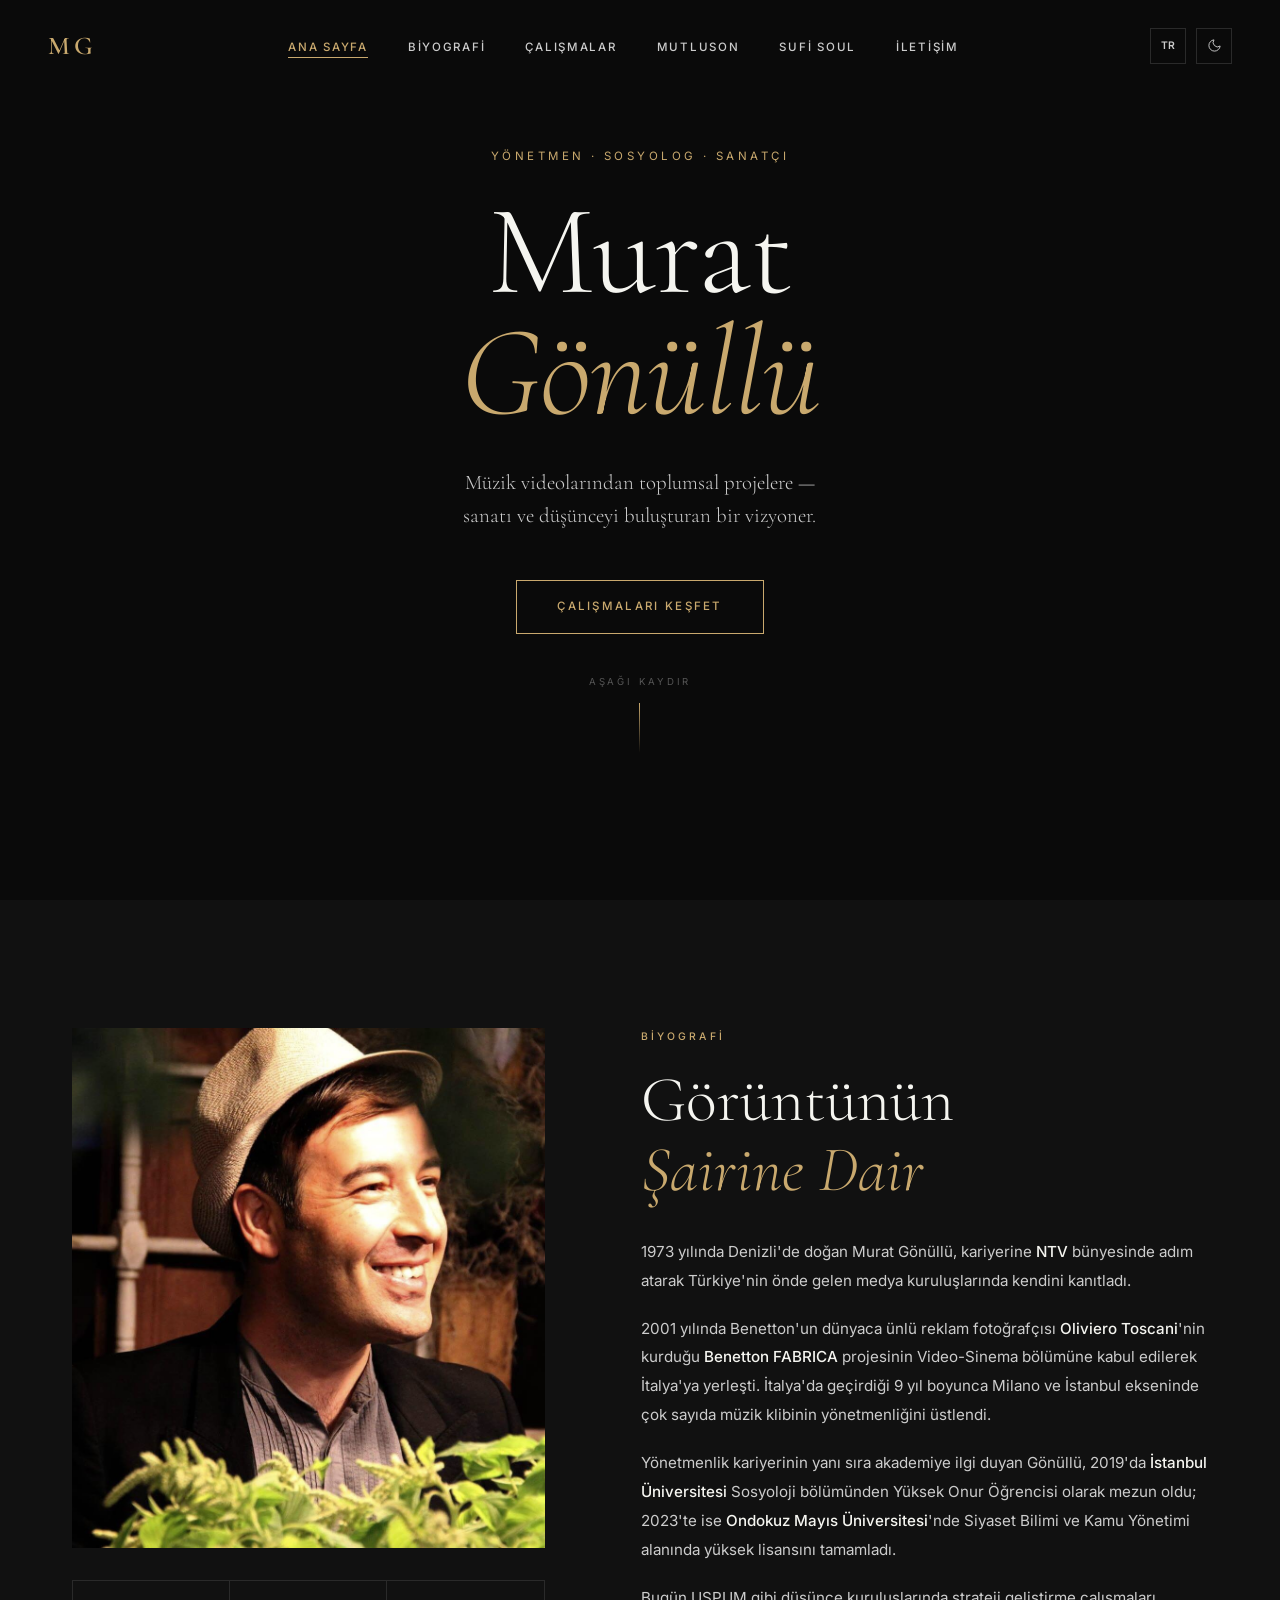
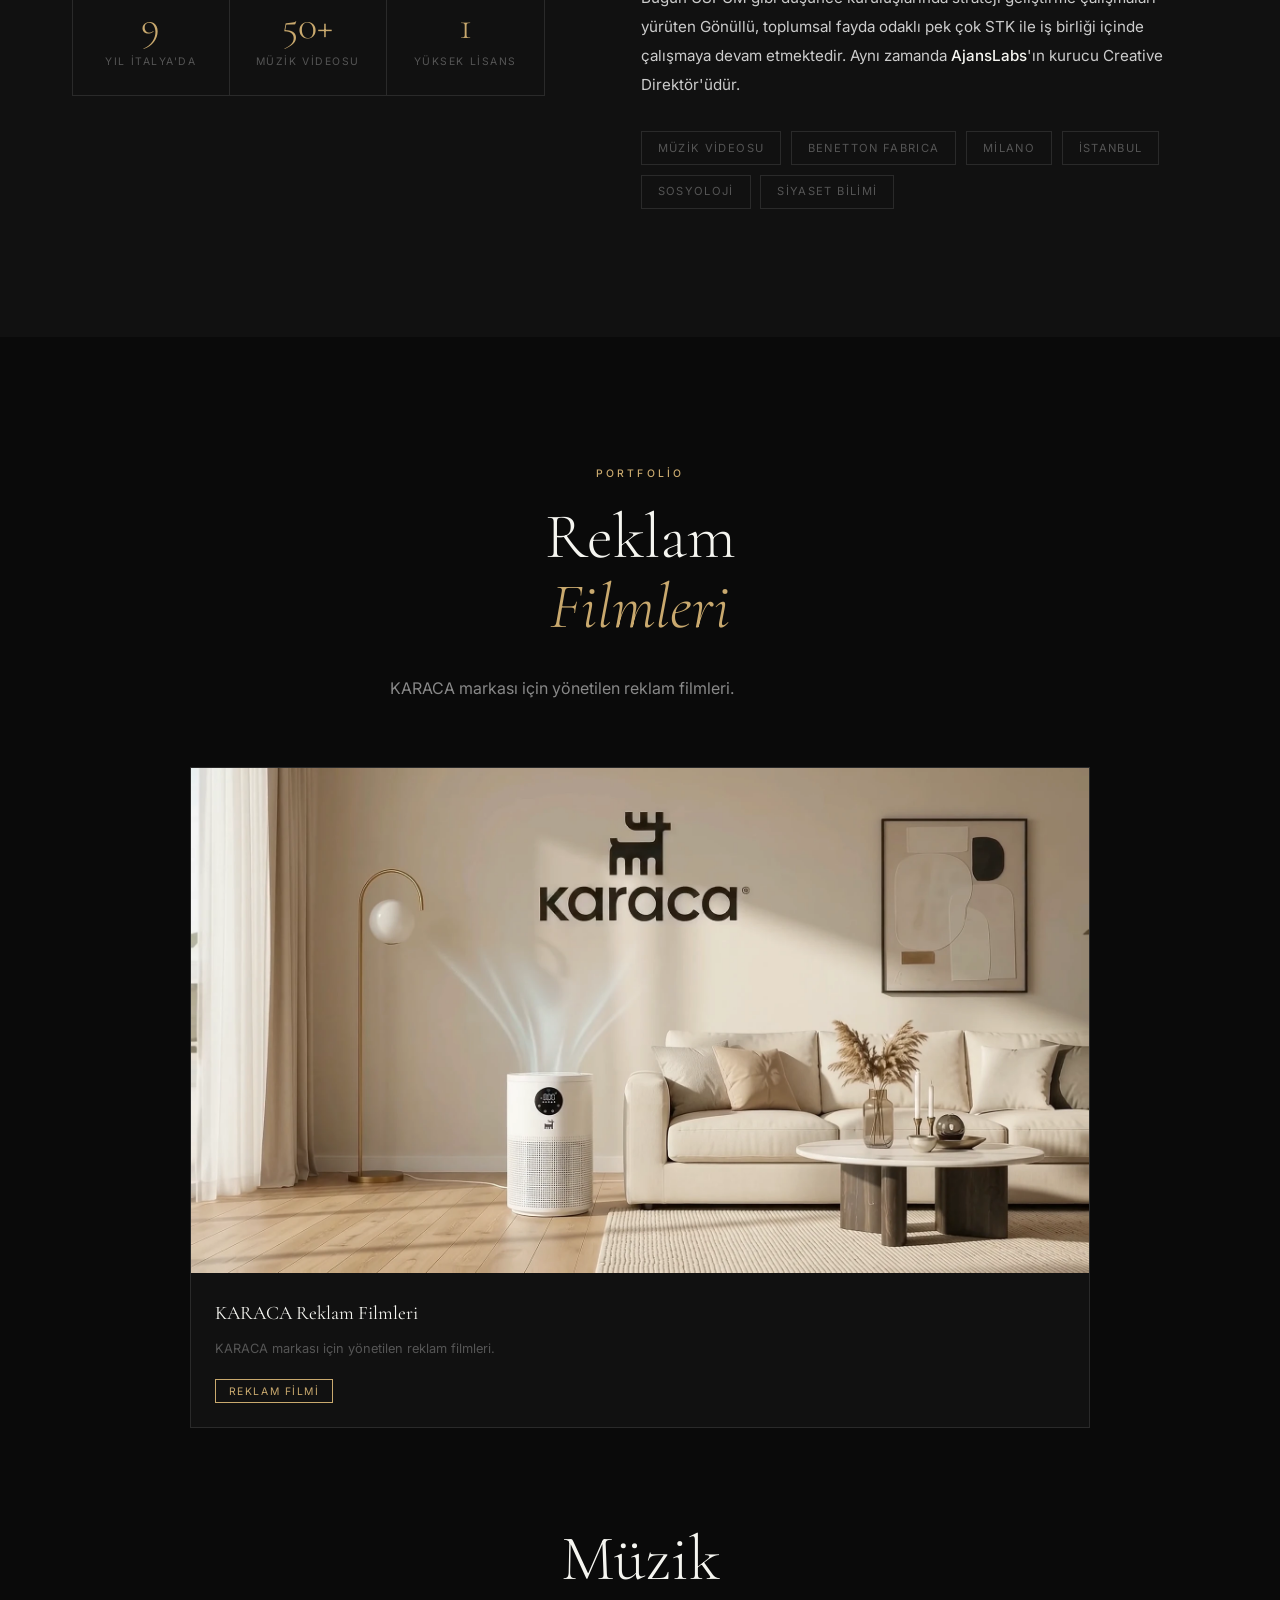
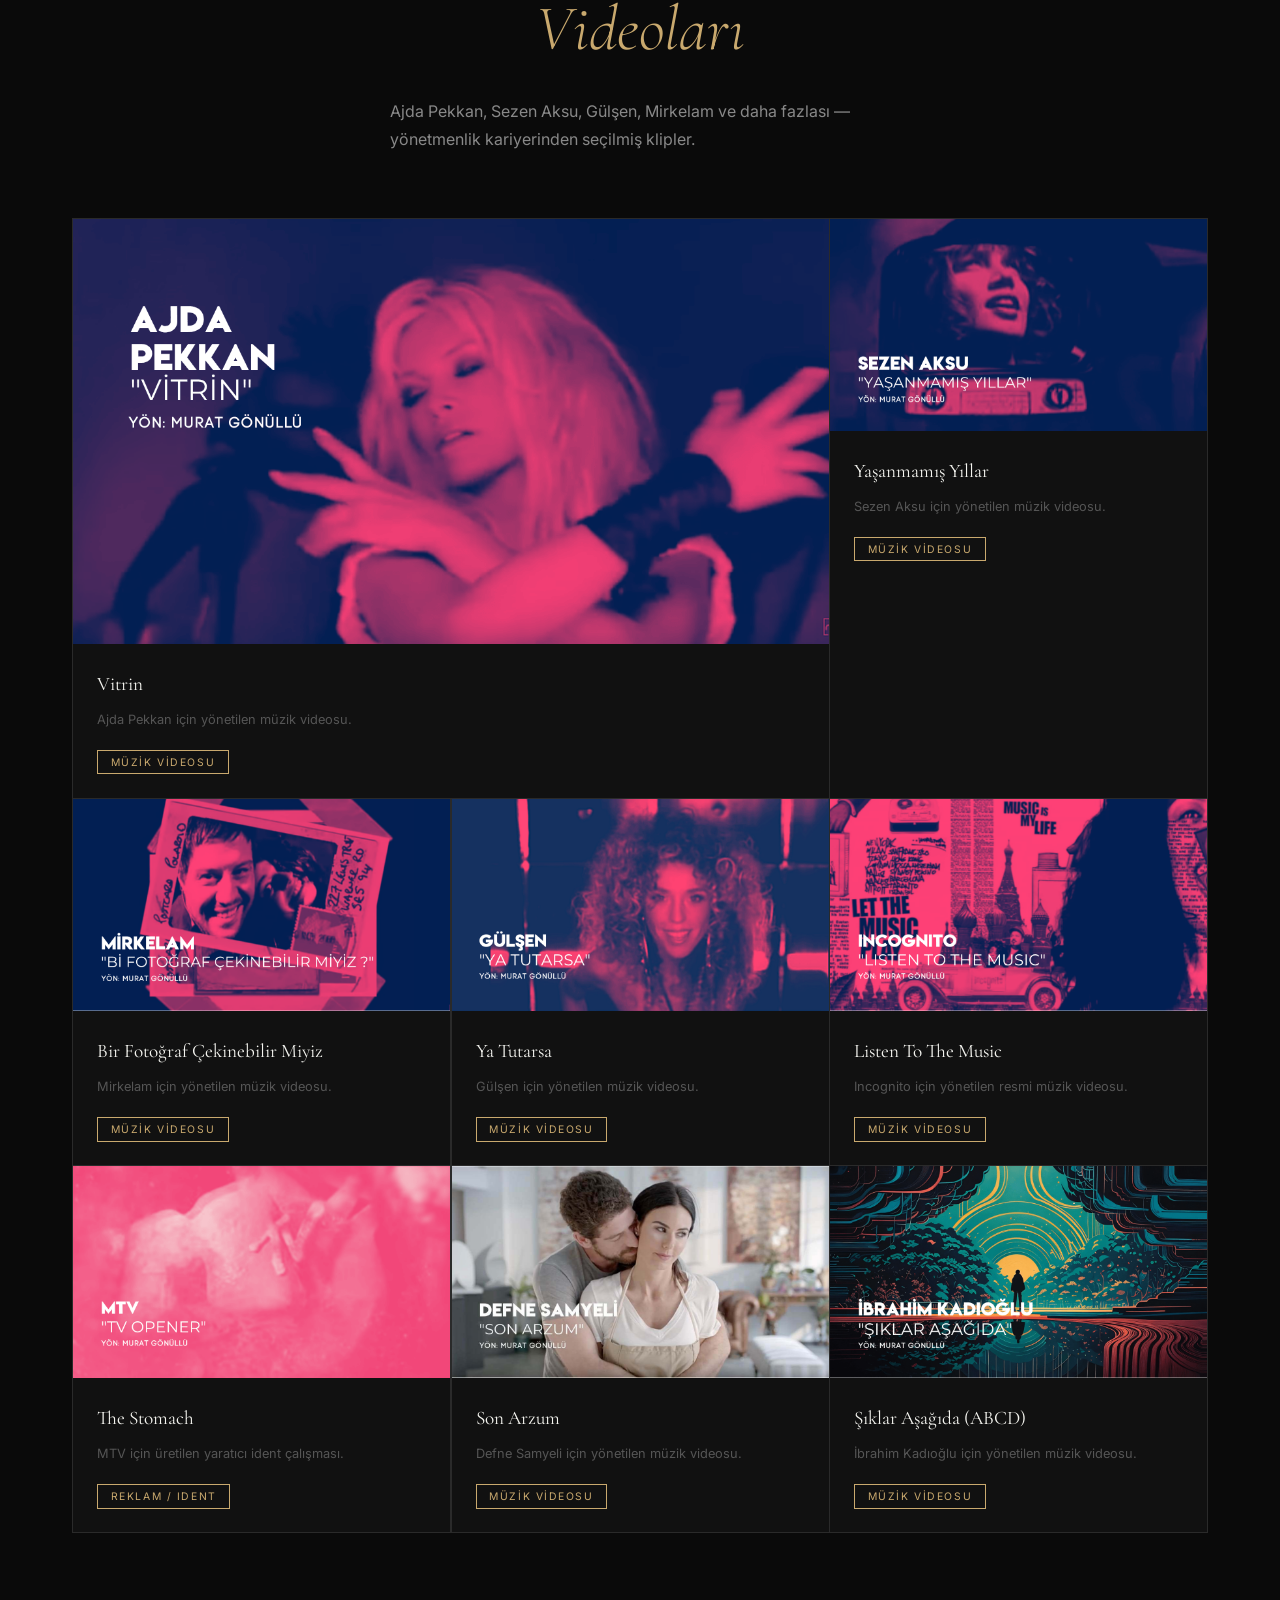
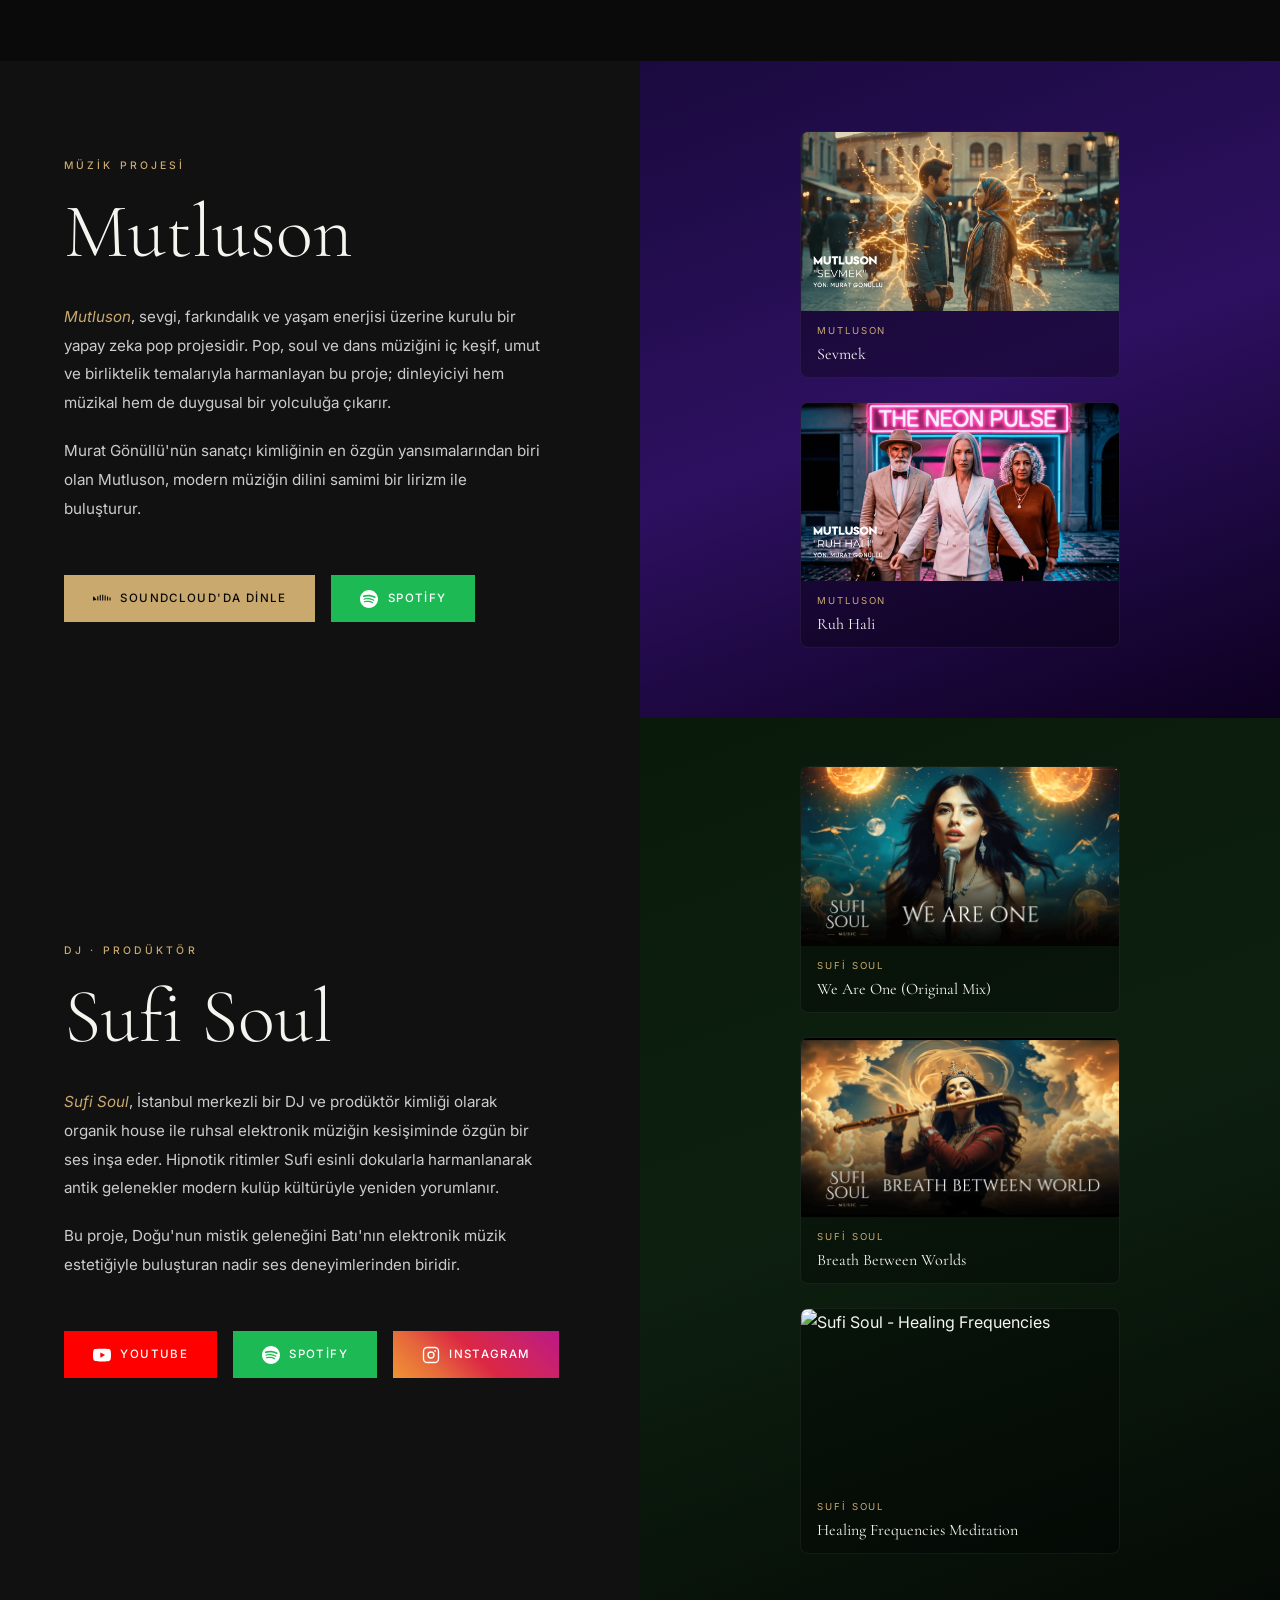
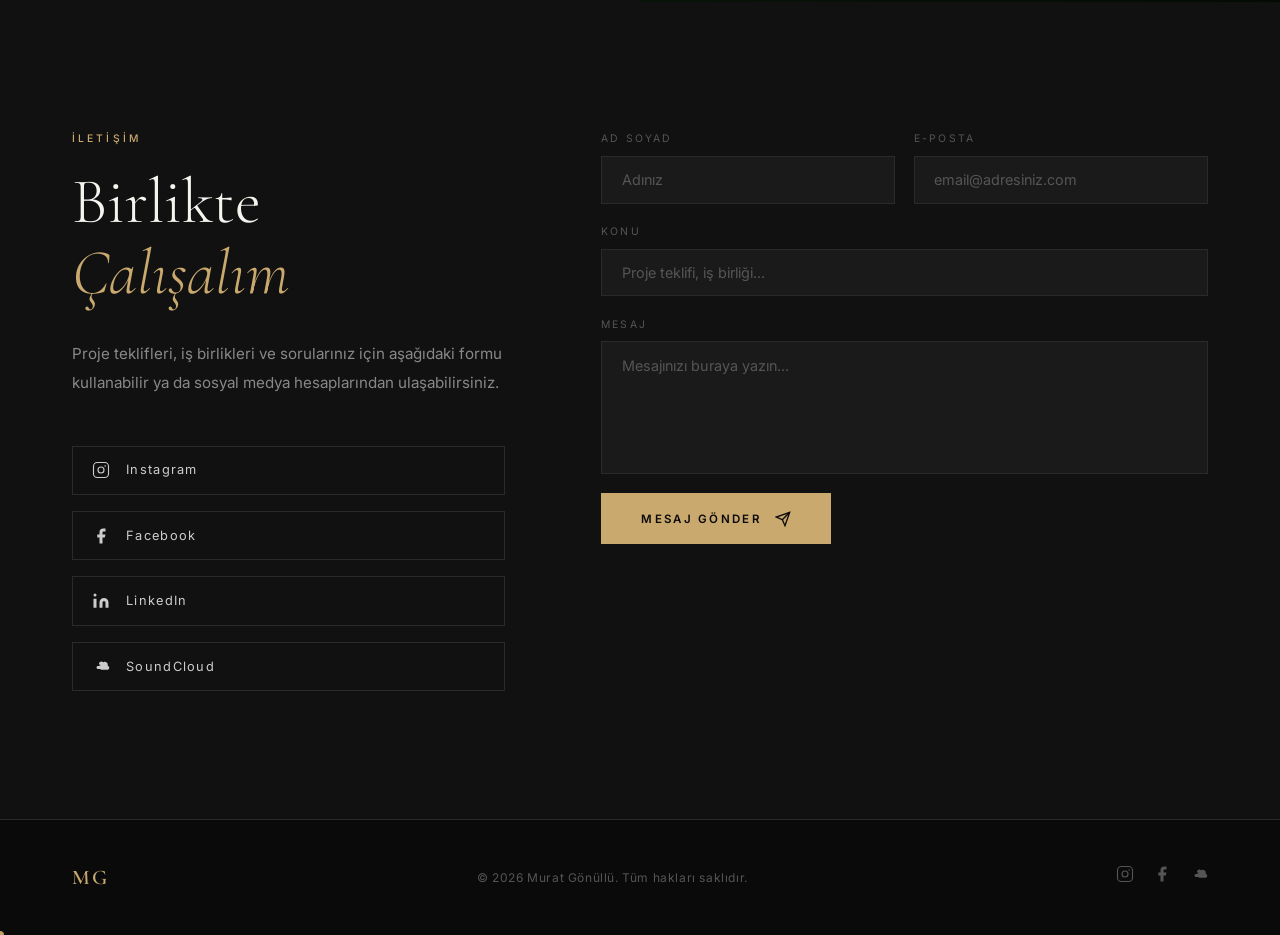
==== index.html @ ce50d0af "Use custom KARACA cover image and set card title Co-Authored-By: Claude Opus 5.5 <noreply@anthropic." ====
<!DOCTYPE html>
<html lang="tr">
<head>
  <meta charset="UTF-8" />
  <meta name="viewport" content="width=device-width, initial-scale=1.0" />

  <!-- ═══════════════════════════════
       PRIMARY SEO
  ═══════════════════════════════ -->
  <title>Murat Gönüllü | Yönetmen, Müzik Videosu Yönetmeni</title>
  <meta name="description" content="Murat Gönüllü — yönetmen, sosyolog ve sanatçı. Benetton FABRICA mezunu, Ajda Pekkan, Sezen Aksu, Gülşen, Mirkelam ve Incognito gibi isimlerle çalışmış uluslararası müzik videosu yönetmeni. Mutluson ve Sufi Soul projeleriyle müzik dünyasında da yer alıyor." />
  <meta name="keywords" content="Murat Gönüllü, yönetmen, müzik videosu, music video director, Benetton FABRICA, Oliviero Toscani, Ajda Pekkan, Sezen Aksu, Gülşen, Mirkelam, Incognito, Mutluson, Sufi Soul, Milano, İstanbul, Türk yönetmen" />
  <meta name="author" content="Murat Gönüllü" />
  <meta name="robots" content="index, follow, max-image-preview:large" />
  <meta name="theme-color" content="#0a0a0a" />
  <link rel="canonical" href="https://www.muratgonullu.com/" />

  <!-- Dil alternatifleri -->
  <link rel="alternate" hreflang="tr" href="https://www.muratgonullu.com/" />
  <link rel="alternate" hreflang="en" href="https://www.muratgonullu.com/" />
  <link rel="alternate" hreflang="x-default" href="https://www.muratgonullu.com/" />

  <!-- ═══════════════════════════════
       OPEN GRAPH (Facebook / LinkedIn / WhatsApp)
  ═══════════════════════════════ -->
  <meta property="og:type"               content="website" />
  <meta property="og:url"                content="https://www.muratgonullu.com/" />
  <meta property="og:site_name"          content="Murat Gönüllü" />
  <meta property="og:title"             content="Murat Gönüllü | Yönetmen & Sanatçı" />
  <meta property="og:description"       content="Benetton FABRICA mezunu, Milano ve İstanbul ekseninde çalışmış uluslararası müzik videosu yönetmeni. Mutluson & Sufi Soul müzik projeleri." />
  <meta property="og:image"             content="img/murat-gonullu-profil.jpg" />
  <meta property="og:image:width"       content="1200" />
  <meta property="og:image:height"      content="1200" />
  <meta property="og:image:alt"         content="Murat Gönüllü — Yönetmen portresi" />
  <meta property="og:locale"            content="tr_TR" />
  <meta property="og:locale:alternate"  content="en_US" />

  <!-- ═══════════════════════════════
       TWITTER / X CARD
  ═══════════════════════════════ -->
  <meta name="twitter:card"        content="summary_large_image" />
  <meta name="twitter:title"       content="Murat Gönüllü | Yönetmen & Sanatçı" />
  <meta name="twitter:description" content="Benetton FABRICA mezunu müzik videosu yönetmeni. Ajda Pekkan, Sezen Aksu, Gülşen ve daha fazlası." />
  <meta name="twitter:image"       content="img/murat-gonullu-profil.jpg" />
  <meta name="twitter:image:alt"   content="Murat Gönüllü — Yönetmen" />

  <!-- ═══════════════════════════════
       JSON-LD YAPISAL VERİ
  ═══════════════════════════════ -->
  <script type="application/ld+json">
  {
    "@context": "https://schema.org",
    "@graph": [
      {
        "@type": "Person",
        "@id": "https://www.muratgonullu.com/#person",
        "name": "Murat Gönüllü",
        "givenName": "Murat",
        "familyName": "Gönüllü",
        "jobTitle": "Yönetmen / Film & Music Video Director",
        "description": "1973 Denizli doğumlu yönetmen, sosyolog ve sanatçı. Benetton FABRICA mezunu, Milano ve İstanbul ekseninde uluslararası müzik videosu yönetmenliği yapan sanatçı.",
        "birthDate": "1973",
        "birthPlace": {
          "@type": "Place",
          "name": "Denizli",
          "addressCountry": "TR"
        },
        "url": "https://www.muratgonullu.com",
        "image": {
          "@type": "ImageObject",
          "url": "img/murat-gonullu-profil.jpg",
          "width": 1200,
          "height": 1200
        },
        "sameAs": [
          "https://www.instagram.com/muratgonullu/",
          "https://www.facebook.com/gonullumurat",
          "https://www.linkedin.com/in/murat-g%C3%B6n%C3%BCll%C3%BC-60757769/",
          "https://soundcloud.com/mutlu-son",
          "https://open.spotify.com/artist/4JnknNJkI9P8JTntnowNsp"
        ],
        "knowsAbout": [
          "Müzik Videosu Yönetmenliği",
          "Film Yönetmenliği",
          "Sosyoloji",
          "Siyaset Bilimi",
          "Elektronik Müzik",
          "Organic House"
        ],
        "alumniOf": [
          {
            "@type": "EducationalOrganization",
            "name": "Benetton FABRICA",
            "location": "Treviso, İtalya"
          },
          {
            "@type": "CollegeOrUniversity",
            "name": "İstanbul Üniversitesi"
          },
          {
            "@type": "CollegeOrUniversity",
            "name": "Ondokuz Mayıs Üniversitesi"
          }
        ],
        "worksFor": [
          {
            "@type": "Organization",
            "name": "USPUM"
          }
        ]
      },
      {
        "@type": "WebSite",
        "@id": "https://www.muratgonullu.com/#website",
        "url": "https://www.muratgonullu.com",
        "name": "Murat Gönüllü",
        "description": "Murat Gönüllü resmi portfolio sitesi",
        "inLanguage": ["tr", "en"],
        "author": { "@id": "https://www.muratgonullu.com/#person" }
      },
      {
        "@type": "WebPage",
        "@id": "https://www.muratgonullu.com/#webpage",
        "url": "https://www.muratgonullu.com",
        "name": "Murat Gönüllü | Yönetmen, Müzik Videosu Yönetmeni",
        "description": "Murat Gönüllü portfolio sitesi — yönetmenlik çalışmaları, biyografi ve iletişim",
        "isPartOf": { "@id": "https://www.muratgonullu.com/#website" },
        "about": { "@id": "https://www.muratgonullu.com/#person" },
        "inLanguage": "tr"
      },
      {
        "@type": "MusicGroup",
        "name": "Mutluson",
        "description": "Sevgi, farkındalık ve yaşam enerjisi üzerine kurulu pop projesi",
        "genre": ["Pop", "Soul", "Dance"],
        "url": "https://open.spotify.com/artist/4JnknNJkI9P8JTntnowNsp",
        "member": { "@id": "https://www.muratgonullu.com/#person" }
      },
      {
        "@type": "MusicGroup",
        "name": "Sufi Soul",
        "description": "İstanbul merkezli DJ ve prodüktör projesi — organic house ve spiritual electronic müzik",
        "genre": ["Organic House", "Electronic", "Ambient"],
        "url": "https://open.spotify.com/artist/20jzctNs8afjBbH9PQrhSs",
        "member": { "@id": "https://www.muratgonullu.com/#person" }
      }
    ]
  }
  </script>

  <!-- ═══════════════════════════════
       PERFORMANS
  ═══════════════════════════════ -->
  <link rel="preload" as="image" href="img/murat-gonullu-profil.jpg" />
  <link rel="dns-prefetch" href="https://www.youtube.com" />
  <link rel="dns-prefetch" href="https://img.youtube.com" />
  <link rel="dns-prefetch" href="https://formsubmit.co" />

  <!-- ═══════════════════════════════
       FAVICON
  ═══════════════════════════════ -->
  <link rel="icon" type="image/svg+xml" href="data:image/svg+xml,<svg xmlns='http://www.w3.org/2000/svg' viewBox='0 0 100 100'><rect width='100' height='100' fill='%230a0a0a'/><text y='.9em' font-size='60' font-family='Georgia,serif' fill='%23c9a96e' x='50' text-anchor='middle' dominant-baseline='middle' dy='0.1em'>MG</text></svg>" />

  <link rel="stylesheet" href="style.css" />
  <link rel="preconnect" href="https://fonts.googleapis.com" />
  <link rel="preconnect" href="https://fonts.gstatic.com" crossorigin />
  <link href="https://fonts.googleapis.com/css2?family=Cormorant+Garamond:ital,wght@0,300;0,400;0,600;1,300;1,400&family=Inter:wght@300;400;500&display=swap" rel="stylesheet" />
</head>
<body class="theme-dark">

  <!-- NAV -->
  <nav id="navbar">
    <a href="#hero" class="nav-logo">MG</a>

    <ul class="nav-links" id="navLinks">
      <li><a href="#hero"     class="nav-link" data-i18n="nav-home">Ana Sayfa</a></li>
      <li><a href="#about"    class="nav-link" data-i18n="nav-bio">Biyografi</a></li>
      <li><a href="#works"    class="nav-link" data-i18n="nav-works">Çalışmalar</a></li>
      <li><a href="#mutluson" class="nav-link">Mutluson</a></li>
      <li><a href="#sufisoul" class="nav-link">Sufi Soul</a></li>
      <li><a href="#contact"  class="nav-link" data-i18n="nav-contact">İletişim</a></li>
    </ul>

    <div class="nav-controls">
      <button id="langToggle" class="ctrl-btn" aria-label="Switch language">TR</button>
      <button id="themeToggle" class="ctrl-btn" aria-label="Toggle theme">
        <svg class="icon-sun" viewBox="0 0 24 24" fill="none" stroke="currentColor" stroke-width="1.5">
          <circle cx="12" cy="12" r="5"/>
          <line x1="12" y1="1" x2="12" y2="3"/><line x1="12" y1="21" x2="12" y2="23"/>
          <line x1="4.22" y1="4.22" x2="5.64" y2="5.64"/><line x1="18.36" y1="18.36" x2="19.78" y2="19.78"/>
          <line x1="1" y1="12" x2="3" y2="12"/><line x1="21" y1="12" x2="23" y2="12"/>
          <line x1="4.22" y1="19.78" x2="5.64" y2="18.36"/><line x1="18.36" y1="5.64" x2="19.78" y2="4.22"/>
        </svg>
        <svg class="icon-moon" viewBox="0 0 24 24" fill="none" stroke="currentColor" stroke-width="1.5">
          <path d="M21 12.79A9 9 0 1 1 11.21 3 7 7 0 0 0 21 12.79z"/>
        </svg>
      </button>
      <button class="nav-toggle" id="navToggle" aria-label="Menü">
        <span></span><span></span><span></span>
      </button>
    </div>
  </nav>

  <!-- HERO -->
  <section id="hero">
    <div class="hero-bg">
      <div class="hero-overlay"></div>
    </div>
    <div class="hero-content">
      <p class="hero-eyebrow" data-i18n="hero-eyebrow">Yönetmen · Sosyolog · Sanatçı</p>
      <h1 class="hero-title">
        <span class="title-first">Murat</span>
        <span class="title-last">Gönüllü</span>
      </h1>
      <p class="hero-tagline" data-i18n-html="hero-tagline">Müzik videolarından toplumsal projelere —<br/>sanatı ve düşünceyi buluşturan bir vizyoner.</p>
      <a href="#works" class="hero-cta" data-i18n="hero-cta">Çalışmaları Keşfet</a>
      <div class="hero-scroll">
        <span data-i18n="hero-scroll">Aşağı Kaydır</span>
        <div class="scroll-line"></div>
      </div>
    </div>
  </section>

  <!-- ABOUT -->
  <section id="about">
    <div class="container about-grid">
      <div class="about-image-wrap">
        <div class="about-image-frame">
          <img
            src="img/murat-gonullu-profil.jpg"
            alt="Murat Gönüllü Portre"
            class="about-image"
          />
        </div>
        <div class="about-stats">
          <div class="stat">
            <span class="stat-num">9</span>
            <span class="stat-label" data-i18n="stat-italy">Yıl İtalya'da</span>
          </div>
          <div class="stat">
            <span class="stat-num">50+</span>
            <span class="stat-label" data-i18n="stat-videos">Müzik Videosu</span>
          </div>
          <div class="stat">
            <span class="stat-num">1</span>
            <span class="stat-label" data-i18n="stat-masters">Yüksek Lisans</span>
          </div>
        </div>
      </div>
      <div class="about-text">
        <p class="section-label" data-i18n="about-label">Biyografi</p>
        <h2 class="section-title" data-i18n-html="about-title">Görüntünün<br/><em>Şairine Dair</em></h2>
        <p class="about-body" data-i18n-html="about-p1">
          1973 yılında Denizli'de doğan Murat Gönüllü, kariyerine <strong>NTV</strong> bünyesinde adım atarak Türkiye'nin önde gelen medya kuruluşlarında kendini kanıtladı.
        </p>
        <p class="about-body" data-i18n-html="about-p2">
          2001 yılında Benetton'un dünyaca ünlü reklam fotoğrafçısı <strong>Oliviero Toscani</strong>'nin kurduğu <strong>Benetton FABRICA</strong> projesinin Video-Sinema bölümüne kabul edilerek İtalya'ya yerleşti. İtalya'da geçirdiği 9 yıl boyunca Milano ve İstanbul ekseninde çok sayıda müzik klibinin yönetmenliğini üstlendi.
        </p>
        <p class="about-body" data-i18n-html="about-p3">
          Yönetmenlik kariyerinin yanı sıra akademiye ilgi duyan Gönüllü, 2019'da <strong>İstanbul Üniversitesi</strong> Sosyoloji bölümünden Yüksek Onur Öğrencisi olarak mezun oldu; 2023'te ise <strong>Ondokuz Mayıs Üniversitesi</strong>'nde Siyaset Bilimi ve Kamu Yönetimi alanında yüksek lisansını tamamladı.
        </p>
        <p class="about-body" data-i18n-html="about-p4">
          Bugün USPUM gibi düşünce kuruluşlarında strateji geliştirme çalışmaları yürüten Gönüllü, toplumsal fayda odaklı pek çok STK ile iş birliği içinde çalışmaya devam etmektedir. Aynı zamanda <a href="https://ajanslabs.com" target="_blank" rel="noopener noreferrer"><strong>AjansLabs</strong></a>'ın kurucu Creative Direktör'üdür.
        </p>
        <div class="about-tags">
          <span class="tag">Müzik Videosu</span>
          <span class="tag">Benetton FABRICA</span>
          <span class="tag">Milano</span>
          <span class="tag">İstanbul</span>
          <span class="tag">Sosyoloji</span>
          <span class="tag">Siyaset Bilimi</span>
        </div>
      </div>
    </div>
  </section>

  <!-- VIDEO MODAL -->
  <div id="videoModal" class="modal-overlay" role="dialog" aria-modal="true">
    <div class="modal-inner">
      <button class="modal-close" id="modalClose" aria-label="Kapat">
        <svg viewBox="0 0 24 24" fill="none" stroke="currentColor" stroke-width="1.5"><line x1="18" y1="6" x2="6" y2="18"/><line x1="6" y1="6" x2="18" y2="18"/></svg>
      </button>
      <div class="modal-video-wrap">
        <div id="yt-player"></div>
        <div id="modal-fallback" class="modal-fallback">
          <svg viewBox="0 0 24 24" fill="none" stroke="currentColor" stroke-width="1"><circle cx="12" cy="12" r="10"/><line x1="12" y1="8" x2="12" y2="12"/><line x1="12" y1="16" x2="12.01" y2="16"/></svg>
          <p data-i18n="modal-fallback-text">Bu video sayfaya gömülü oynatılamıyor.</p>
          <a id="modal-yt-link" href="#" target="_blank" rel="noopener" class="modal-yt-btn">
            <svg viewBox="0 0 24 24" fill="currentColor"><path d="M23.5 6.2a3 3 0 00-2.1-2.1C19.5 3.5 12 3.5 12 3.5s-7.5 0-9.4.6A3 3 0 00.5 6.2C0 8.1 0 12 0 12s0 3.9.5 5.8a3 3 0 002.1 2.1c1.9.6 9.4.6 9.4.6s7.5 0 9.4-.6a3 3 0 002.1-2.1c.5-1.9.5-5.8.5-5.8s0-3.9-.5-5.8zM9.8 15.5V8.5l6.3 3.5-6.3 3.5z"/></svg>
            <span data-i18n="modal-yt-btn">YouTube'da İzle</span>
          </a>
        </div>
      </div>
      <div class="modal-info">
        <h3 id="modalTitle" class="modal-title"></h3>
        <p id="modalArtist" class="modal-artist"></p>
      </div>
    </div>
  </div>

  <!-- WORKS -->
  <section id="works">
    <div class="container">
      <p class="section-label center">Portfolio</p>
      <h2 class="section-title center" data-i18n-html="ads-title">Reklam<br/><em>Filmleri</em></h2>
      <p class="section-sub center" data-i18n="ads-sub">KARACA markası için yönetilen reklam filmleri.</p>

      <div class="works-grid ads-grid">

        <div class="work-card" data-vid="lU3lL5A-W1E" data-title="KARACA Reklam Filmleri" data-artist="KARACA">
          <div class="work-thumb">
            <img src="img/karaca-reklam.webp" alt="KARACA Reklam Filmleri" loading="lazy" />
            <div class="play-btn"><svg viewBox="0 0 24 24" fill="white"><polygon points="5,3 19,12 5,21"/></svg></div>
            <div class="work-overlay"><span class="work-year">KARACA</span></div>
          </div>
          <div class="work-info">
            <h3 class="work-title">KARACA Reklam Filmleri</h3>
            <p class="work-desc" data-i18n="desc-karaca">KARACA markası için yönetilen reklam filmleri.</p>
            <span class="work-cat" data-i18n="cat-ad">Reklam Filmi</span>
          </div>
        </div>

      </div>

      <h2 class="section-title center works-mv-title" data-i18n-html="works-title">Müzik<br/><em>Videoları</em></h2>
      <p class="section-sub center" data-i18n="works-sub">Ajda Pekkan, Sezen Aksu, Gülşen, Mirkelam ve daha fazlası — yönetmenlik kariyerinden seçilmiş klipler.</p>

      <div class="works-grid">

        <div class="work-card featured" data-vid="TplUGC9g0NI" data-title="Vitrin" data-artist="Ajda Pekkan">
          <div class="work-thumb">
            <img src="img/ajda-pekkan.png" alt="Ajda Pekkan - Vitrin" loading="lazy" />
            <div class="play-btn"><svg viewBox="0 0 24 24" fill="white"><polygon points="5,3 19,12 5,21"/></svg></div>
            <div class="work-overlay"><span class="work-year">Ajda Pekkan</span></div>
          </div>
          <div class="work-info">
            <h3 class="work-title">Vitrin</h3>
            <p class="work-desc" data-i18n="desc-ajda">Ajda Pekkan için yönetilen müzik videosu.</p>
            <span class="work-cat" data-i18n="cat-mv">Müzik Videosu</span>
          </div>
        </div>

        <div class="work-card" data-vid="fmIvav-bnI4" data-title="Yaşanmamış Yıllar" data-artist="Sezen Aksu">
          <div class="work-thumb">
            <img src="img/sezen-aksu.png" alt="Sezen Aksu - Yaşanmamış Yıllar" loading="lazy" />
            <div class="play-btn"><svg viewBox="0 0 24 24" fill="white"><polygon points="5,3 19,12 5,21"/></svg></div>
            <div class="work-overlay"><span class="work-year">Sezen Aksu</span></div>
          </div>
          <div class="work-info">
            <h3 class="work-title">Yaşanmamış Yıllar</h3>
            <p class="work-desc" data-i18n="desc-sezen">Sezen Aksu için yönetilen müzik videosu.</p>
            <span class="work-cat" data-i18n="cat-mv">Müzik Videosu</span>
          </div>
        </div>

        <div class="work-card" data-vid="WWXjo4HAjgA" data-title="Bir Fotoğraf Çekinebilir Miyiz" data-artist="Mirkelam">
          <div class="work-thumb">
            <img src="img/mirkelam.png" alt="Mirkelam - Bir Fotoğraf Çekinebilir Miyiz" loading="lazy" />
            <div class="play-btn"><svg viewBox="0 0 24 24" fill="white"><polygon points="5,3 19,12 5,21"/></svg></div>
            <div class="work-overlay"><span class="work-year">Mirkelam</span></div>
          </div>
          <div class="work-info">
            <h3 class="work-title">Bir Fotoğraf Çekinebilir Miyiz</h3>
            <p class="work-desc" data-i18n="desc-mirkelam">Mirkelam için yönetilen müzik videosu.</p>
            <span class="work-cat" data-i18n="cat-mv">Müzik Videosu</span>
          </div>
        </div>

        <div class="work-card" data-vid="z6QWhDZTyP0" data-title="Ya Tutarsa" data-artist="Gülşen">
          <div class="work-thumb">
            <img src="img/gulsen.png" alt="Gülşen - Ya Tutarsa" loading="lazy" />
            <div class="play-btn"><svg viewBox="0 0 24 24" fill="white"><polygon points="5,3 19,12 5,21"/></svg></div>
            <div class="work-overlay"><span class="work-year">Gülşen</span></div>
          </div>
          <div class="work-info">
            <h3 class="work-title">Ya Tutarsa</h3>
            <p class="work-desc" data-i18n="desc-gulsen">Gülşen için yönetilen müzik videosu.</p>
            <span class="work-cat" data-i18n="cat-mv">Müzik Videosu</span>
          </div>
        </div>

        <div class="work-card" data-vid="tV_1S-VZ1ZQ" data-title="Listen To The Music" data-artist="Incognito">
          <div class="work-thumb">
            <img src="img/incognito.png" alt="Incognito - Listen To The Music" loading="lazy" />
            <div class="play-btn"><svg viewBox="0 0 24 24" fill="white"><polygon points="5,3 19,12 5,21"/></svg></div>
            <div class="work-overlay"><span class="work-year">Incognito</span></div>
          </div>
          <div class="work-info">
            <h3 class="work-title">Listen To The Music</h3>
            <p class="work-desc" data-i18n="desc-incognito">Incognito için yönetilen resmi müzik videosu.</p>
            <span class="work-cat" data-i18n="cat-mv">Müzik Videosu</span>
          </div>
        </div>

        <div class="work-card" data-vid="QDruBmeQxDw" data-title="The Stomach" data-artist="MTV Ident">
          <div class="work-thumb">
            <img src="img/mtv-stomach.png" alt="MTV Ident - The Stomach" loading="lazy" />
            <div class="play-btn"><svg viewBox="0 0 24 24" fill="white"><polygon points="5,3 19,12 5,21"/></svg></div>
            <div class="work-overlay"><span class="work-year">MTV Ident</span></div>
          </div>
          <div class="work-info">
            <h3 class="work-title">The Stomach</h3>
            <p class="work-desc" data-i18n="desc-mtv">MTV için üretilen yaratıcı ident çalışması.</p>
            <span class="work-cat" data-i18n="cat-ident">Reklam / Ident</span>
          </div>
        </div>

        <div class="work-card" data-vid="pZYBnAYivM4" data-title="Son Arzum" data-artist="Defne Samyeli">
          <div class="work-thumb">
            <img src="img/defne-samyeli-son-arzum.jpg" alt="Defne Samyeli - Son Arzum" loading="lazy" />
            <div class="play-btn"><svg viewBox="0 0 24 24" fill="white"><polygon points="5,3 19,12 5,21"/></svg></div>
            <div class="work-overlay"><span class="work-year">Defne Samyeli</span></div>
          </div>
          <div class="work-info">
            <h3 class="work-title">Son Arzum</h3>
            <p class="work-desc" data-i18n="desc-defne">Defne Samyeli için yönetilen müzik videosu.</p>
            <span class="work-cat" data-i18n="cat-mv">Müzik Videosu</span>
          </div>
        </div>

        <div class="work-card" data-vid="dYuyMDRDW34" data-title="Şıklar Aşağıda (ABCD)" data-artist="İbrahim Kadıoğlu">
          <div class="work-thumb">
            <img src="img/siklar-asagida.png" alt="İbrahim Kadıoğlu - Şıklar Aşağıda" loading="lazy" />
            <div class="play-btn"><svg viewBox="0 0 24 24" fill="white"><polygon points="5,3 19,12 5,21"/></svg></div>
            <div class="work-overlay"><span class="work-year">İbrahim Kadıoğlu</span></div>
          </div>
          <div class="work-info">
            <h3 class="work-title">Şıklar Aşağıda (ABCD)</h3>
            <p class="work-desc" data-i18n="desc-ibrahim">İbrahim Kadıoğlu için yönetilen müzik videosu.</p>
            <span class="work-cat" data-i18n="cat-mv">Müzik Videosu</span>
          </div>
        </div>

      </div>
    </div>
  </section>

  <!-- MUTLUSON -->
  <section id="mutluson">
    <div class="project-split mutluson-split">
      <div class="project-content">
        <p class="section-label" data-i18n="mutluson-label">Müzik Projesi</p>
        <h2 class="project-title">Mutluson</h2>
        <p class="project-body" data-i18n-html="mutluson-p1">
          <em>Mutluson</em>, sevgi, farkındalık ve yaşam enerjisi üzerine kurulu bir yapay zeka pop projesidir. Pop, soul ve dans müziğini iç keşif, umut ve birliktelik temalarıyla harmanlayan bu proje; dinleyiciyi hem müzikal hem de duygusal bir yolculuğa çıkarır.
        </p>
        <p class="project-body" data-i18n-html="mutluson-p2">
          Murat Gönüllü'nün sanatçı kimliğinin en özgün yansımalarından biri olan Mutluson, modern müziğin dilini samimi bir lirizm ile buluşturur.
        </p>
        <div class="project-links">
          <a href="https://soundcloud.com/mutlu-son" target="_blank" rel="noopener" class="project-link soundcloud">
            <svg viewBox="0 0 24 24" fill="currentColor"><path d="M1.175 12.225c-.017 0-.034.002-.05.005C.393 12.302 0 12.87 0 13.44c0 .575.402 1.04.926 1.04h.25L1.175 12.225zM3.3 11.2c-.12 0-.24.01-.357.03-.29-1.49-1.575-2.62-3.12-2.62C-.177 8.61 0 8.686 0 8.79v4.65c0 .09.073.164.163.164h3.137c.638 0 1.155-.517 1.155-1.155v-.094c0-.638-.517-1.155-1.155-1.155zM6.45 8.05c-.408 0-.74.332-.74.74v4.66c0 .408.332.74.74.74s.74-.332.74-.74V8.79c0-.408-.332-.74-.74-.74zM9.7 6.3c-.408 0-.74.332-.74.74v6.41c0 .408.332.74.74.74s.74-.332.74-.74V7.04c0-.408-.332-.74-.74-.74zM12.95 5.9c-.408 0-.74.332-.74.74v6.81c0 .408.332.74.74.74s.74-.332.74-.74V6.64c0-.408-.332-.74-.74-.74zM16.2 7.1c-.408 0-.74.332-.74.74v5.61c0 .408.332.74.74.74s.74-.332.74-.74V7.84c0-.408-.332-.74-.74-.74zM19.45 8.3c-.408 0-.74.332-.74.74v4.41c0 .408.332.74.74.74s.74-.332.74-.74V9.04c0-.408-.332-.74-.74-.74zM22.7 9.5c-.408 0-.74.332-.74.74v3.21c0 .408.332.74.74.74s.74-.332.74-.74v-3.21c0-.408-.332-.74-.74-.74z"/></svg>
            <span data-i18n="sc-listen">SoundCloud'da Dinle</span>
          </a>
          <a href="https://open.spotify.com/artist/4JnknNJkI9P8JTntnowNsp?si=knt9ZP47T4uu48htALA1ww" target="_blank" rel="noopener" class="project-link spotify">
            <svg viewBox="0 0 24 24" fill="currentColor"><path d="M12 0C5.4 0 0 5.4 0 12s5.4 12 12 12 12-5.4 12-12S18.66 0 12 0zm5.521 17.34c-.24.359-.66.48-1.021.24-2.82-1.74-6.36-2.101-10.561-1.141-.418.122-.779-.179-.899-.539-.12-.421.18-.78.54-.9 4.56-1.021 8.52-.6 11.64 1.32.42.18.479.659.301 1.02zm1.44-3.3c-.301.42-.841.6-1.262.3-3.239-1.98-8.159-2.58-11.939-1.38-.479.12-1.02-.12-1.14-.6-.12-.48.12-1.021.6-1.141C9.6 9.9 15 10.561 18.72 12.84c.361.181.54.78.241 1.2zm.12-3.36C15.24 8.4 8.82 8.16 5.16 9.301c-.6.179-1.2-.181-1.38-.721-.18-.601.18-1.2.72-1.381 4.26-1.26 11.28-1.02 15.721 1.621.539.3.719 1.02.419 1.56-.299.421-1.02.599-1.559.3z"/></svg>
            Spotify
          </a>
        </div>
      </div>
      <div class="project-visual mutluson-visual">
        <div class="video-cards-stack">
          <div class="vc-card" data-vid="Hzm70Hfc38o" data-title="Sevmek" data-artist="Mutluson">
            <div class="vc-thumb">
              <img src="img/mutluson-sevmek.png" alt="Mutluson - Sevmek" loading="lazy" />
              <div class="vc-play"><svg viewBox="0 0 24 24" fill="white"><polygon points="5,3 19,12 5,21"/></svg></div>
            </div>
            <div class="vc-info">
              <span class="vc-artist">Mutluson</span>
              <h4 class="vc-title">Sevmek</h4>
            </div>
          </div>
          <div class="vc-card" data-vid="pY5WD_PtLxo" data-title="Ruh Hali" data-artist="Mutluson">
            <div class="vc-thumb">
              <img src="img/mutluson-ruh-hali.png" alt="Mutluson - Ruh Hali" loading="lazy" />
              <div class="vc-play"><svg viewBox="0 0 24 24" fill="white"><polygon points="5,3 19,12 5,21"/></svg></div>
            </div>
            <div class="vc-info">
              <span class="vc-artist">Mutluson</span>
              <h4 class="vc-title">Ruh Hali</h4>
            </div>
          </div>
        </div>
      </div>
    </div>
  </section>

  <!-- SUFI SOUL -->
  <section id="sufisoul">
    <div class="project-split sufisoul-split reverse">
      <div class="project-visual sufisoul-visual">
        <div class="video-cards-stack">
          <div class="vc-card" data-vid="L75_buKVTh8" data-title="We Are One (Original Mix)" data-artist="Sufi Soul">
            <div class="vc-thumb">
              <img src="img/sufisoul-we-are-one.png" alt="Sufi Soul - We Are One" loading="lazy" />
              <div class="vc-play"><svg viewBox="0 0 24 24" fill="white"><polygon points="5,3 19,12 5,21"/></svg></div>
            </div>
            <div class="vc-info">
              <span class="vc-artist">Sufi Soul</span>
              <h4 class="vc-title">We Are One (Original Mix)</h4>
            </div>
          </div>
          <div class="vc-card" data-vid="15drM2dB3UI" data-title="Breath Between Worlds" data-artist="Sufi Soul">
            <div class="vc-thumb">
              <img src="img/sufisoul-breath-between-worlds.png" alt="Sufi Soul - Breath Between Worlds" loading="lazy" />
              <div class="vc-play"><svg viewBox="0 0 24 24" fill="white"><polygon points="5,3 19,12 5,21"/></svg></div>
            </div>
            <div class="vc-info">
              <span class="vc-artist">Sufi Soul</span>
              <h4 class="vc-title">Breath Between Worlds</h4>
            </div>
          </div>
          <div class="vc-card" data-vid="qmx7iZL5yFs" data-title="Healing Frequencies Meditation" data-artist="Sufi Soul">
            <div class="vc-thumb">
              <img src="https://img.youtube.com/vi/qmx7iZL5yFs/maxresdefault.jpg" alt="Sufi Soul - Healing Frequencies" loading="lazy" />
              <div class="vc-play"><svg viewBox="0 0 24 24" fill="white"><polygon points="5,3 19,12 5,21"/></svg></div>
            </div>
            <div class="vc-info">
              <span class="vc-artist">Sufi Soul</span>
              <h4 class="vc-title">Healing Frequencies Meditation</h4>
            </div>
          </div>
        </div>
      </div>
      <div class="project-content">
        <p class="section-label" data-i18n="sufisoul-label">DJ · Prodüktör</p>
        <h2 class="project-title">Sufi Soul</h2>
        <p class="project-body" data-i18n-html="sufisoul-p1">
          <em>Sufi Soul</em>, İstanbul merkezli bir DJ ve prodüktör kimliği olarak organik house ile ruhsal elektronik müziğin kesişiminde özgün bir ses inşa eder. Hipnotik ritimler Sufi esinli dokularla harmanlanarak antik gelenekler modern kulüp kültürüyle yeniden yorumlanır.
        </p>
        <p class="project-body" data-i18n-html="sufisoul-p2">
          Bu proje, Doğu'nun mistik geleneğini Batı'nın elektronik müzik estetiğiyle buluşturan nadir ses deneyimlerinden biridir.
        </p>
        <div class="project-links">
          <a href="https://www.youtube.com/@SufiSoul_Music" target="_blank" rel="noopener" class="project-link youtube">
            <svg viewBox="0 0 24 24" fill="currentColor"><path d="M23.5 6.2a3 3 0 00-2.1-2.1C19.5 3.5 12 3.5 12 3.5s-7.5 0-9.4.6A3 3 0 00.5 6.2C0 8.1 0 12 0 12s0 3.9.5 5.8a3 3 0 002.1 2.1c1.9.6 9.4.6 9.4.6s7.5 0 9.4-.6a3 3 0 002.1-2.1c.5-1.9.5-5.8.5-5.8s0-3.9-.5-5.8zM9.8 15.5V8.5l6.3 3.5-6.3 3.5z"/></svg>
            YouTube
          </a>
          <a href="https://open.spotify.com/artist/20jzctNs8afjBbH9PQrhSs?si=gu-q4zkZSsqgoE0EekVSuQ" target="_blank" rel="noopener" class="project-link spotify">
            <svg viewBox="0 0 24 24" fill="currentColor"><path d="M12 0C5.4 0 0 5.4 0 12s5.4 12 12 12 12-5.4 12-12S18.66 0 12 0zm5.521 17.34c-.24.359-.66.48-1.021.24-2.82-1.74-6.36-2.101-10.561-1.141-.418.122-.779-.179-.899-.539-.12-.421.18-.78.54-.9 4.56-1.021 8.52-.6 11.64 1.32.42.18.479.659.301 1.02zm1.44-3.3c-.301.42-.841.6-1.262.3-3.239-1.98-8.159-2.58-11.939-1.38-.479.12-1.02-.12-1.14-.6-.12-.48.12-1.021.6-1.141C9.6 9.9 15 10.561 18.72 12.84c.361.181.54.78.241 1.2zm.12-3.36C15.24 8.4 8.82 8.16 5.16 9.301c-.6.179-1.2-.181-1.38-.721-.18-.601.18-1.2.72-1.381 4.26-1.26 11.28-1.02 15.721 1.621.539.3.719 1.02.419 1.56-.299.421-1.02.599-1.559.3z"/></svg>
            Spotify
          </a>
          <a href="https://www.instagram.com/sufi.soul.music/" target="_blank" rel="noopener" class="project-link instagram">
            <svg viewBox="0 0 24 24" fill="none" stroke="currentColor" stroke-width="1.8"><rect x="2" y="2" width="20" height="20" rx="5"/><circle cx="12" cy="12" r="4"/><circle cx="17.5" cy="6.5" r="1.2" fill="currentColor" stroke="none"/></svg>
            Instagram
          </a>
        </div>
      </div>
    </div>
  </section>

  <!-- CONTACT -->
  <section id="contact">
    <div class="container contact-grid">
      <div class="contact-left">
        <p class="section-label" data-i18n="contact-label">İletişim</p>
        <h2 class="section-title" data-i18n-html="contact-title">Birlikte<br/><em>Çalışalım</em></h2>
        <p class="contact-intro" data-i18n="contact-intro">
          Proje teklifleri, iş birlikleri ve sorularınız için aşağıdaki formu kullanabilir ya da sosyal medya hesaplarından ulaşabilirsiniz.
        </p>
        <div class="social-links">
          <a href="https://www.instagram.com/muratgonullu/" target="_blank" rel="noopener" class="social-link">
            <svg viewBox="0 0 24 24" fill="none" stroke="currentColor" stroke-width="1.5"><rect x="2" y="2" width="20" height="20" rx="5"/><circle cx="12" cy="12" r="4"/><circle cx="17.5" cy="6.5" r="1" fill="currentColor" stroke="none"/></svg>
            <span>Instagram</span>
          </a>
          <a href="https://www.facebook.com/gonullumurat" target="_blank" rel="noopener" class="social-link">
            <svg viewBox="0 0 24 24" fill="currentColor"><path d="M18 2h-3a5 5 0 00-5 5v3H7v4h3v8h4v-8h3l1-4h-4V7a1 1 0 011-1h3z"/></svg>
            <span>Facebook</span>
          </a>
          <a href="https://www.linkedin.com/in/murat-g%C3%B6n%C3%BCll%C3%BC-60757769/" target="_blank" rel="noopener" class="social-link">
            <svg viewBox="0 0 24 24" fill="currentColor"><path d="M16 8a6 6 0 016 6v7h-4v-7a2 2 0 00-2-2 2 2 0 00-2 2v7h-4v-7a6 6 0 016-6zM2 9h4v12H2z"/><circle cx="4" cy="4" r="2"/></svg>
            <span>LinkedIn</span>
          </a>
          <a href="https://soundcloud.com/mutlu-son" target="_blank" rel="noopener" class="social-link">
            <svg viewBox="0 0 24 24" fill="currentColor"><path d="M11.56 8.87V17h8.76c1.49-.01 2.68-1.22 2.68-2.72 0-1.3-.91-2.39-2.13-2.65.13-.39.2-.8.2-1.23 0-2.21-1.79-4-4-4-.88 0-1.7.28-2.36.76-.56-.63-1.38-1.03-2.3-1.03-1.7 0-3.08 1.38-3.08 3.08 0 .25.03.49.08.73.07-.01.15-.01.22-.01 1.05 0 1.93.66 2.28 1.58-.28-.29-.66-.47-1.07-.47-.56 0-1.04.33-1.28.81C8.97 12.18 8.5 12 8 12c-1.1 0-2 .9-2 2s.9 2 2 2h3.56V8.87z"/></svg>
            <span>SoundCloud</span>
          </a>
        </div>
      </div>
      <div class="contact-right">
        <form class="contact-form" id="contactForm" action="https://api.web3forms.com/submit" method="POST">
          <input type="hidden" name="access_key" value="ef14d8fe-378f-4670-958b-85d359a2ec49" />
          <input type="hidden" name="subject" value="Yeni Mesaj — muratgonullu.com" />
          <input type="hidden" name="from_name" value="muratgonullu.com İletişim Formu" />
          <input type="checkbox" name="botcheck" style="display: none;" />
          <div class="form-row">
            <div class="form-group">
              <label for="name" data-i18n="form-name">Ad Soyad</label>
              <input type="text" id="name" name="name" data-i18n-placeholder="form-name-ph" placeholder="Adınız" required />
            </div>
            <div class="form-group">
              <label for="email" data-i18n="form-email">E-posta</label>
              <input type="email" id="email" name="email" data-i18n-placeholder="form-email-ph" placeholder="email@adresiniz.com" required />
            </div>
          </div>
          <div class="form-group">
            <label for="subject" data-i18n="form-subject">Konu</label>
            <input type="text" id="subject" name="subject" data-i18n-placeholder="form-subject-ph" placeholder="Proje teklifi, iş birliği..." />
          </div>
          <div class="form-group">
            <label for="message" data-i18n="form-message">Mesaj</label>
            <textarea id="message" name="message" rows="6" data-i18n-placeholder="form-msg-ph" placeholder="Mesajınızı buraya yazın..." required></textarea>
          </div>
          <button type="submit" class="submit-btn">
            <span data-i18n="form-submit">Mesaj Gönder</span>
            <svg viewBox="0 0 24 24" fill="none" stroke="currentColor" stroke-width="2"><line x1="22" y1="2" x2="11" y2="13"/><polygon points="22 2 15 22 11 13 2 9 22 2"/></svg>
          </button>
        </form>
      </div>
    </div>
  </section>

  <!-- FOOTER -->
  <footer id="footer">
    <div class="container footer-inner">
      <div class="footer-logo">MG</div>
      <p class="footer-copy" data-i18n="footer-copy">© 2026 Murat Gönüllü. Tüm hakları saklıdır.</p>
      <div class="footer-socials">
        <a href="https://www.instagram.com/muratgonullu/" target="_blank" rel="noopener" aria-label="Instagram">
          <svg viewBox="0 0 24 24" fill="none" stroke="currentColor" stroke-width="1.5"><rect x="2" y="2" width="20" height="20" rx="5"/><circle cx="12" cy="12" r="4"/><circle cx="17.5" cy="6.5" r="1" fill="currentColor" stroke="none"/></svg>
        </a>
        <a href="https://www.facebook.com/gonullumurat" target="_blank" rel="noopener" aria-label="Facebook">
          <svg viewBox="0 0 24 24" fill="currentColor"><path d="M18 2h-3a5 5 0 00-5 5v3H7v4h3v8h4v-8h3l1-4h-4V7a1 1 0 011-1h3z"/></svg>
        </a>
        <a href="https://soundcloud.com/mutlu-son" target="_blank" rel="noopener" aria-label="SoundCloud">
          <svg viewBox="0 0 24 24" fill="currentColor"><path d="M11.56 8.87V17h8.76c1.49-.01 2.68-1.22 2.68-2.72 0-1.3-.91-2.39-2.13-2.65.13-.39.2-.8.2-1.23 0-2.21-1.79-4-4-4-.88 0-1.7.28-2.36.76-.56-.63-1.38-1.03-2.3-1.03-1.7 0-3.08 1.38-3.08 3.08 0 .25.03.49.08.73.07-.01.15-.01.22-.01 1.05 0 1.93.66 2.28 1.58-.28-.29-.66-.47-1.07-.47-.56 0-1.04.33-1.28.81C8.97 12.18 8.5 12 8 12c-1.1 0-2 .9-2 2s.9 2 2 2h3.56V8.87z"/></svg>
        </a>
      </div>
    </div>
  </footer>

  <script src="https://www.youtube.com/iframe_api"></script>
  <script src="script.js"></script>
</body>
</html>
---- style.css ----
/* ============================
   RESET & VARIABLES
   ============================ */
*, *::before, *::after { box-sizing: border-box; margin: 0; padding: 0; }

:root {
  --font-serif: 'Cormorant Garamond', Georgia, serif;
  --font-sans:  'Inter', system-ui, sans-serif;
  --ease:     cubic-bezier(0.25, 0.46, 0.45, 0.94);
  --ease-out: cubic-bezier(0.16, 1, 0.3, 1);
  --gold:    #c9a96e;
  --gold-lt: #e8c98a;
}

/* DARK THEME (default) */
body.theme-dark {
  --black:   #0a0a0a;
  --dark:    #111111;
  --mid:     #1a1a1a;
  --border:  #2a2a2a;
  --muted:   #555555;
  --silver:  #888888;
  --light:   #cccccc;
  --white:   #f5f5f0;
  --gold:    #c9a96e;
  --gold-lt: #e8c98a;
}

/* LIGHT THEME */
body.theme-light {
  --black:   #f4f3ee;
  --dark:    #eae9e2;
  --mid:     #e0ded7;
  --border:  #cccbc2;
  --muted:   #999891;
  --silver:  #666560;
  --light:   #333230;
  --white:   #111110;
  --gold:    #9a6f2a;
  --gold-lt: #b8882e;
}

html { scroll-behavior: smooth; }

body {
  background: var(--black);
  color: var(--white);
  font-family: var(--font-sans);
  font-size: 16px;
  line-height: 1.7;
  overflow-x: hidden;
}

img { display: block; max-width: 100%; }
a  { text-decoration: none; color: inherit; }

.container {
  max-width: 1200px;
  margin: 0 auto;
  padding: 0 2rem;
}

/* ============================
   NAVBAR
   ============================ */
#navbar {
  position: fixed;
  top: 0; left: 0; right: 0;
  z-index: 1000;
  display: flex;
  align-items: center;
  justify-content: space-between;
  gap: 1rem;
  padding: 1.5rem 3rem;
  transition: background 0.4s var(--ease), padding 0.3s;
}

#navbar.scrolled {
  background: rgba(10,10,10,0.95);
  backdrop-filter: blur(20px);
  padding: 1rem 3rem;
  border-bottom: 1px solid var(--border);
}

/* Light theme: scrolled navbar stays light */
body.theme-light #navbar.scrolled {
  background: rgba(244,243,238,0.97);
}

/* Light theme: unscrolled nav links need to be readable */
body.theme-light .nav-link {
  color: #777570;
}

body.theme-light .nav-link:hover {
  color: var(--white);
}

.nav-logo {
  font-family: var(--font-serif);
  font-size: 1.6rem;
  font-weight: 600;
  letter-spacing: 0.15em;
  color: var(--gold);
  text-decoration: none;
  transition: opacity 0.2s;
}

.nav-logo:hover { opacity: 0.75; }

.nav-links {
  list-style: none;
  display: flex;
  gap: 2.5rem;
}

.nav-link {
  font-size: 0.72rem;
  font-weight: 500;
  letter-spacing: 0.15em;
  text-transform: uppercase;
  color: var(--light);
  position: relative;
  transition: color 0.3s;
}

.nav-link::after {
  content: '';
  position: absolute;
  bottom: -4px; left: 0;
  width: 0; height: 1px;
  background: var(--gold);
  transition: width 0.3s var(--ease);
}

.nav-link:hover { color: var(--white); }
.nav-link:hover::after { width: 100%; }

/* Nav controls: lang + theme + hamburger */
.nav-controls {
  display: flex;
  align-items: center;
  gap: 0.6rem;
}

.ctrl-btn {
  display: flex;
  align-items: center;
  justify-content: center;
  background: none;
  border: 1px solid var(--border);
  color: var(--light);
  width: 36px; height: 36px;
  cursor: pointer;
  font-family: var(--font-sans);
  font-size: 0.65rem;
  font-weight: 600;
  letter-spacing: 0.08em;
  transition: border-color 0.3s, color 0.3s;
}

.ctrl-btn svg { width: 15px; height: 15px; }
.ctrl-btn:hover { border-color: var(--gold); color: var(--gold); }

/* Show/hide sun-moon icons based on theme */
body.theme-dark  .icon-sun  { display: none; }
body.theme-dark  .icon-moon { display: block; }
body.theme-light .icon-sun  { display: block; }
body.theme-light .icon-moon { display: none; }

.nav-toggle {
  display: none;
  flex-direction: column;
  gap: 5px;
  background: none;
  border: none;
  cursor: pointer;
  padding: 4px;
}

.nav-toggle span {
  display: block;
  width: 24px; height: 1.5px;
  background: var(--white);
  transition: all 0.3s;
}

/* ============================
   HERO
   ============================ */
#hero {
  position: relative;
  height: 100vh;
  min-height: 700px;
  display: flex;
  align-items: center;
  justify-content: center;
  overflow: hidden;
}

.hero-bg {
  position: absolute;
  inset: 0;
  background: var(--black);
}

.hero-overlay {
  position: absolute;
  inset: 0;
  background: linear-gradient(
    to bottom,
    transparent 0%,
    rgba(10,10,10,0.6) 70%,
    var(--black) 100%
  );
}

.hero-content {
  position: relative;
  z-index: 2;
  text-align: center;
  padding: 0 2rem;
  animation: fade-up 1.2s var(--ease-out) 0.3s both;
}

.hero-eyebrow {
  font-family: var(--font-sans);
  font-size: 0.72rem;
  font-weight: 400;
  letter-spacing: 0.3em;
  text-transform: uppercase;
  color: var(--gold);
  margin-bottom: 1.5rem;
}

.hero-title {
  font-family: var(--font-serif);
  font-size: clamp(4rem, 10vw, 9rem);
  font-weight: 300;
  line-height: 0.95;
  letter-spacing: -0.01em;
  margin-bottom: 2rem;
}

.title-first {
  display: block;
  color: var(--white);
}

.title-last {
  display: block;
  color: var(--gold);
  font-style: italic;
}

.hero-tagline {
  font-family: var(--font-serif);
  font-size: clamp(1rem, 2vw, 1.3rem);
  font-weight: 300;
  color: var(--light);
  margin-bottom: 3rem;
  line-height: 1.6;
}

.hero-cta {
  display: inline-block;
  padding: 1rem 2.5rem;
  border: 1px solid var(--gold);
  color: var(--gold);
  font-size: 0.72rem;
  font-weight: 500;
  letter-spacing: 0.2em;
  text-transform: uppercase;
  transition: all 0.3s var(--ease);
}

.hero-cta:hover {
  background: var(--gold);
  color: var(--black);
}

.hero-scroll {
  display: flex;
  flex-direction: column;
  align-items: center;
  gap: 0.8rem;
  margin-top: 2.5rem;
  animation: fade-up 1s var(--ease-out) 1.5s both;
}

.hero-scroll span {
  font-size: 0.6rem;
  letter-spacing: 0.3em;
  text-transform: uppercase;
  color: var(--muted);
}

.scroll-line {
  width: 1px;
  height: 50px;
  background: linear-gradient(to bottom, var(--gold), transparent);
  animation: scroll-pulse 2s ease-in-out infinite;
}

@keyframes scroll-pulse {
  0%, 100% { opacity: 1; transform: scaleY(1); }
  50% { opacity: 0.4; transform: scaleY(0.7); }
}

/* ============================
   ABOUT
   ============================ */
#about {
  padding: 8rem 0;
  background: var(--dark);
}

.about-grid {
  display: grid;
  grid-template-columns: 1fr 1.2fr;
  gap: 6rem;
  align-items: start;
}

.about-image-wrap {
  position: sticky;
  top: 8rem;
}

.about-image-frame {
  position: relative;
  overflow: hidden;
}

.about-image-frame::before {
  content: '';
  position: absolute;
  top: -10px; left: -10px;
  right: 10px; bottom: 10px;
  border: 1px solid var(--gold);
  z-index: 0;
  pointer-events: none;
}

.about-image {
  width: 100%;
  height: 520px;
  object-fit: cover;
  object-position: center top;
  position: relative;
  z-index: 1;
  filter: grayscale(20%);
  transition: filter 0.5s;
}

.about-image:hover { filter: grayscale(0%); }

.about-stats {
  display: grid;
  grid-template-columns: repeat(3, 1fr);
  gap: 0;
  border: 1px solid var(--border);
  margin-top: 2rem;
}

.stat {
  padding: 1.5rem 1rem;
  text-align: center;
  border-right: 1px solid var(--border);
}

.stat:last-child { border-right: none; }

.stat-num {
  display: block;
  font-family: var(--font-serif);
  font-size: 2.5rem;
  font-weight: 300;
  color: var(--gold);
  line-height: 1;
}

.stat-label {
  display: block;
  font-size: 0.65rem;
  letter-spacing: 0.15em;
  text-transform: uppercase;
  color: var(--muted);
  margin-top: 0.5rem;
}

.section-label {
  font-size: 0.65rem;
  font-weight: 500;
  letter-spacing: 0.3em;
  text-transform: uppercase;
  color: var(--gold);
  margin-bottom: 1.2rem;
}

.section-label.center { text-align: center; }

.section-title {
  font-family: var(--font-serif);
  font-size: clamp(2.5rem, 5vw, 4rem);
  font-weight: 300;
  line-height: 1.1;
  margin-bottom: 2rem;
  color: var(--white);
}

.section-title em {
  font-style: italic;
  color: var(--gold);
}

.section-title.center { text-align: center; }

.section-sub {
  font-size: 1rem;
  color: var(--silver);
  max-width: 500px;
  margin: 0 auto 4rem;
  line-height: 1.8;
}

.about-body {
  color: var(--light);
  font-size: 0.95rem;
  line-height: 1.9;
  margin-bottom: 1.2rem;
}

.about-body strong { color: var(--white); font-weight: 500; }

.about-tags {
  display: flex;
  flex-wrap: wrap;
  gap: 0.6rem;
  margin-top: 2rem;
}

.tag {
  display: inline-block;
  padding: 0.4rem 1rem;
  border: 1px solid var(--border);
  font-size: 0.7rem;
  letter-spacing: 0.12em;
  text-transform: uppercase;
  color: var(--muted);
  transition: all 0.3s;
}

.tag:hover {
  border-color: var(--gold);
  color: var(--gold);
}

/* ============================
   VIDEO MODAL
   ============================ */
.modal-overlay {
  position: fixed;
  inset: 0;
  z-index: 2000;
  background: rgba(0,0,0,0.93);
  display: flex;
  align-items: center;
  justify-content: center;
  padding: 2rem;
  opacity: 0;
  pointer-events: none;
  transition: opacity 0.3s var(--ease);
  backdrop-filter: blur(10px);
}

.modal-overlay.active {
  opacity: 1;
  pointer-events: all;
}

.modal-inner {
  position: relative;
  width: 100%;
  max-width: 900px;
  transform: scale(0.95);
  transition: transform 0.35s var(--ease-out);
}

.modal-overlay.active .modal-inner {
  transform: scale(1);
}

.modal-close {
  position: absolute;
  top: -3rem; right: 0;
  background: none;
  border: 1px solid var(--border);
  color: var(--light);
  width: 36px; height: 36px;
  display: flex;
  align-items: center;
  justify-content: center;
  cursor: pointer;
  transition: all 0.2s;
  z-index: 10;
}

.modal-close svg { width: 18px; height: 18px; }
.modal-close:hover { border-color: var(--gold); color: var(--gold); }

.modal-video-wrap {
  position: relative;
  padding-bottom: 56.25%;
  height: 0;
  background: var(--black);
}

#yt-player {
  position: absolute;
  inset: 0;
  width: 100%;
  height: 100%;
}

#yt-player iframe {
  width: 100%;
  height: 100%;
}

/* Fallback when embedding is blocked */
.modal-fallback {
  display: none;
  position: absolute;
  inset: 0;
  flex-direction: column;
  align-items: center;
  justify-content: center;
  gap: 1.2rem;
  background: var(--mid);
  text-align: center;
  padding: 2rem;
}

.modal-fallback svg:first-child {
  width: 36px; height: 36px;
  color: var(--muted);
}

.modal-fallback p {
  font-size: 0.9rem;
  color: var(--silver);
}

.modal-yt-btn {
  display: inline-flex;
  align-items: center;
  gap: 0.7rem;
  padding: 0.85rem 2rem;
  background: #ff0000;
  color: #fff;
  font-size: 0.78rem;
  font-weight: 600;
  letter-spacing: 0.08em;
  text-transform: uppercase;
  transition: background 0.2s;
}

.modal-yt-btn svg { width: 20px; height: 20px; }
.modal-yt-btn:hover { background: #cc0000; }

.modal-info {
  padding: 1rem 0 0;
}

.modal-title {
  font-family: var(--font-serif);
  font-size: 1.3rem;
  font-weight: 400;
  color: var(--white);
}

.modal-artist {
  font-size: 0.75rem;
  letter-spacing: 0.15em;
  text-transform: uppercase;
  color: var(--gold);
  margin-top: 0.3rem;
}

/* ============================
   WORKS
   ============================ */
#works {
  padding: 8rem 0;
  background: var(--black);
}

.works-grid {
  display: grid;
  grid-template-columns: repeat(3, 1fr);
  gap: 1.5px;
  background: var(--border);
  border: 1.5px solid var(--border);
}

.work-card {
  background: var(--dark);
  overflow: hidden;
  cursor: pointer;
  transition: transform 0.4s var(--ease);
}

.work-card.featured {
  grid-column: span 2;
}

.ads-grid {
  grid-template-columns: 1fr !important;
  max-width: 900px;
  margin: 0 auto;
}

.works-mv-title {
  margin-top: 6rem;
}

.work-thumb {
  position: relative;
  aspect-ratio: 16/9;
  background: var(--mid);
  overflow: hidden;
}

.work-thumb img {
  width: 100%; height: 100%;
  object-fit: cover;
  transition: transform 0.5s var(--ease);
}

.work-card:hover .work-thumb img {
  transform: scale(1.04);
}

.play-btn {
  position: absolute;
  top: 50%; left: 50%;
  transform: translate(-50%, -50%) scale(0.8);
  width: 60px; height: 60px;
  background: rgba(0,0,0,0.5);
  border: 1.5px solid rgba(255,255,255,0.8);
  border-radius: 50%;
  display: flex;
  align-items: center;
  justify-content: center;
  opacity: 0;
  transition: all 0.3s var(--ease);
  z-index: 2;
  backdrop-filter: blur(4px);
}

.play-btn svg {
  width: 16px; height: 16px;
  margin-left: 3px;
}

.work-overlay {
  position: absolute;
  inset: 0;
  background: linear-gradient(to top, rgba(0,0,0,0.7) 0%, transparent 60%);
  opacity: 0;
  transition: opacity 0.3s;
  display: flex;
  align-items: flex-end;
  padding: 1rem;
}

.work-year {
  font-size: 0.65rem;
  letter-spacing: 0.2em;
  text-transform: uppercase;
  color: var(--gold);
}

.work-card:hover .play-btn {
  opacity: 1;
  transform: translate(-50%, -50%) scale(1);
}

.work-card:hover .work-overlay { opacity: 1; }

.work-info {
  padding: 1.5rem;
}

.work-title {
  font-family: var(--font-serif);
  font-size: 1.2rem;
  font-weight: 400;
  color: var(--white);
  margin-bottom: 0.5rem;
}

.work-desc {
  font-size: 0.8rem;
  color: var(--muted);
  line-height: 1.7;
  margin-bottom: 1rem;
}

.work-cat {
  font-size: 0.65rem;
  letter-spacing: 0.15em;
  text-transform: uppercase;
  color: var(--gold);
  padding: 0.3rem 0.8rem;
  border: 1px solid var(--gold);
}

/* ============================
   PROJECT SECTIONS (MUTLUSON / SUFI SOUL)
   ============================ */

/* Scroll offset for fixed navbar */
section[id] {
  scroll-margin-top: 70px;
}

#mutluson, #sufisoul {
  padding: 0;
}

.project-split {
  display: grid;
  grid-template-columns: 1fr 1fr;
  min-height: 600px;
}

.project-split.reverse {
  direction: rtl;
}

.project-split.reverse > * {
  direction: ltr;
}

.project-content {
  padding: 6rem 4rem;
  background: var(--dark);
  display: flex;
  flex-direction: column;
  justify-content: center;
}

.project-title {
  font-family: var(--font-serif);
  font-size: clamp(3rem, 6vw, 5rem);
  font-weight: 300;
  color: var(--white);
  margin-bottom: 2rem;
  line-height: 1;
}

.project-body {
  font-size: 0.95rem;
  color: var(--light);
  line-height: 1.9;
  margin-bottom: 1.2rem;
  max-width: 480px;
}

.project-body em { color: var(--gold); font-style: italic; }

.project-links {
  display: flex;
  gap: 1rem;
  margin-top: 2rem;
  flex-wrap: wrap;
}

.project-link {
  display: inline-flex;
  align-items: center;
  gap: 0.6rem;
  padding: 0.85rem 1.8rem;
  font-size: 0.72rem;
  font-weight: 500;
  letter-spacing: 0.12em;
  text-transform: uppercase;
  transition: all 0.3s var(--ease);
}

.project-link svg { width: 18px; height: 18px; }

.project-link.soundcloud {
  background: var(--gold);
  color: var(--black);
}

.project-link.soundcloud:hover {
  background: var(--gold-lt);
}

.project-link.disabled {
  opacity: 0.35;
  cursor: not-allowed;
  pointer-events: none;
}

.project-link.outline {
  border: 1px solid var(--border);
  color: var(--light);
}

.project-link.outline:hover {
  border-color: var(--gold);
  color: var(--gold);
}

.project-link.spotify {
  background: #1DB954;
  color: #fff;
}

.project-link.spotify:hover { background: #1ed760; }

.project-link.youtube {
  background: #FF0000;
  color: #fff;
}

.project-link.youtube:hover { background: #cc0000; }

.project-link.instagram {
  background: linear-gradient(45deg, #f09433, #e6683c, #dc2743, #cc2366, #bc1888);
  color: #fff;
}

.project-link.instagram:hover { opacity: 0.88; }

.project-visual {
  display: flex;
  align-items: center;
  justify-content: center;
  overflow: hidden;
}

.mutluson-visual {
  background: linear-gradient(160deg, #1a0a3e 0%, #2d1060 50%, #0d0020 100%);
}

.sufisoul-visual {
  background: linear-gradient(160deg, #0a1a0a 0%, #0d2010 50%, #050a05 100%);
}


/* Video cards stack inside project sections */
.video-cards-stack {
  display: flex;
  flex-direction: column;
  gap: 1.5rem;
  width: 50%;
  margin: auto;
  padding: 3rem 0;
  height: auto;
}

.vc-card {
  display: flex;
  flex-direction: column;
  cursor: pointer;
  background: rgba(0,0,0,0.3);
  border: 1px solid rgba(255,255,255,0.06);
  border-radius: 8px;
  overflow: hidden;
  transition: transform 0.3s var(--ease), background 0.3s;
  flex: none;
}

.vc-card:hover { 
  background: rgba(0,0,0,0.6); 
  transform: translateY(-4px);
}

.vc-thumb {
  position: relative;
  width: 100%;
  aspect-ratio: 16/9;
  overflow: hidden;
}

.vc-thumb img {
  width: 100%; height: 100%;
  object-fit: cover;
  transition: transform 0.5s var(--ease);
}

.vc-card:hover .vc-thumb img { transform: scale(1.05); }

.vc-play {
  position: absolute;
  inset: 0;
  display: flex;
  align-items: center;
  justify-content: center;
  background: rgba(0,0,0,0.45);
  opacity: 0;
  transition: opacity 0.3s;
}

.vc-play svg { width: 36px; height: 36px; }
.vc-card:hover .vc-play { opacity: 1; }

.vc-info {
  padding: 0.75rem 1rem;
  flex: 1;
}

.vc-artist {
  display: block;
  font-size: 0.6rem;
  letter-spacing: 0.2em;
  text-transform: uppercase;
  color: var(--gold);
  margin-bottom: 0.3rem;
}

.vc-title {
  font-family: var(--font-serif);
  font-size: 1rem;
  font-weight: 400;
  color: var(--white);
  line-height: 1.3;
}

/* ============================
   CONTACT
   ============================ */
#contact {
  padding: 8rem 0;
  background: var(--dark);
}

.contact-grid {
  display: grid;
  grid-template-columns: 1fr 1.4fr;
  gap: 6rem;
  align-items: start;
}

.contact-intro {
  font-size: 0.95rem;
  color: var(--silver);
  line-height: 1.9;
  margin-bottom: 3rem;
}

.social-links {
  display: flex;
  flex-direction: column;
  gap: 1rem;
}

.social-link {
  display: flex;
  align-items: center;
  gap: 1rem;
  padding: 0.8rem 1.2rem;
  border: 1px solid var(--border);
  color: var(--light);
  font-size: 0.8rem;
  letter-spacing: 0.1em;
  transition: all 0.3s var(--ease);
}

.social-link svg {
  width: 18px; height: 18px;
  flex-shrink: 0;
}

.social-link:hover {
  border-color: var(--gold);
  color: var(--gold);
  transform: translateX(4px);
}

/* Contact Form */
.contact-form {
  display: flex;
  flex-direction: column;
  gap: 1.2rem;
}

.form-row {
  display: grid;
  grid-template-columns: 1fr 1fr;
  gap: 1.2rem;
}

.form-group {
  display: flex;
  flex-direction: column;
  gap: 0.5rem;
}

.form-group label {
  font-size: 0.65rem;
  letter-spacing: 0.2em;
  text-transform: uppercase;
  color: var(--muted);
}

.form-group input,
.form-group textarea {
  background: var(--mid);
  border: 1px solid var(--border);
  color: var(--white);
  padding: 0.9rem 1.2rem;
  font-family: var(--font-sans);
  font-size: 0.9rem;
  outline: none;
  transition: border-color 0.3s;
  resize: none;
}

.form-group input::placeholder,
.form-group textarea::placeholder {
  color: var(--muted);
}

.form-group input:focus,
.form-group textarea:focus {
  border-color: var(--gold);
}

.submit-btn {
  display: inline-flex;
  align-items: center;
  justify-content: center;
  gap: 0.8rem;
  padding: 1.1rem 2.5rem;
  background: var(--gold);
  color: var(--black);
  border: none;
  cursor: pointer;
  font-family: var(--font-sans);
  font-size: 0.72rem;
  font-weight: 600;
  letter-spacing: 0.2em;
  text-transform: uppercase;
  transition: all 0.3s var(--ease);
  align-self: flex-start;
}

.submit-btn svg {
  width: 16px; height: 16px;
  transition: transform 0.3s;
}

.submit-btn:hover {
  background: var(--gold-lt);
  transform: translateY(-2px);
}

.submit-btn:hover svg {
  transform: translateX(4px);
}

/* ============================
   FOOTER
   ============================ */
#footer {
  padding: 2.5rem 0;
  background: var(--black);
  border-top: 1px solid var(--border);
}

.footer-inner {
  display: flex;
  align-items: center;
  justify-content: space-between;
  gap: 2rem;
}

.footer-logo {
  font-family: var(--font-serif);
  font-size: 1.3rem;
  font-weight: 600;
  letter-spacing: 0.1em;
  color: var(--gold);
}

.footer-copy {
  font-size: 0.75rem;
  color: var(--muted);
  letter-spacing: 0.05em;
}

.footer-socials {
  display: flex;
  gap: 1.2rem;
}

.footer-socials a {
  color: var(--muted);
  transition: color 0.3s;
}

.footer-socials a svg {
  width: 18px; height: 18px;
}

.footer-socials a:hover { color: var(--gold); }

/* ============================
   ANIMATIONS
   ============================ */
@keyframes fade-up {
  from { opacity: 0; transform: translateY(30px); }
  to   { opacity: 1; transform: translateY(0); }
}

.reveal {
  opacity: 0;
  transform: translateY(40px);
  transition: opacity 0.8s var(--ease-out), transform 0.8s var(--ease-out);
}

.reveal.visible {
  opacity: 1;
  transform: translateY(0);
}

.reveal-left {
  opacity: 0;
  transform: translateX(-40px);
  transition: opacity 0.8s var(--ease-out), transform 0.8s var(--ease-out);
}

.reveal-left.visible {
  opacity: 1;
  transform: translateX(0);
}

.reveal-right {
  opacity: 0;
  transform: translateX(40px);
  transition: opacity 0.8s var(--ease-out), transform 0.8s var(--ease-out);
}

.reveal-right.visible {
  opacity: 1;
  transform: translateX(0);
}

/* Stagger delays */
.reveal-delay-1 { transition-delay: 0.1s; }
.reveal-delay-2 { transition-delay: 0.2s; }
.reveal-delay-3 { transition-delay: 0.3s; }
.reveal-delay-4 { transition-delay: 0.4s; }

/* ============================
   RESPONSIVE
   ============================ */
@media (max-width: 1024px) {
  .about-grid { grid-template-columns: 1fr; gap: 3rem; }
  .about-image-wrap { position: static; }
  .contact-grid { grid-template-columns: 1fr; gap: 3rem; }
  .works-grid { grid-template-columns: repeat(2, 1fr); }
  .work-card.featured { grid-column: span 2; }
}

@media (max-width: 768px) {
  #navbar { padding: 1.2rem 1.5rem; }
  #navbar.scrolled { padding: 0.8rem 1.5rem; }

  .nav-links {
    position: fixed;
    top: 0; right: -100%;
    bottom: 0;
    width: 280px;
    background: rgba(10,10,10,0.98);
    backdrop-filter: blur(20px);
    border-left: 1px solid var(--border);
    flex-direction: column;
    justify-content: center;
    align-items: center;
    gap: 2rem;
    transition: right 0.4s var(--ease);
    z-index: 999;
  }

  .nav-links.open { right: 0; }
  .nav-toggle { display: flex; }
  .nav-controls { gap: 0.4rem; }

  .nav-link { font-size: 0.9rem; }

  .hero-title { font-size: clamp(3rem, 15vw, 5rem); }

  .project-split,
  .project-split.reverse {
    grid-template-columns: 1fr;
    direction: ltr;
  }

  .project-visual { min-height: auto; }
  .project-content { padding: 4rem 2rem; }

  .video-cards-stack { flex-direction: column; width: 90%; padding: 0 0 3rem 0; }
  .vc-thumb { width: 100%; min-height: auto; }

  .works-grid { grid-template-columns: 1fr; }
  .work-card.featured { grid-column: span 1; }

  .form-row { grid-template-columns: 1fr; }

  .footer-inner { flex-direction: column; text-align: center; gap: 1rem; }

  .container { padding: 0 1.5rem; }
  #about, #works, #contact { padding: 5rem 0; }

  .modal-overlay { padding: 1rem; }
  .modal-close { top: -2.5rem; }
}

@media (max-width: 480px) {
  .hero-tagline { font-size: 1rem; }
  .about-stats { grid-template-columns: repeat(3, 1fr); }
  .stat-num { font-size: 2rem; }
}
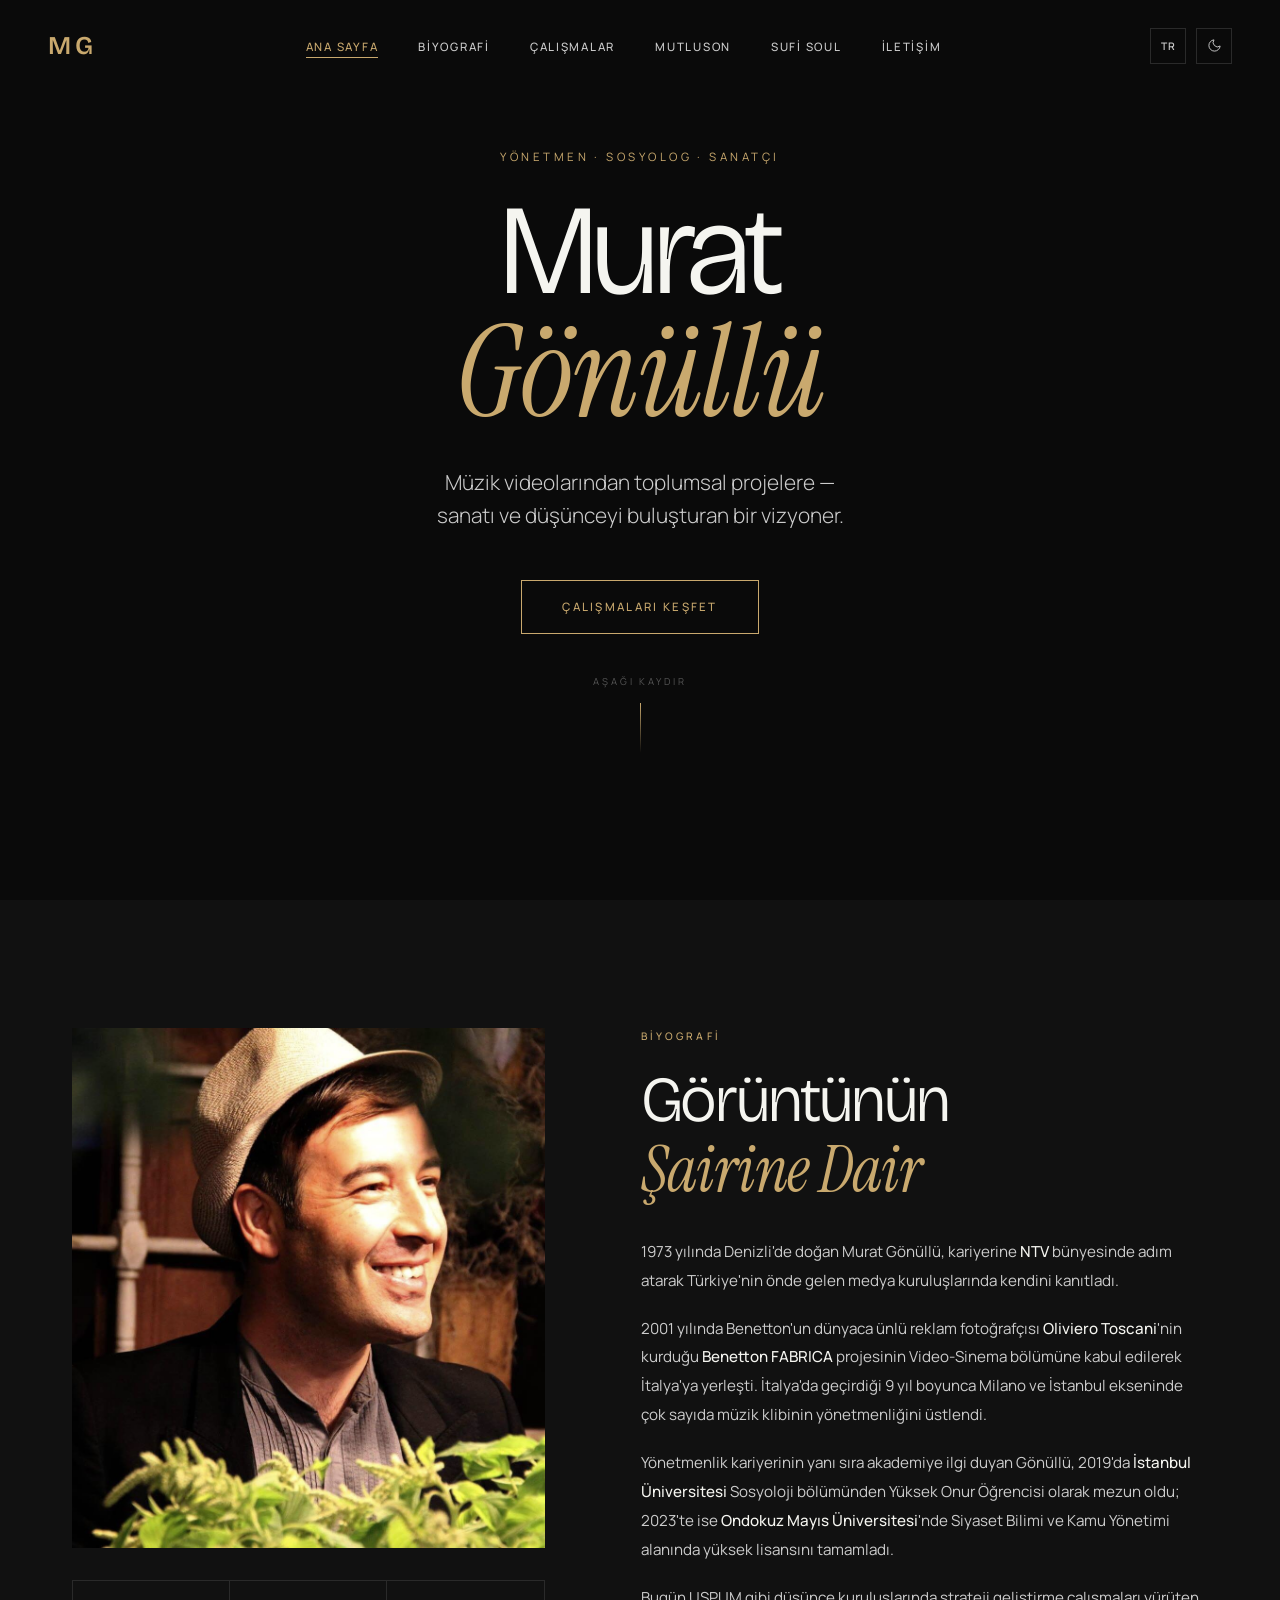
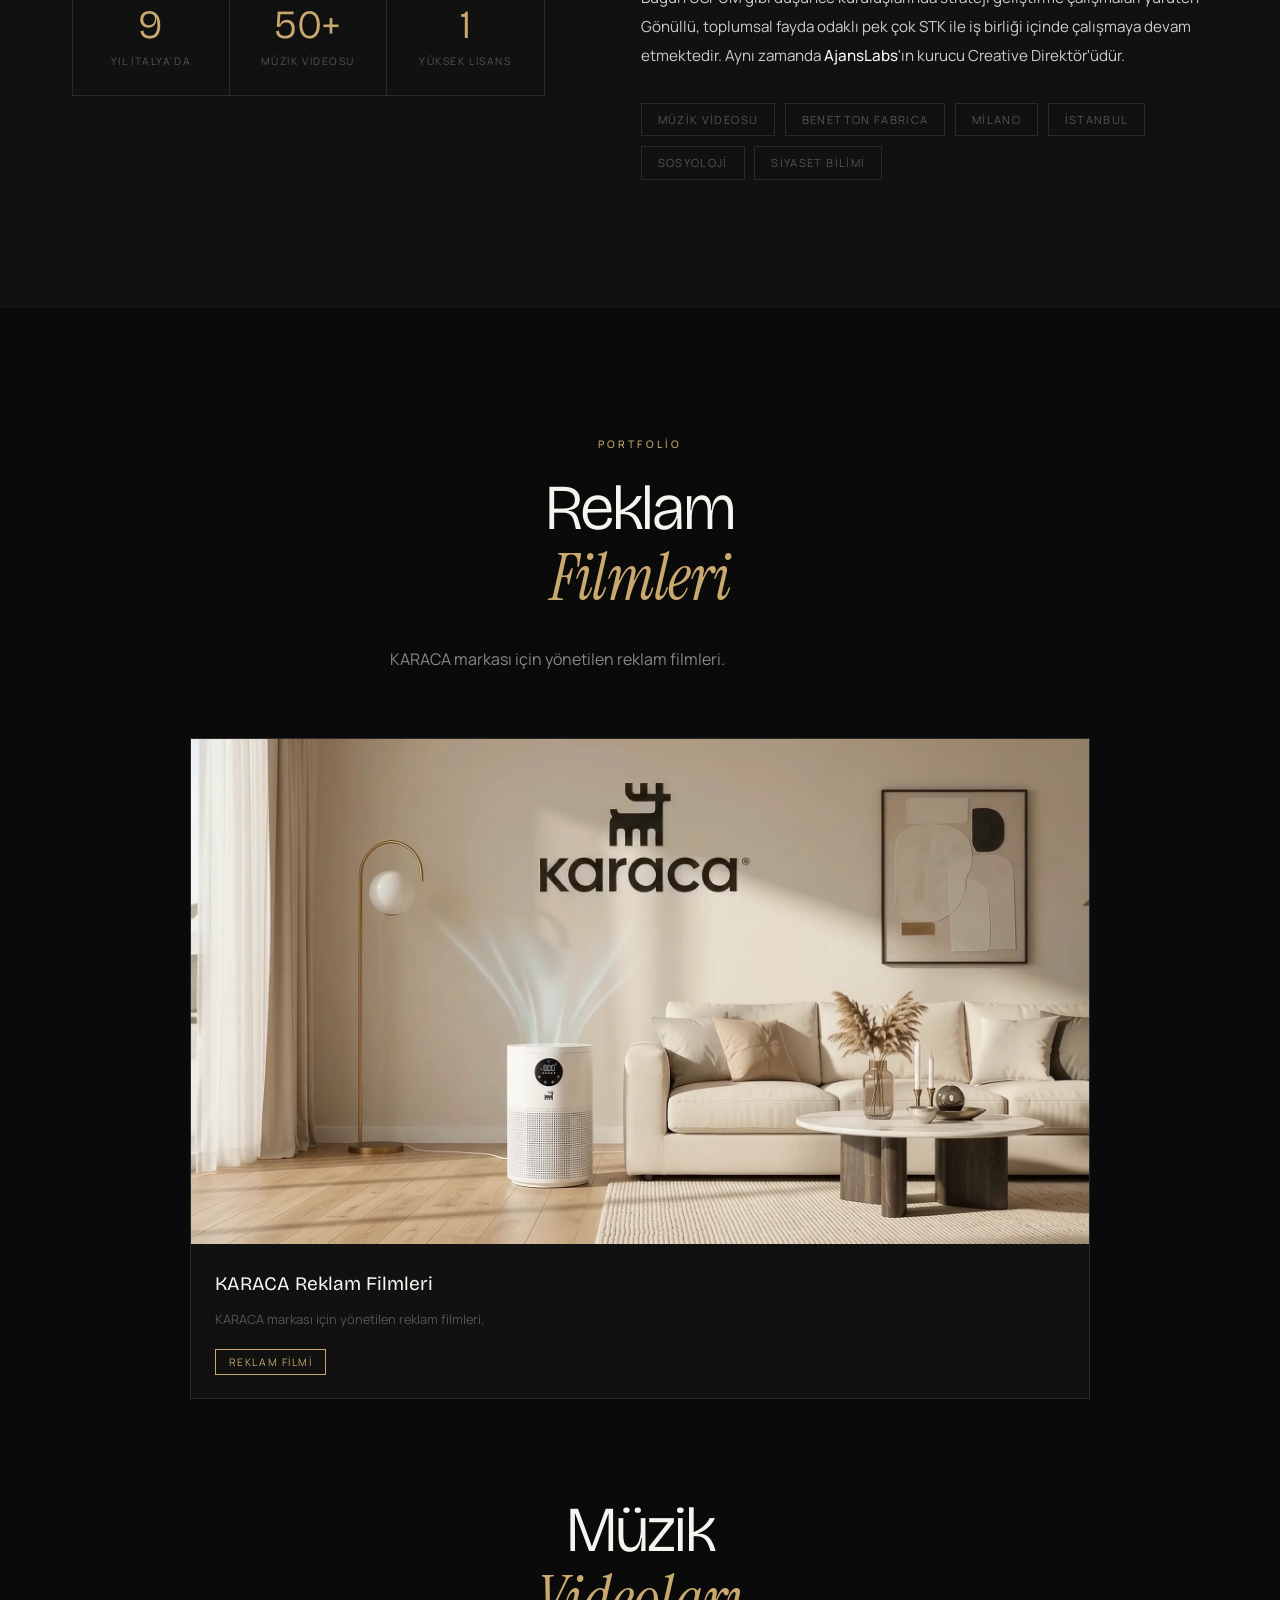
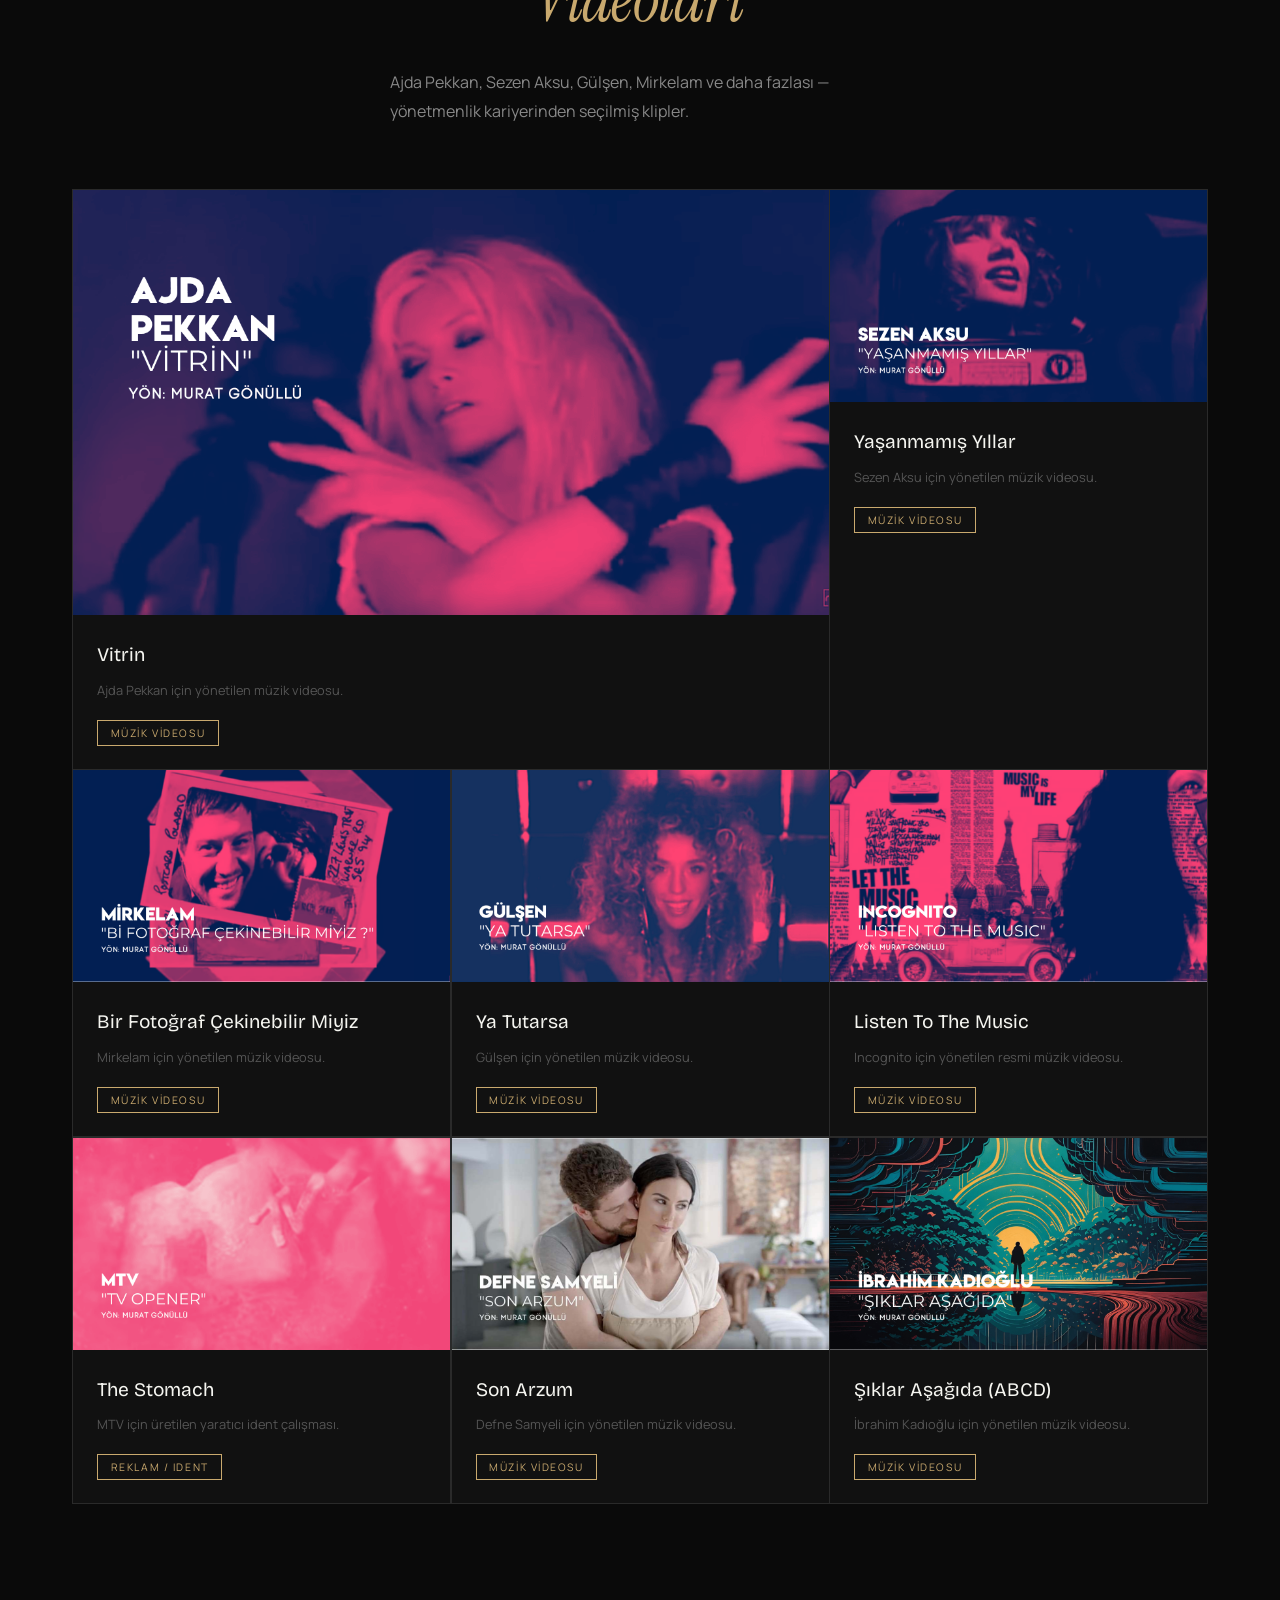
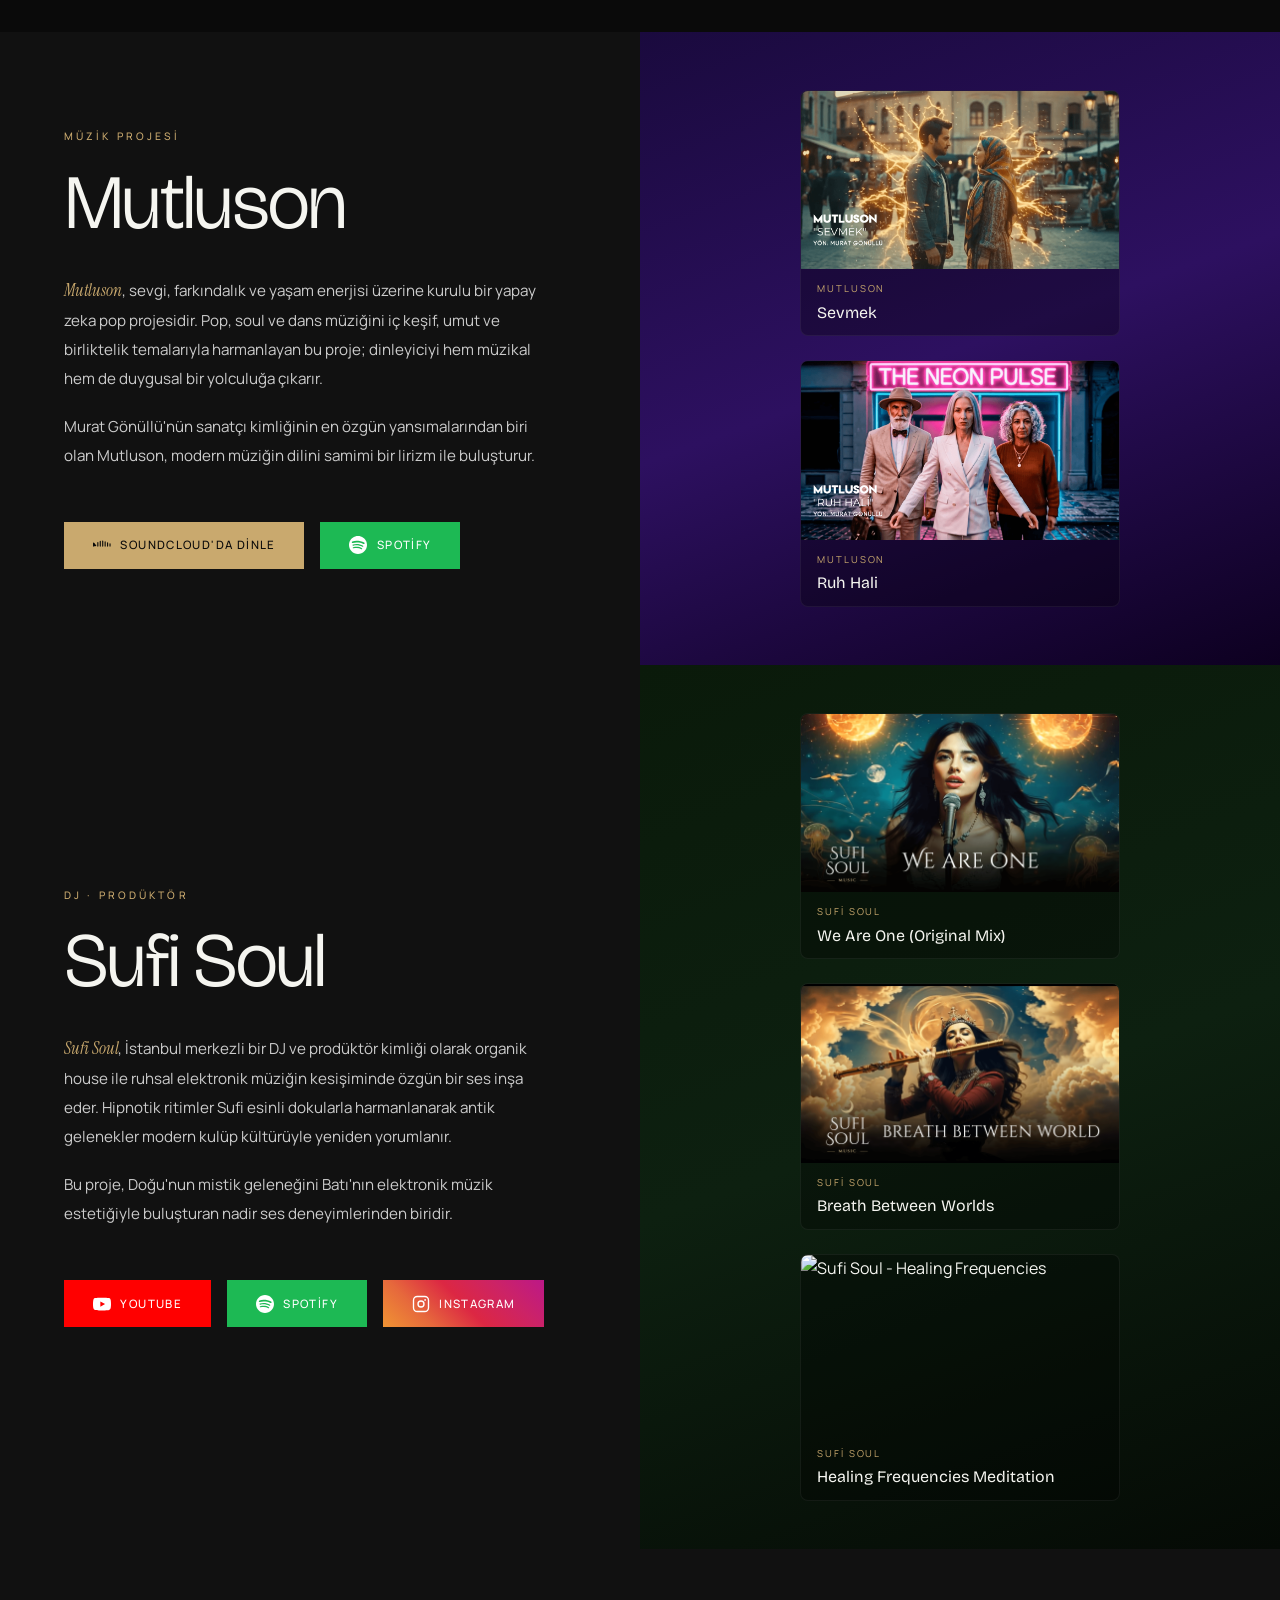
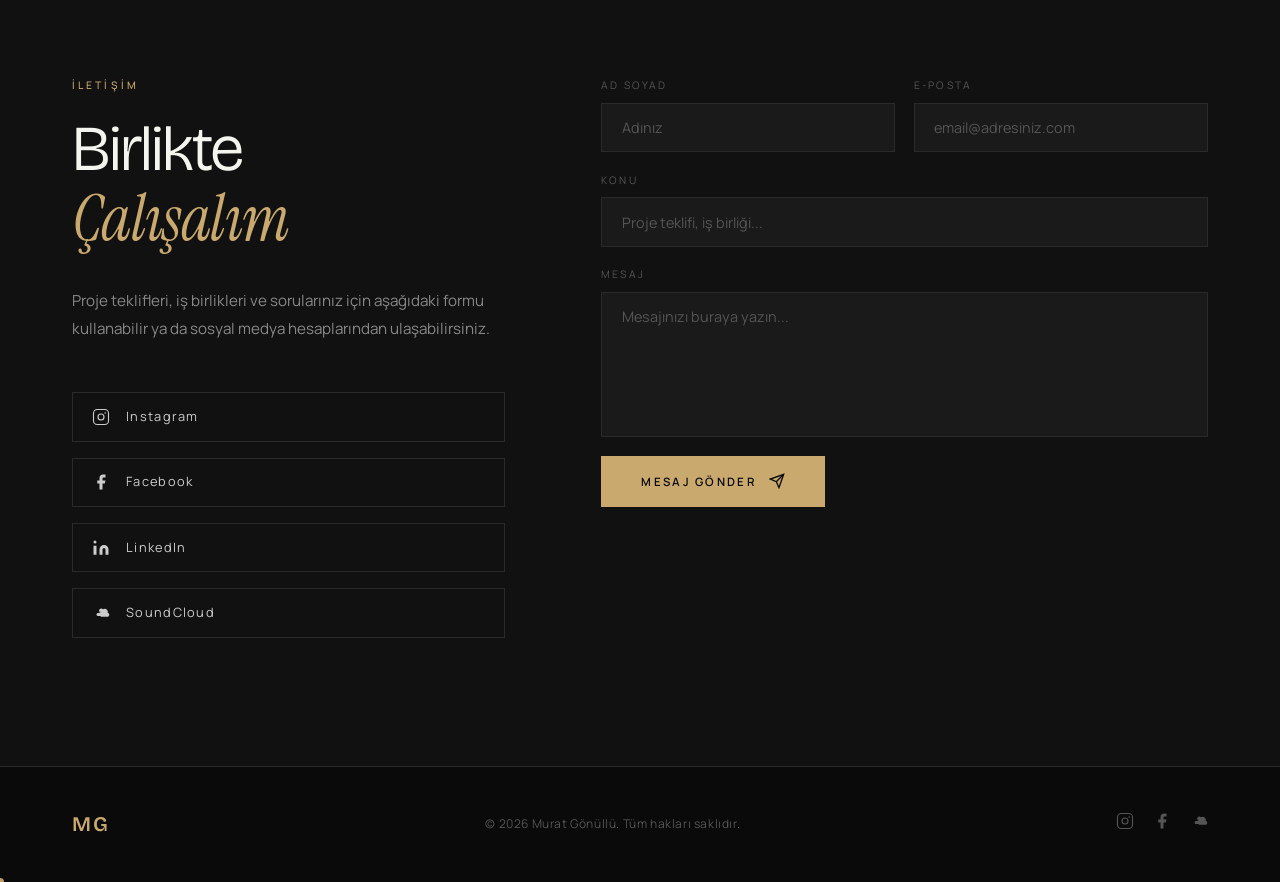
==== commit 8bba02af: "Try modern typography: Bricolage Grotesque, Manrope, Instrument Serif accents Co-Authored-By: Claude" ====
--- a/index.html
+++ b/index.html
@@ -164,7 +164,7 @@
   <link rel="stylesheet" href="style.css" />
   <link rel="preconnect" href="https://fonts.googleapis.com" />
   <link rel="preconnect" href="https://fonts.gstatic.com" crossorigin />
-  <link href="https://fonts.googleapis.com/css2?family=Cormorant+Garamond:ital,wght@0,300;0,400;0,600;1,300;1,400&family=Inter:wght@300;400;500&display=swap" rel="stylesheet" />
+  <link href="https://fonts.googleapis.com/css2?family=Bricolage+Grotesque:opsz,wght@12..96,300..700&family=Instrument+Serif:ital@0;1&family=Manrope:wght@300;400;500;600&display=swap" rel="stylesheet" />
 </head>
 <body class="theme-dark">
 
--- a/style.css
+++ b/style.css
@@ -4,8 +4,9 @@
 *, *::before, *::after { box-sizing: border-box; margin: 0; padding: 0; }
 
 :root {
-  --font-serif: 'Cormorant Garamond', Georgia, serif;
-  --font-sans:  'Inter', system-ui, sans-serif;
+  --font-serif:  'Bricolage Grotesque', system-ui, sans-serif; /* başlıklar */
+  --font-sans:   'Manrope', system-ui, sans-serif;             /* metin */
+  --font-accent: 'Instrument Serif', Georgia, serif;           /* altın italik vurgular */
   --ease:     cubic-bezier(0.25, 0.46, 0.45, 0.94);
   --ease-out: cubic-bezier(0.16, 1, 0.3, 1);
   --gold:    #c9a96e;
@@ -1229,3 +1230,22 @@
   .about-stats { grid-template-columns: repeat(3, 1fr); }
   .stat-num { font-size: 2rem; }
 }
+
+/* ============================
+   MODERN TYPOGRAPHY
+   ============================ */
+.hero-title,
+.section-title,
+.project-title { letter-spacing: -0.035em; }
+
+.title-last,
+.section-title em,
+.project-body em {
+  font-family: var(--font-accent);
+  font-weight: 400;
+  letter-spacing: -0.01em;
+}
+
+.project-body em { font-size: 1.15em; }
+
+.hero-tagline { font-family: var(--font-sans); }
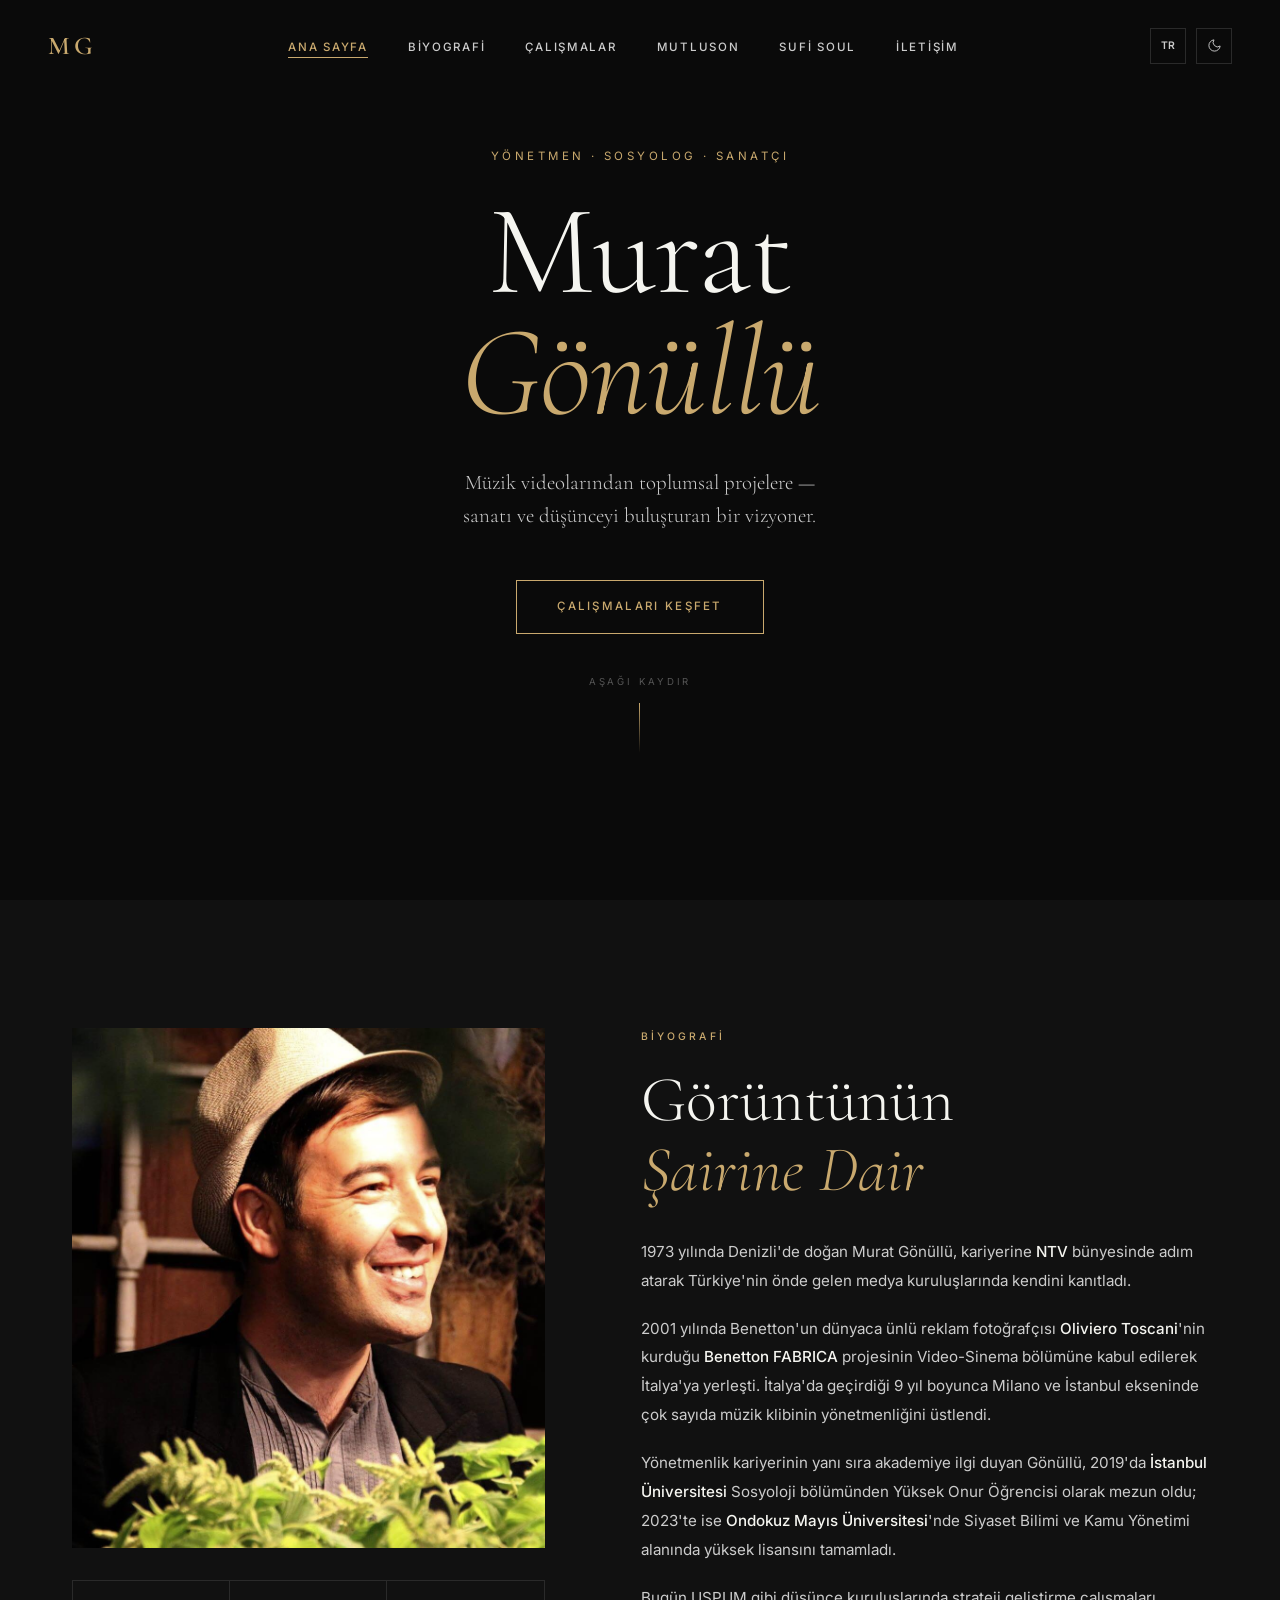
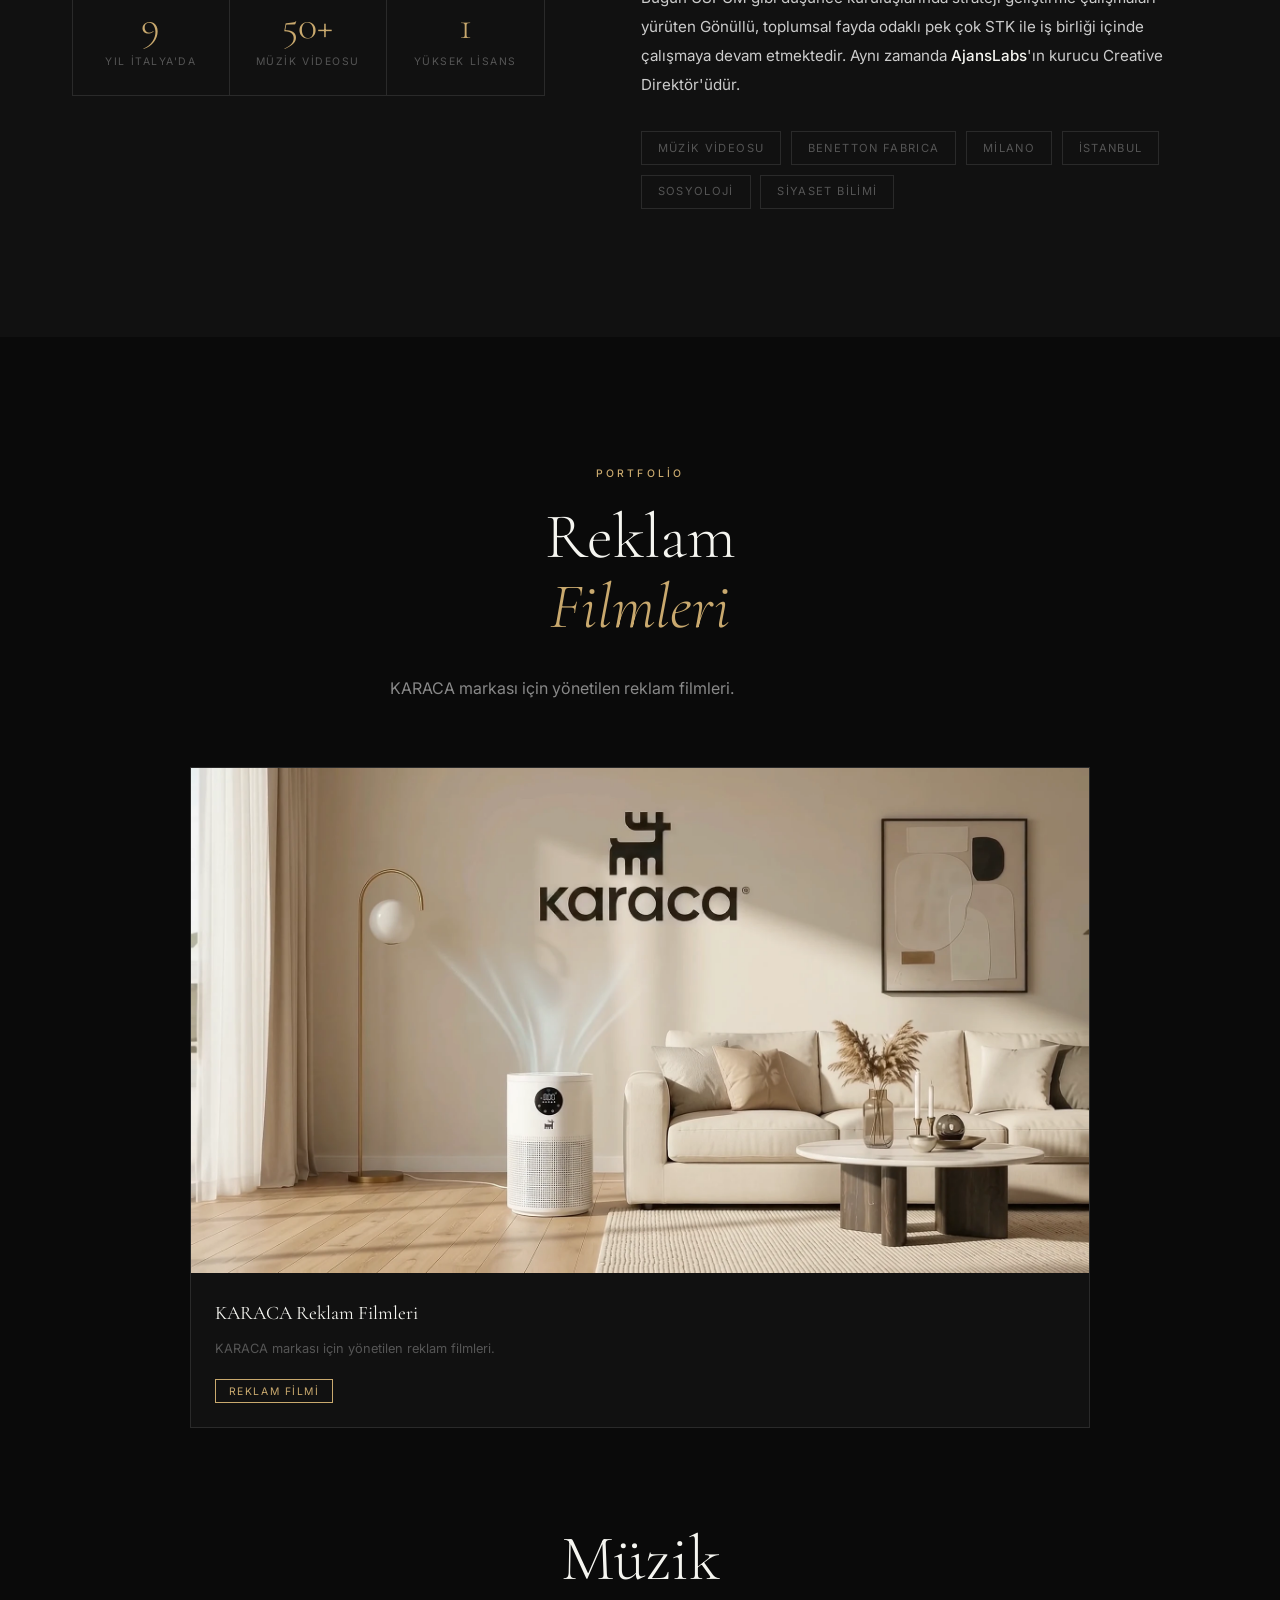
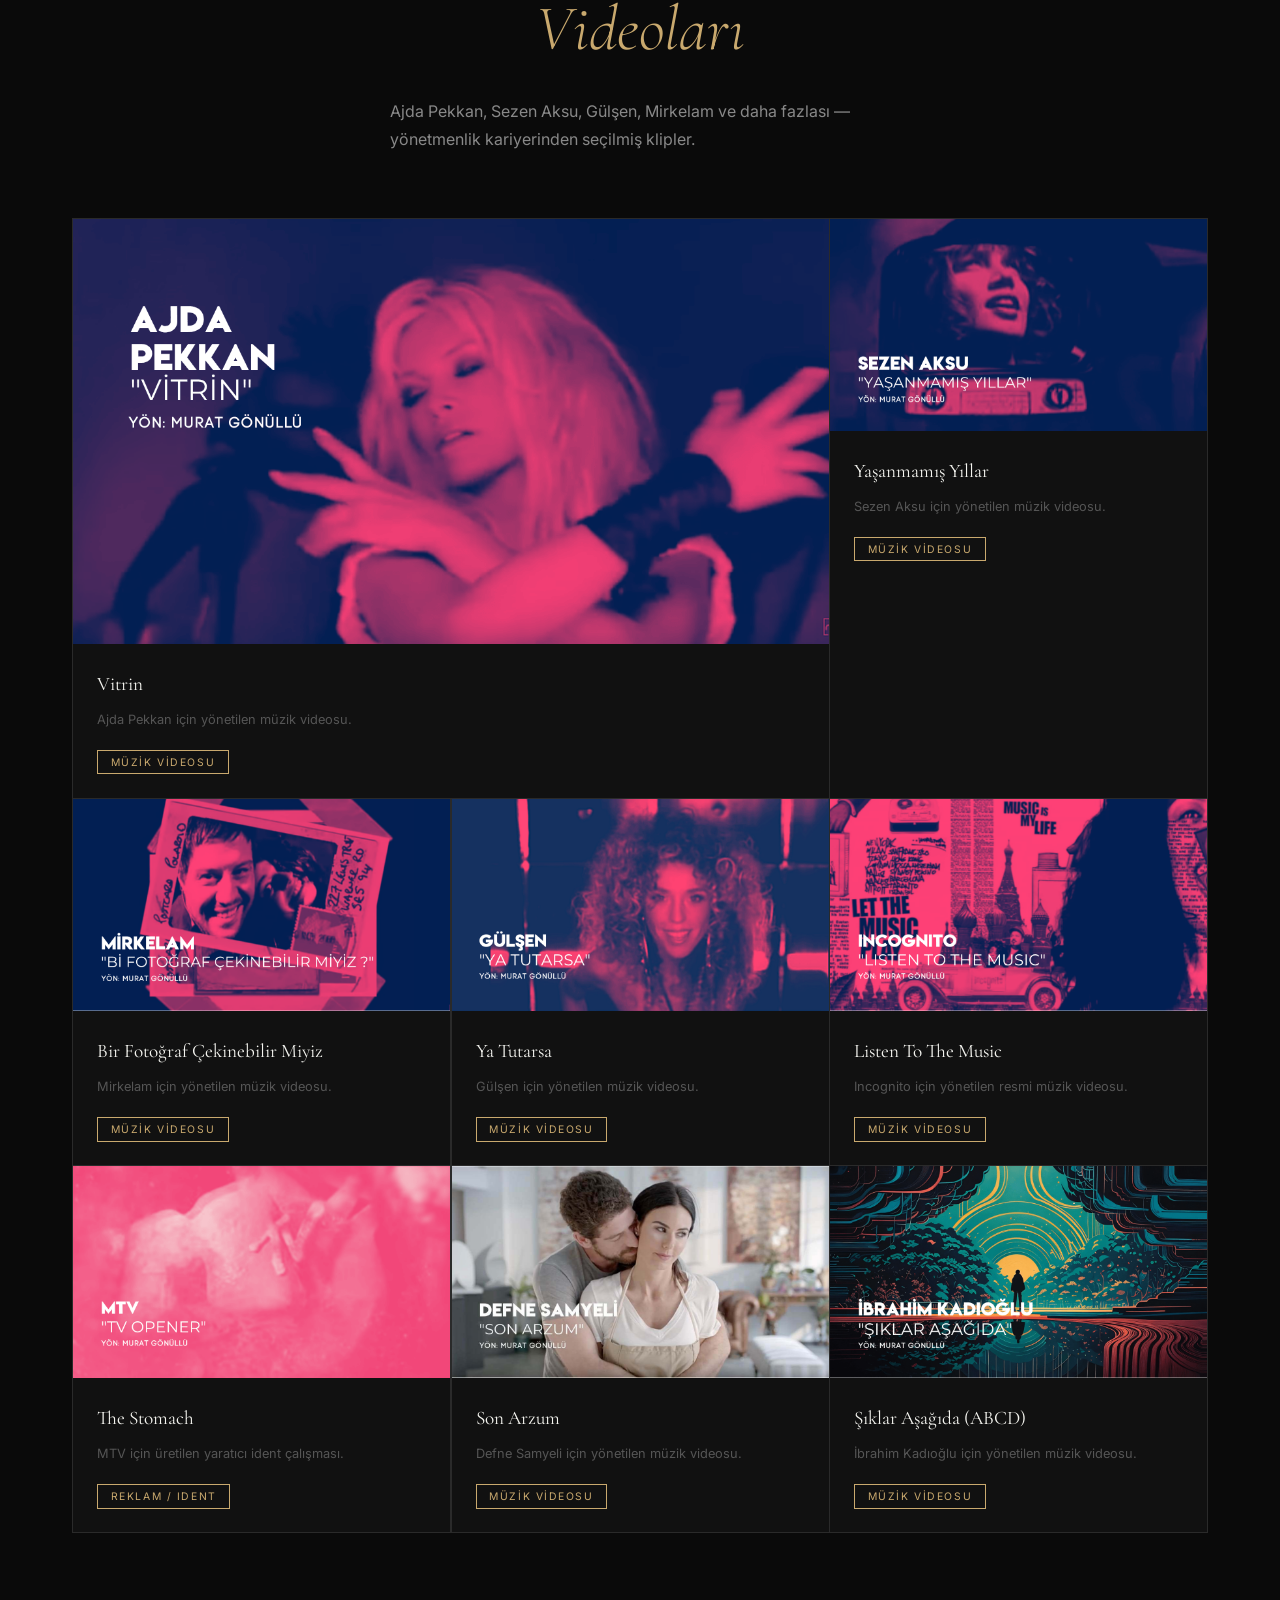
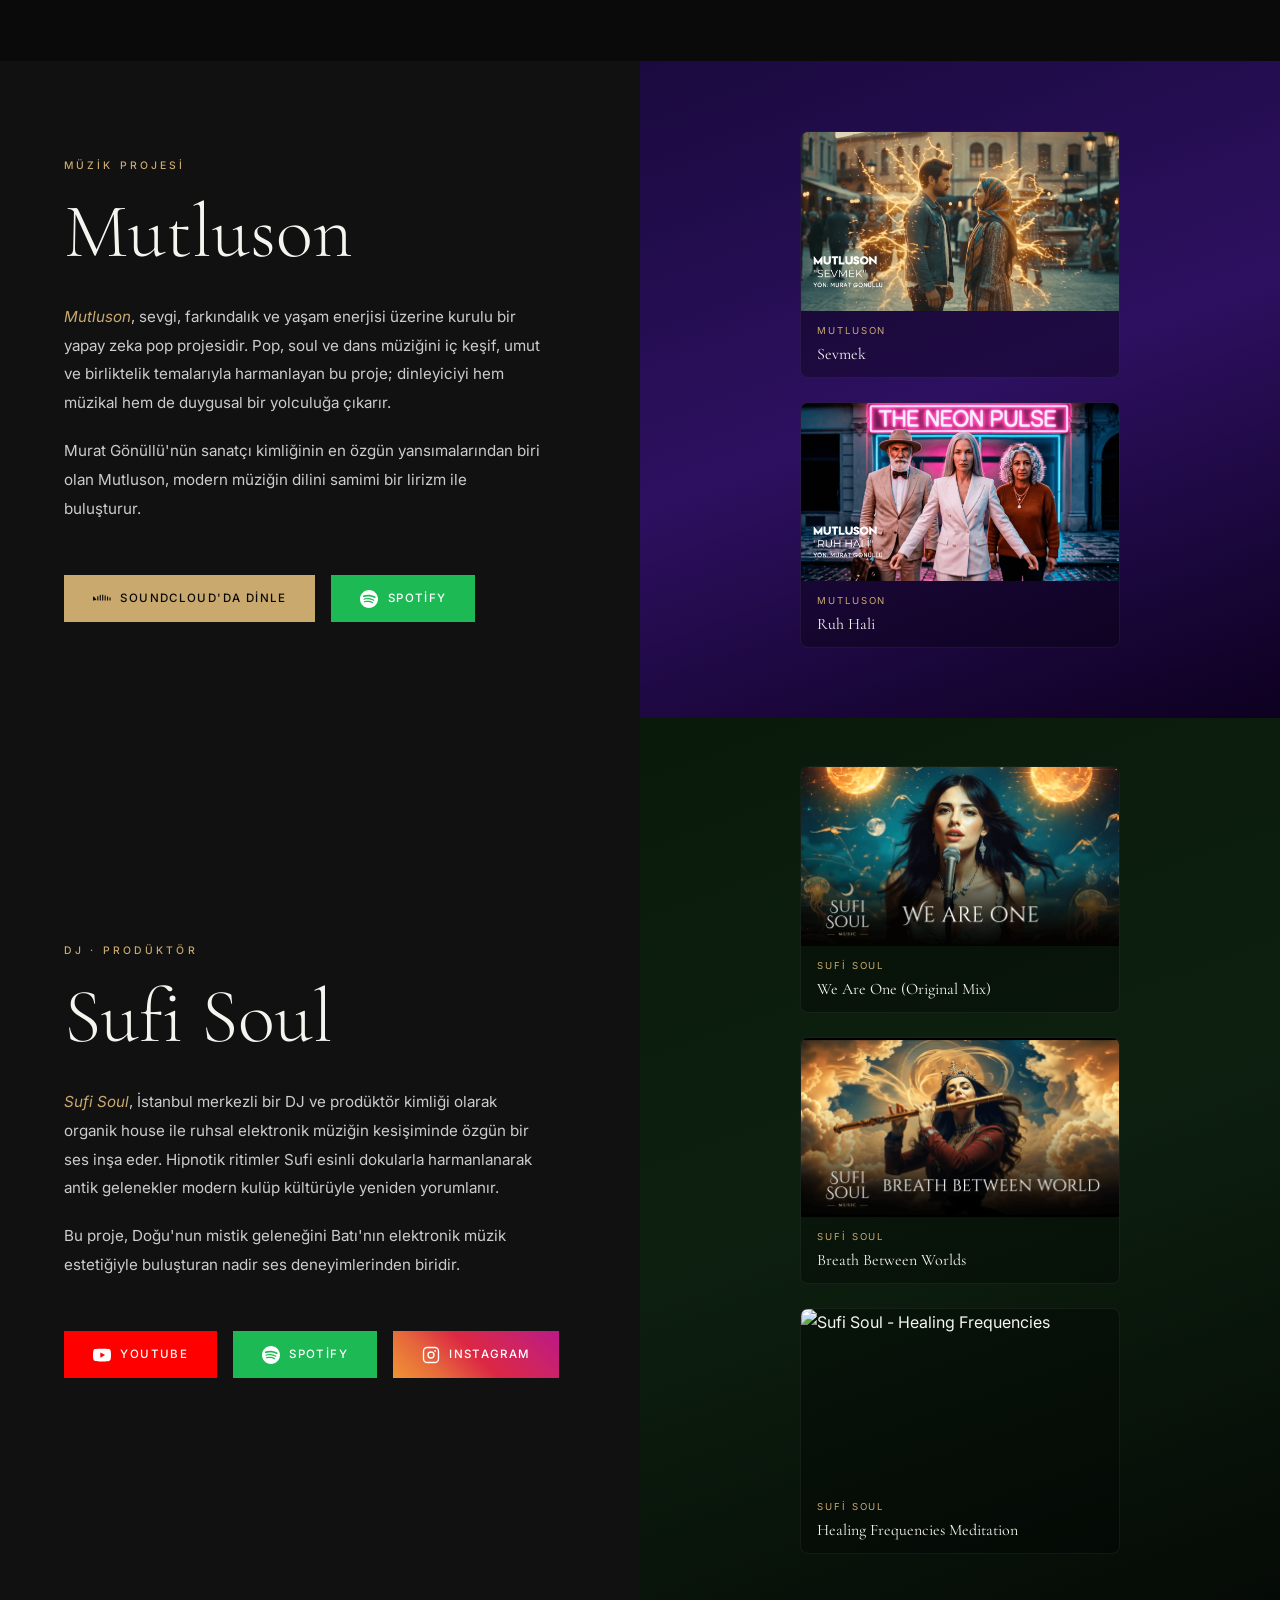
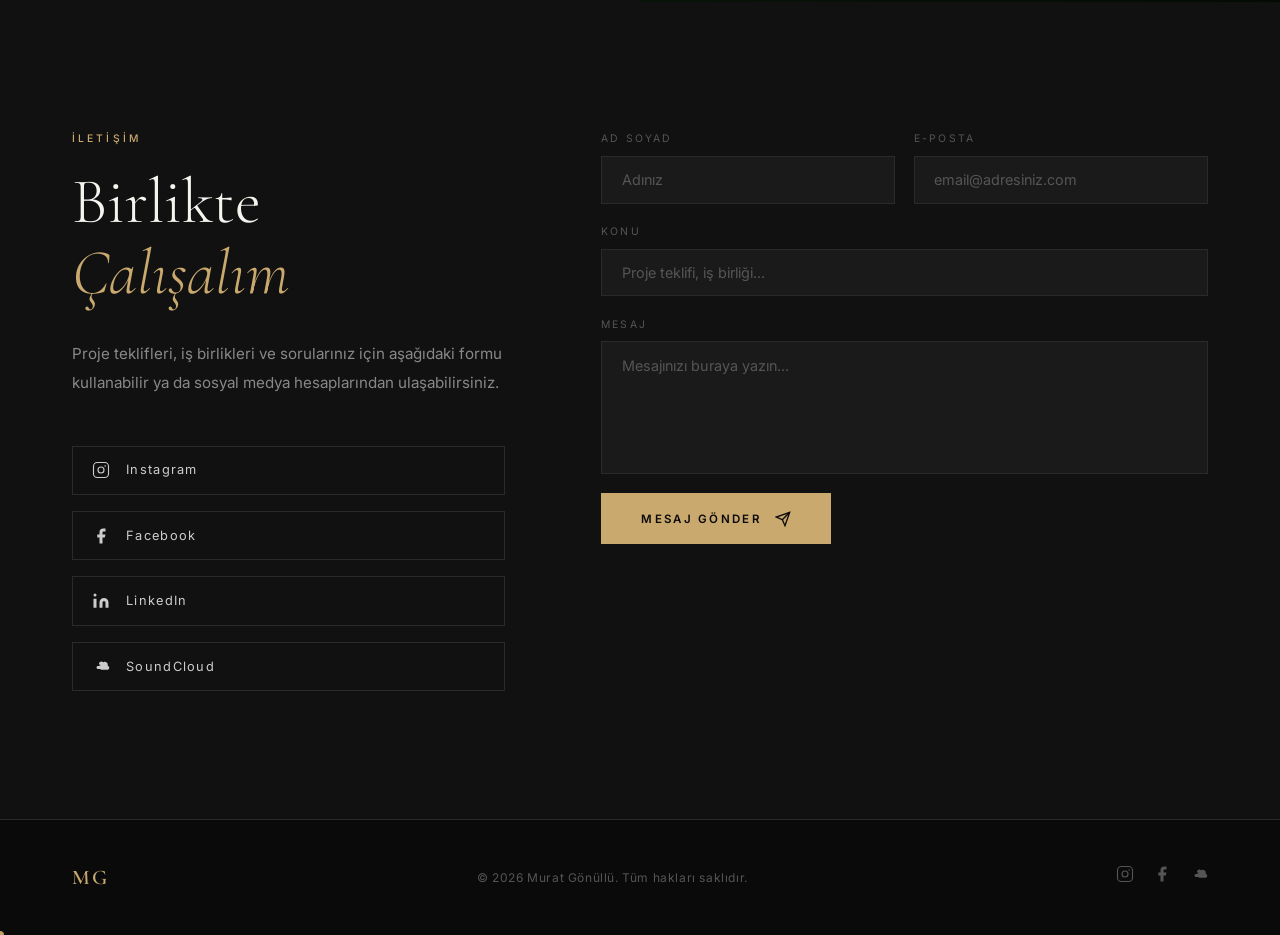
==== commit e2bfb5c2: "Revert modern typography trial; keep original fonts Co-Authored-By: Claude Opus 5.5 <noreply@anthrop" ====
--- a/index.html
+++ b/index.html
@@ -164,7 +164,7 @@
   <link rel="stylesheet" href="style.css" />
   <link rel="preconnect" href="https://fonts.googleapis.com" />
   <link rel="preconnect" href="https://fonts.gstatic.com" crossorigin />
-  <link href="https://fonts.googleapis.com/css2?family=Bricolage+Grotesque:opsz,wght@12..96,300..700&family=Instrument+Serif:ital@0;1&family=Manrope:wght@300;400;500;600&display=swap" rel="stylesheet" />
+  <link href="https://fonts.googleapis.com/css2?family=Cormorant+Garamond:ital,wght@0,300;0,400;0,600;1,300;1,400&family=Inter:wght@300;400;500&display=swap" rel="stylesheet" />
 </head>
 <body class="theme-dark">
 
--- a/style.css
+++ b/style.css
@@ -4,9 +4,8 @@
 *, *::before, *::after { box-sizing: border-box; margin: 0; padding: 0; }
 
 :root {
-  --font-serif:  'Bricolage Grotesque', system-ui, sans-serif; /* başlıklar */
-  --font-sans:   'Manrope', system-ui, sans-serif;             /* metin */
-  --font-accent: 'Instrument Serif', Georgia, serif;           /* altın italik vurgular */
+  --font-serif: 'Cormorant Garamond', Georgia, serif;
+  --font-sans:  'Inter', system-ui, sans-serif;
   --ease:     cubic-bezier(0.25, 0.46, 0.45, 0.94);
   --ease-out: cubic-bezier(0.16, 1, 0.3, 1);
   --gold:    #c9a96e;
@@ -1230,22 +1229,3 @@
   .about-stats { grid-template-columns: repeat(3, 1fr); }
   .stat-num { font-size: 2rem; }
 }
-
-/* ============================
-   MODERN TYPOGRAPHY
-   ============================ */
-.hero-title,
-.section-title,
-.project-title { letter-spacing: -0.035em; }
-
-.title-last,
-.section-title em,
-.project-body em {
-  font-family: var(--font-accent);
-  font-weight: 400;
-  letter-spacing: -0.01em;
-}
-
-.project-body em { font-size: 1.15em; }
-
-.hero-tagline { font-family: var(--font-sans); }
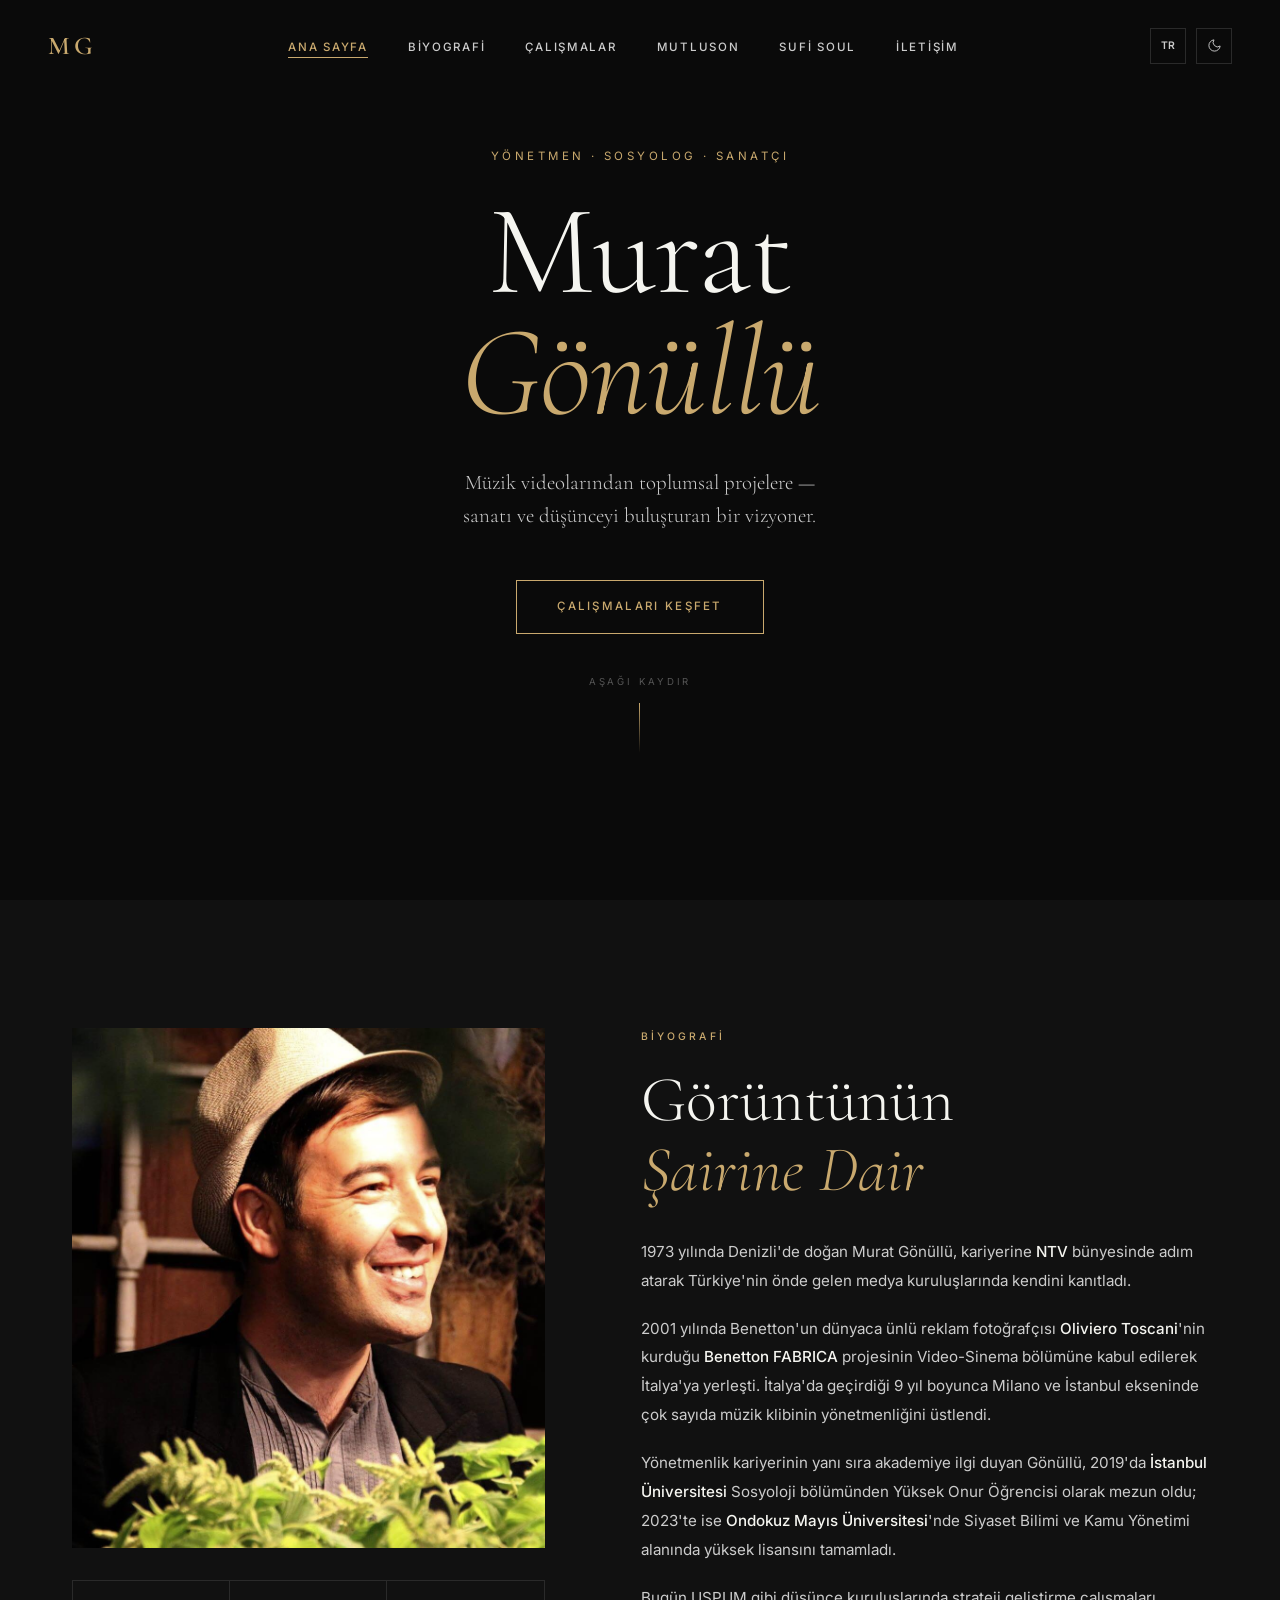
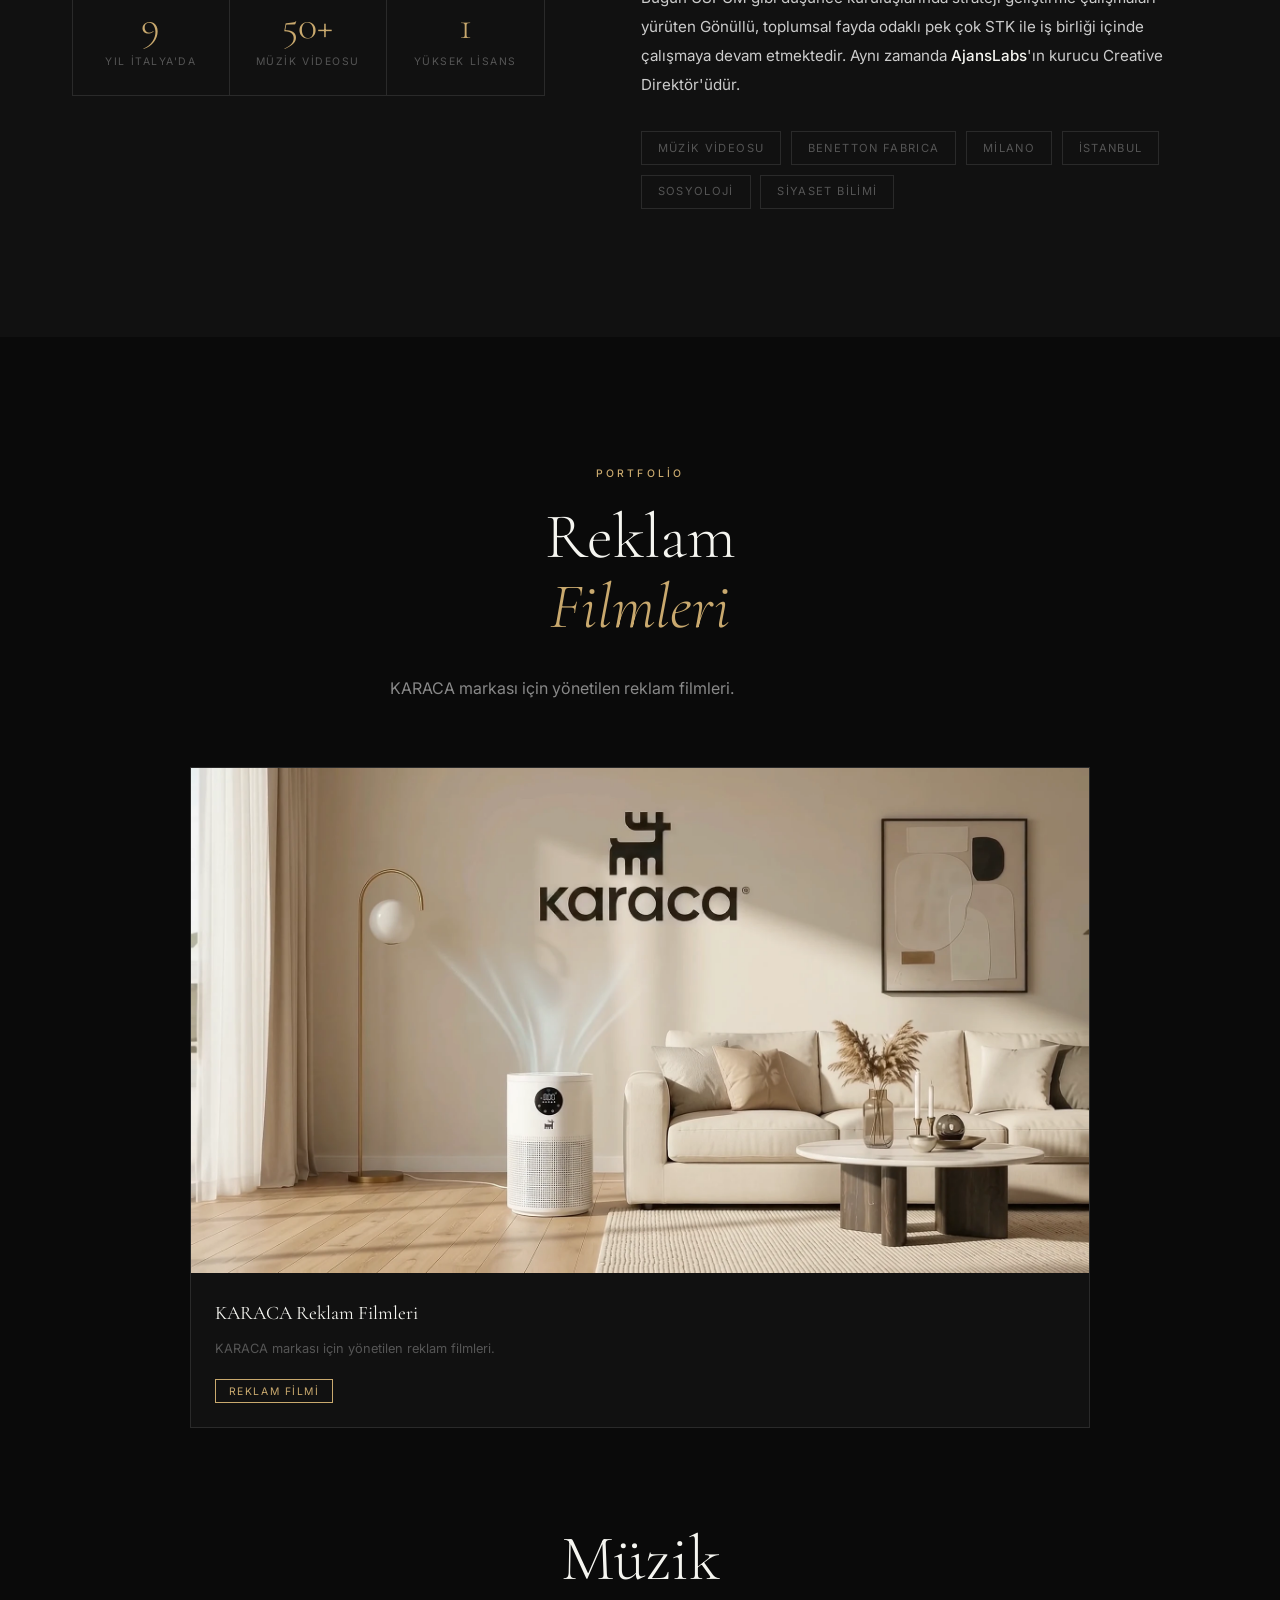
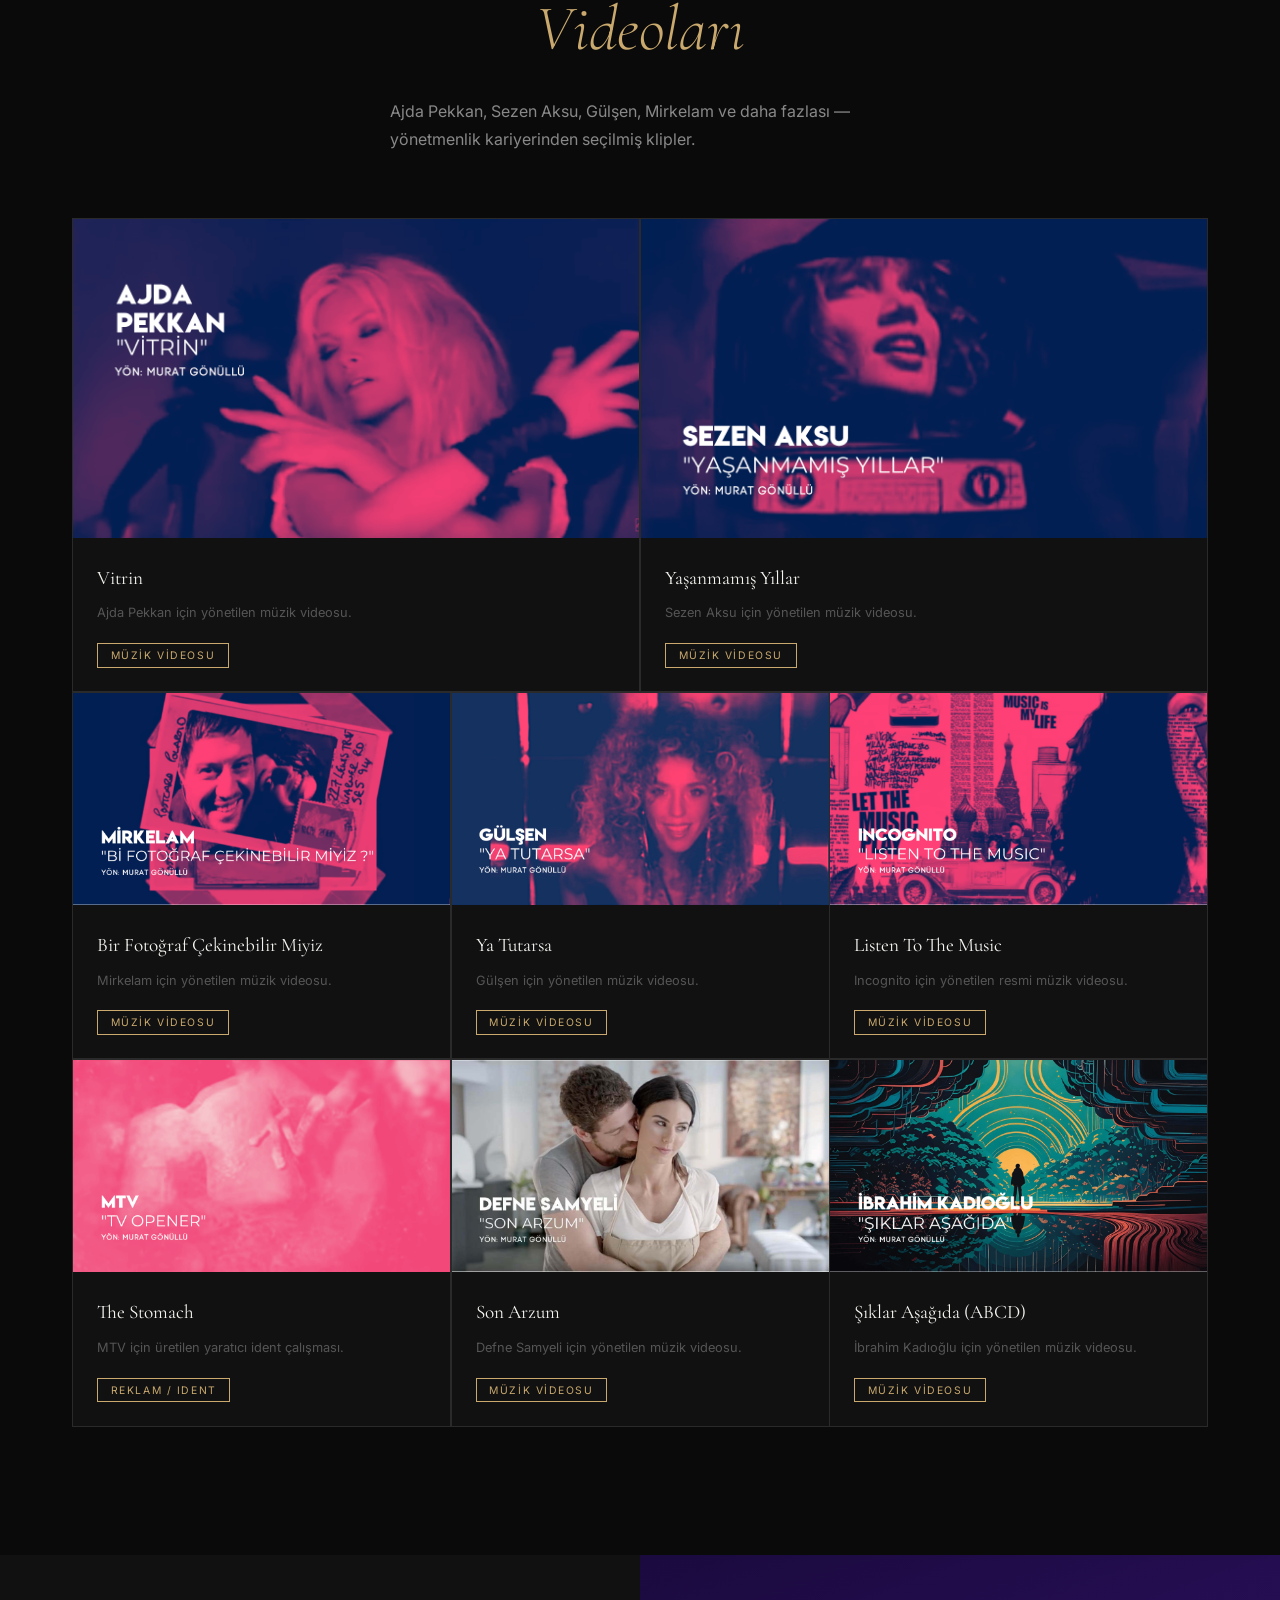
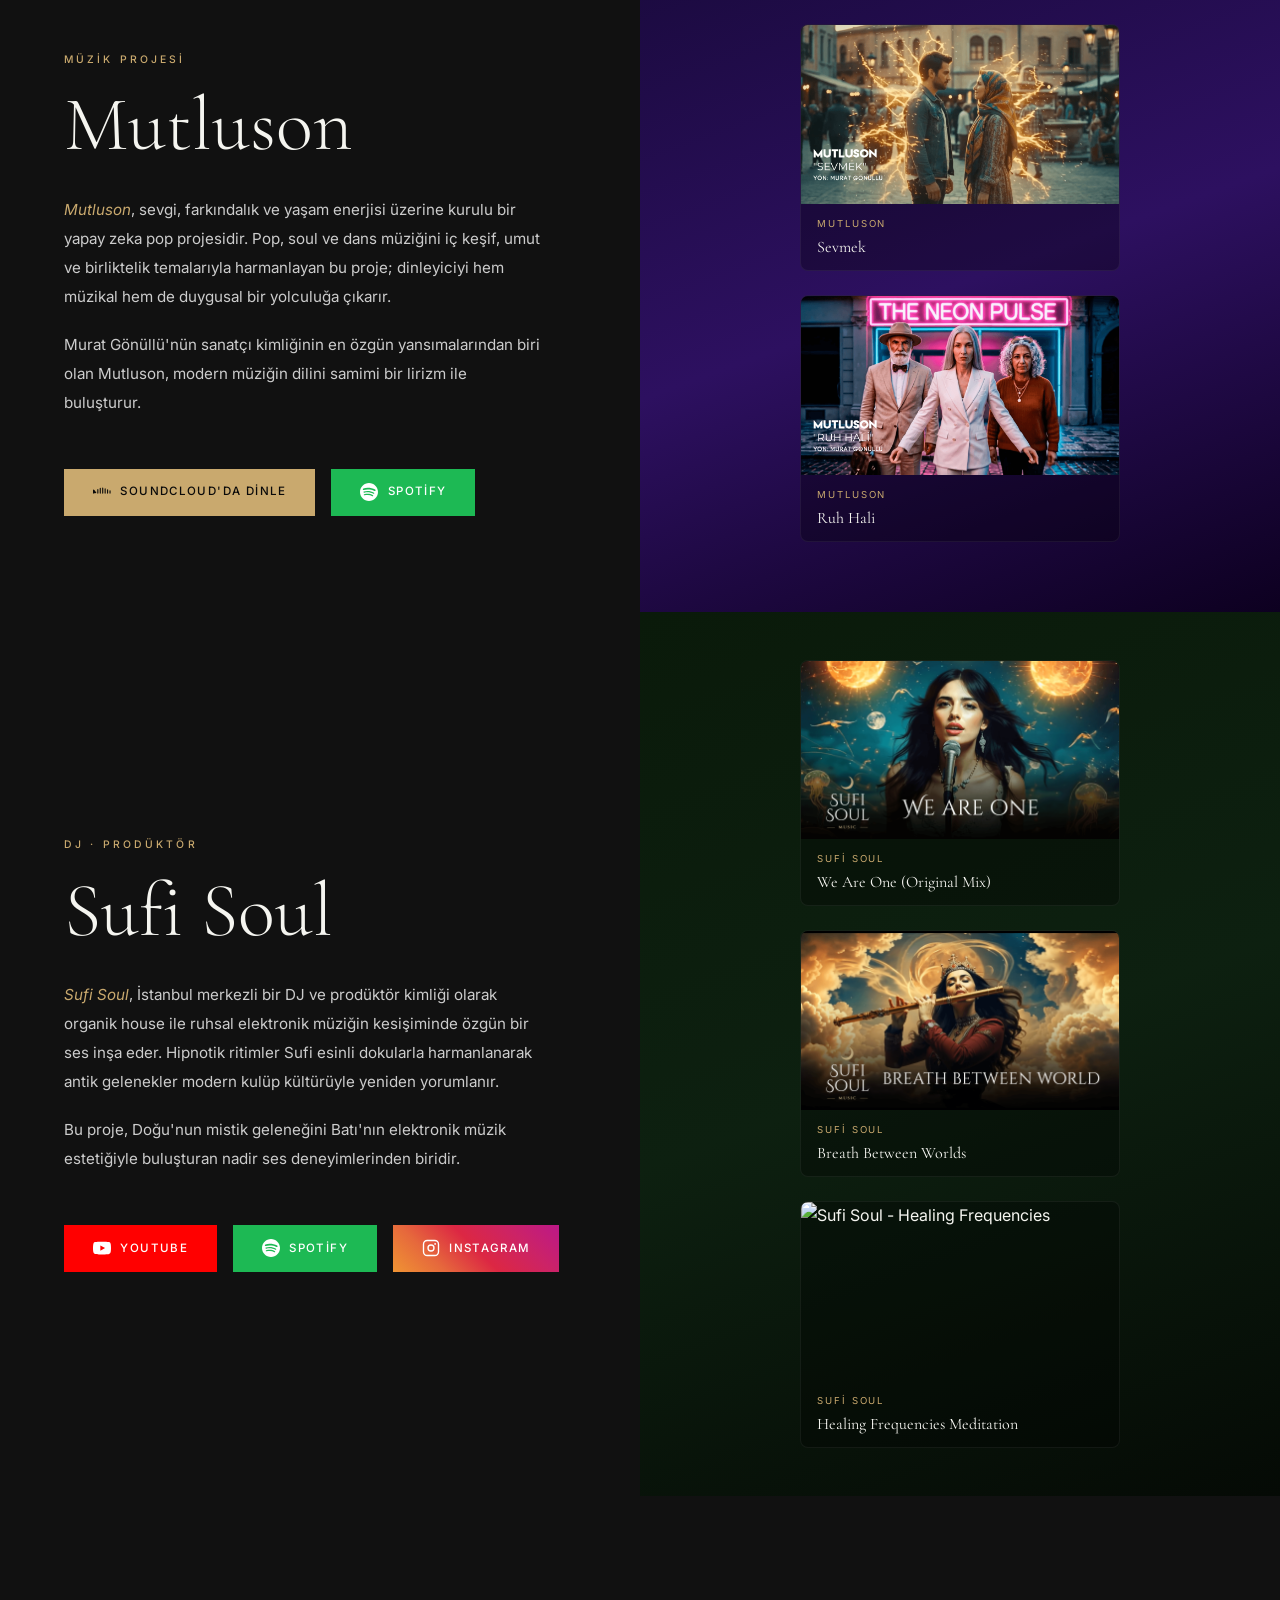
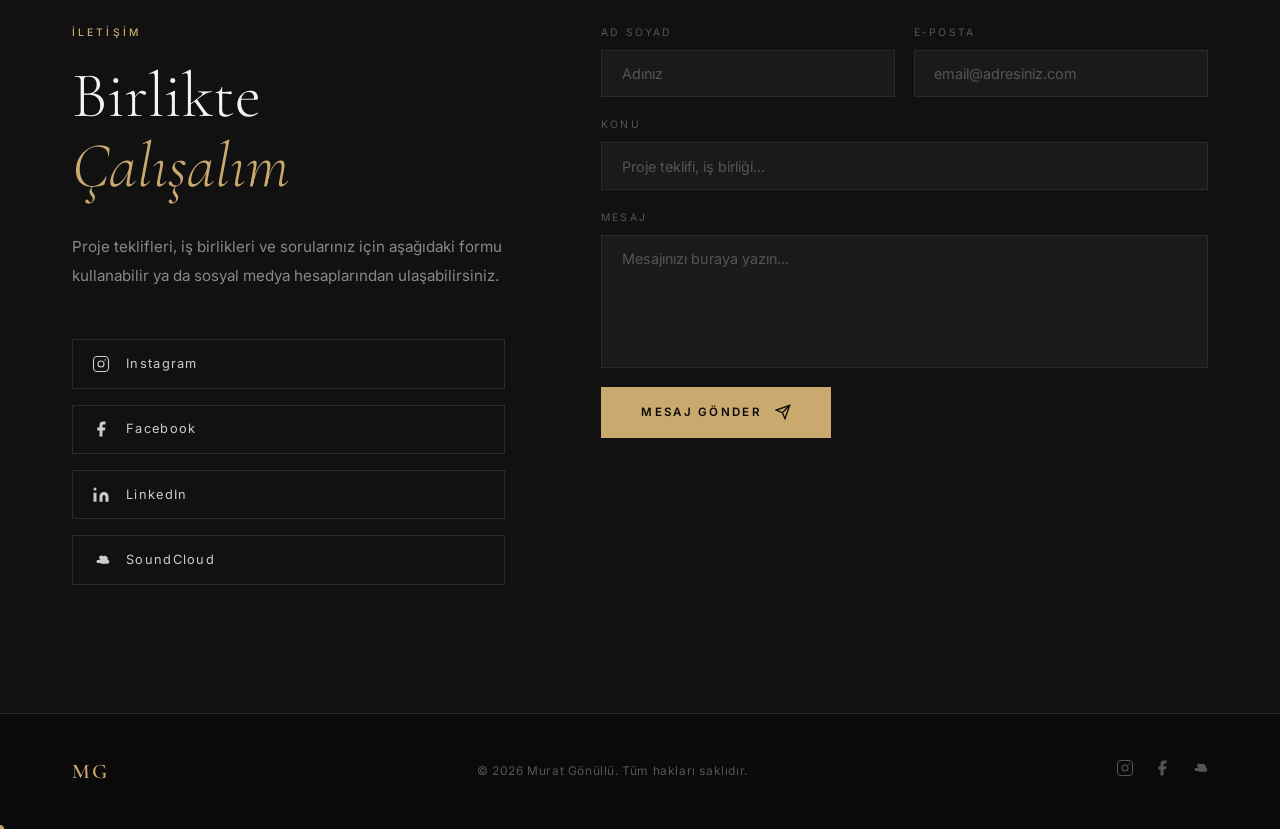
==== commit 2ee11273: "Make Ajda Pekkan and Sezen Aksu music video cards equal size Co-Authored-By: Claude Opus 5.5 <norepl" ====
--- a/index.html
+++ b/index.html
@@ -325,7 +325,7 @@
       <h2 class="section-title center works-mv-title" data-i18n-html="works-title">Müzik<br/><em>Videoları</em></h2>
       <p class="section-sub center" data-i18n="works-sub">Ajda Pekkan, Sezen Aksu, Gülşen, Mirkelam ve daha fazlası — yönetmenlik kariyerinden seçilmiş klipler.</p>
 
-      <div class="works-grid">
+      <div class="works-grid mv-grid">
 
         <div class="work-card featured" data-vid="TplUGC9g0NI" data-title="Vitrin" data-artist="Ajda Pekkan">
           <div class="work-thumb">
@@ -340,7 +340,7 @@
           </div>
         </div>
 
-        <div class="work-card" data-vid="fmIvav-bnI4" data-title="Yaşanmamış Yıllar" data-artist="Sezen Aksu">
+        <div class="work-card featured" data-vid="fmIvav-bnI4" data-title="Yaşanmamış Yıllar" data-artist="Sezen Aksu">
           <div class="work-thumb">
             <img src="img/sezen-aksu.png" alt="Sezen Aksu - Yaşanmamış Yıllar" loading="lazy" />
             <div class="play-btn"><svg viewBox="0 0 24 24" fill="white"><polygon points="5,3 19,12 5,21"/></svg></div>
--- a/style.css
+++ b/style.css
@@ -611,9 +611,10 @@
   transition: transform 0.4s var(--ease);
 }
 
-.work-card.featured {
-  grid-column: span 2;
-}
+/* Music videos: 6-col grid — top row two equal featured cards, then rows of three */
+.mv-grid { grid-template-columns: repeat(6, 1fr); }
+.mv-grid .work-card { grid-column: span 2; }
+.mv-grid .work-card.featured { grid-column: span 3; }
 
 .ads-grid {
   grid-template-columns: 1fr !important;
@@ -1167,7 +1168,8 @@
   .about-image-wrap { position: static; }
   .contact-grid { grid-template-columns: 1fr; gap: 3rem; }
   .works-grid { grid-template-columns: repeat(2, 1fr); }
-  .work-card.featured { grid-column: span 2; }
+  .mv-grid .work-card,
+  .mv-grid .work-card.featured { grid-column: span 1; }
 }
 
 @media (max-width: 768px) {
@@ -1211,7 +1213,6 @@
   .vc-thumb { width: 100%; min-height: auto; }
 
   .works-grid { grid-template-columns: 1fr; }
-  .work-card.featured { grid-column: span 1; }
 
   .form-row { grid-template-columns: 1fr; }
 
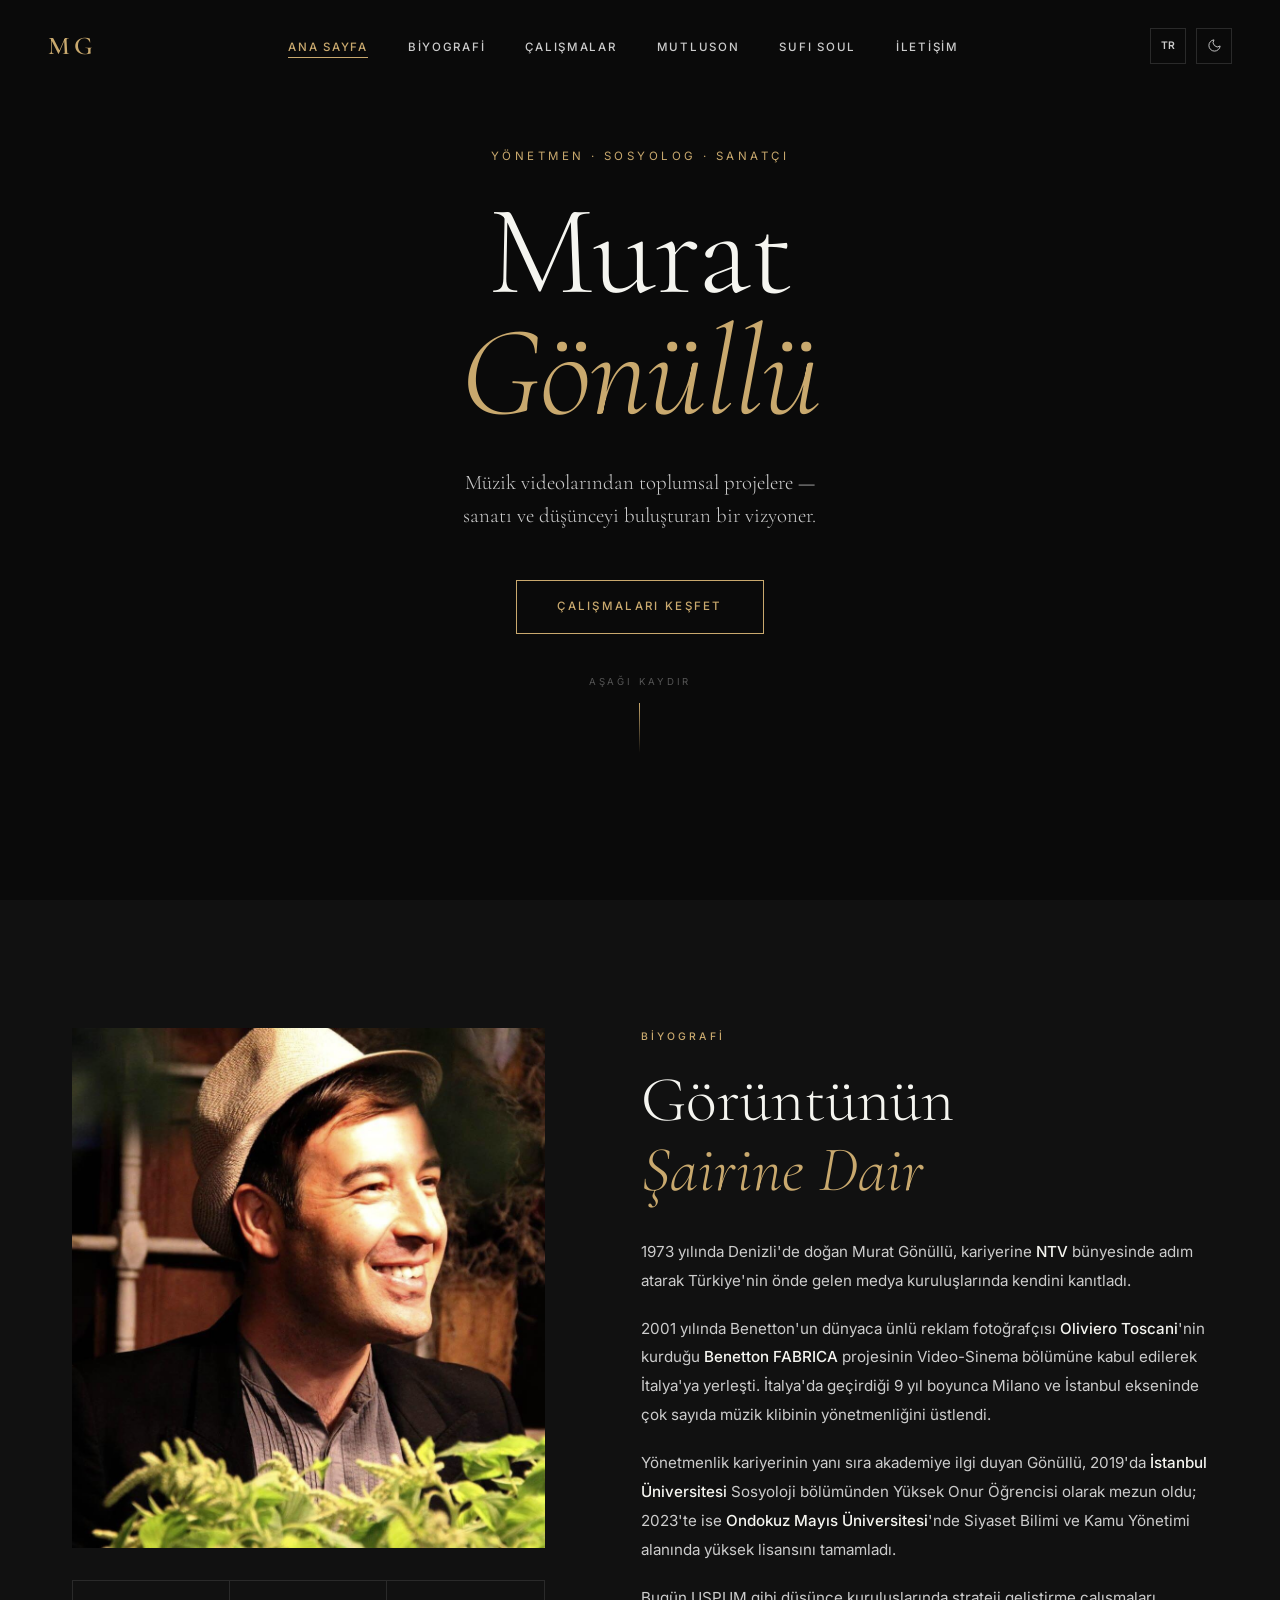
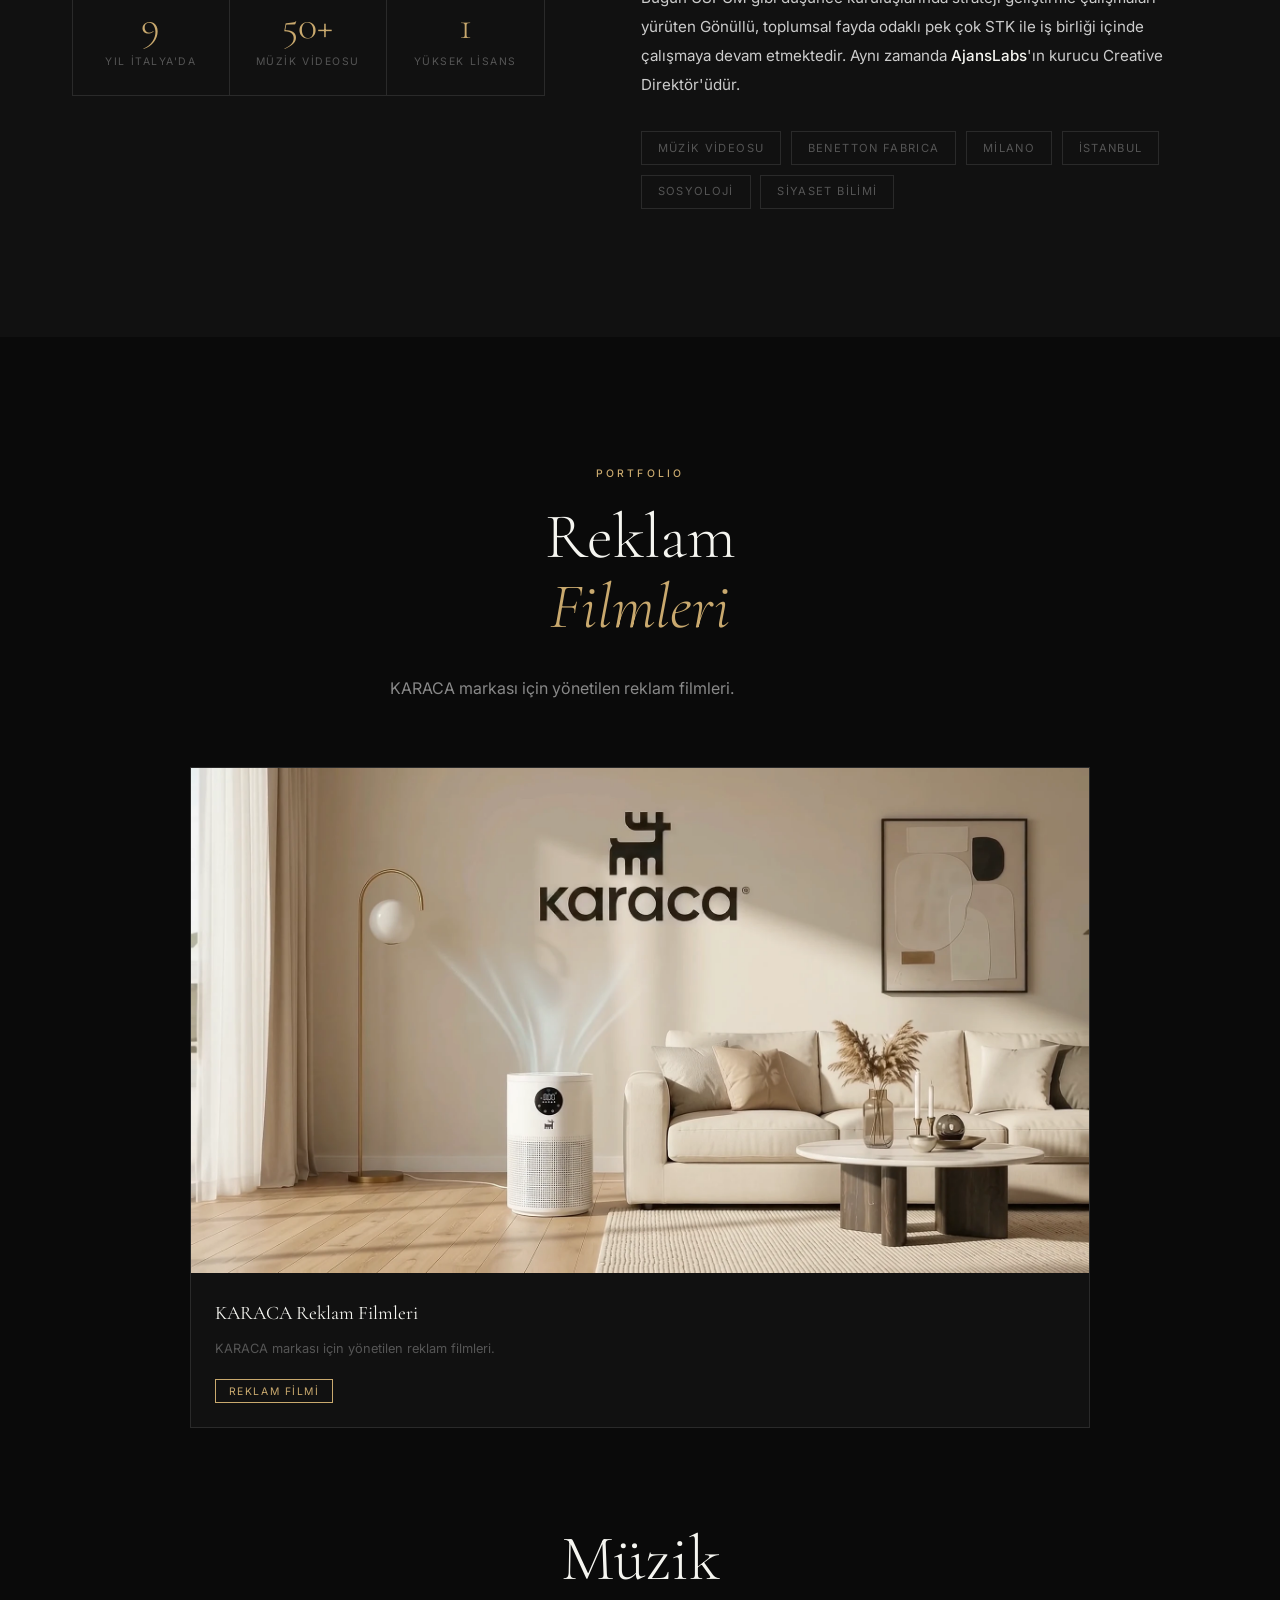
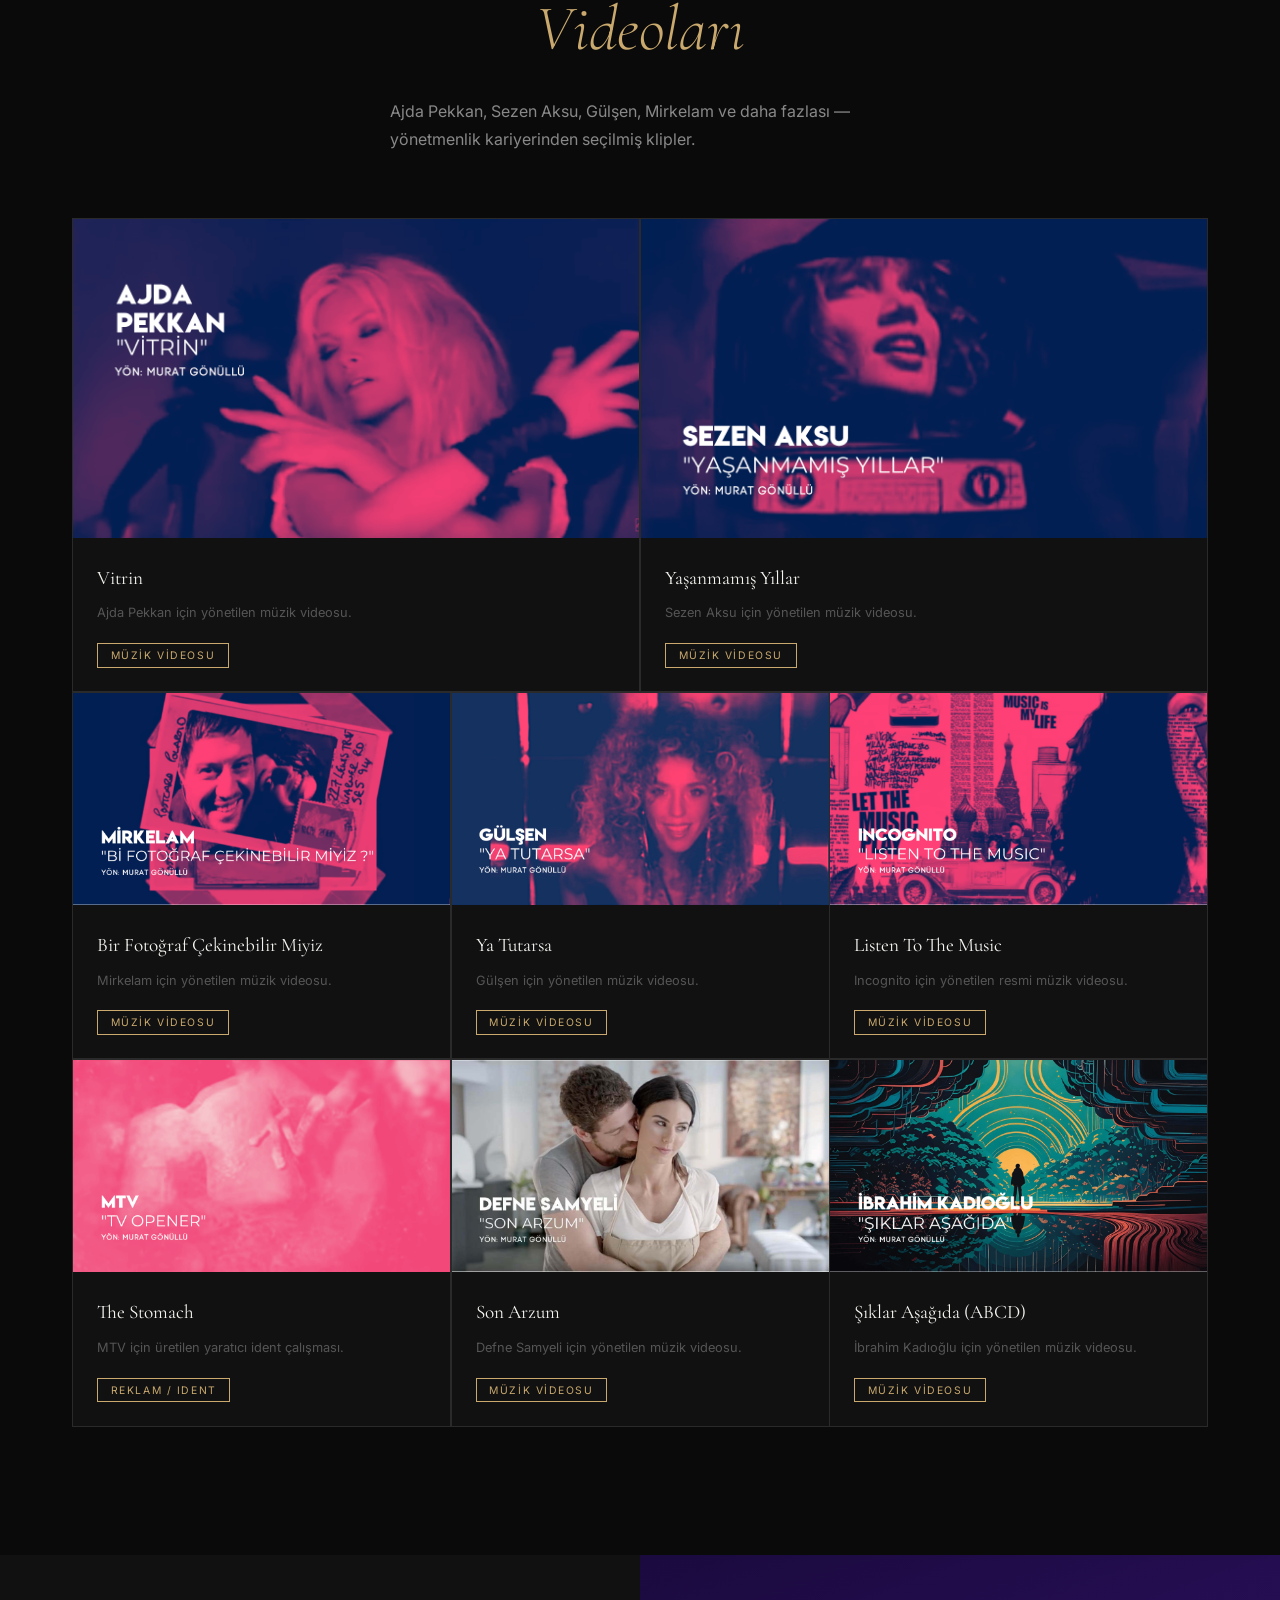
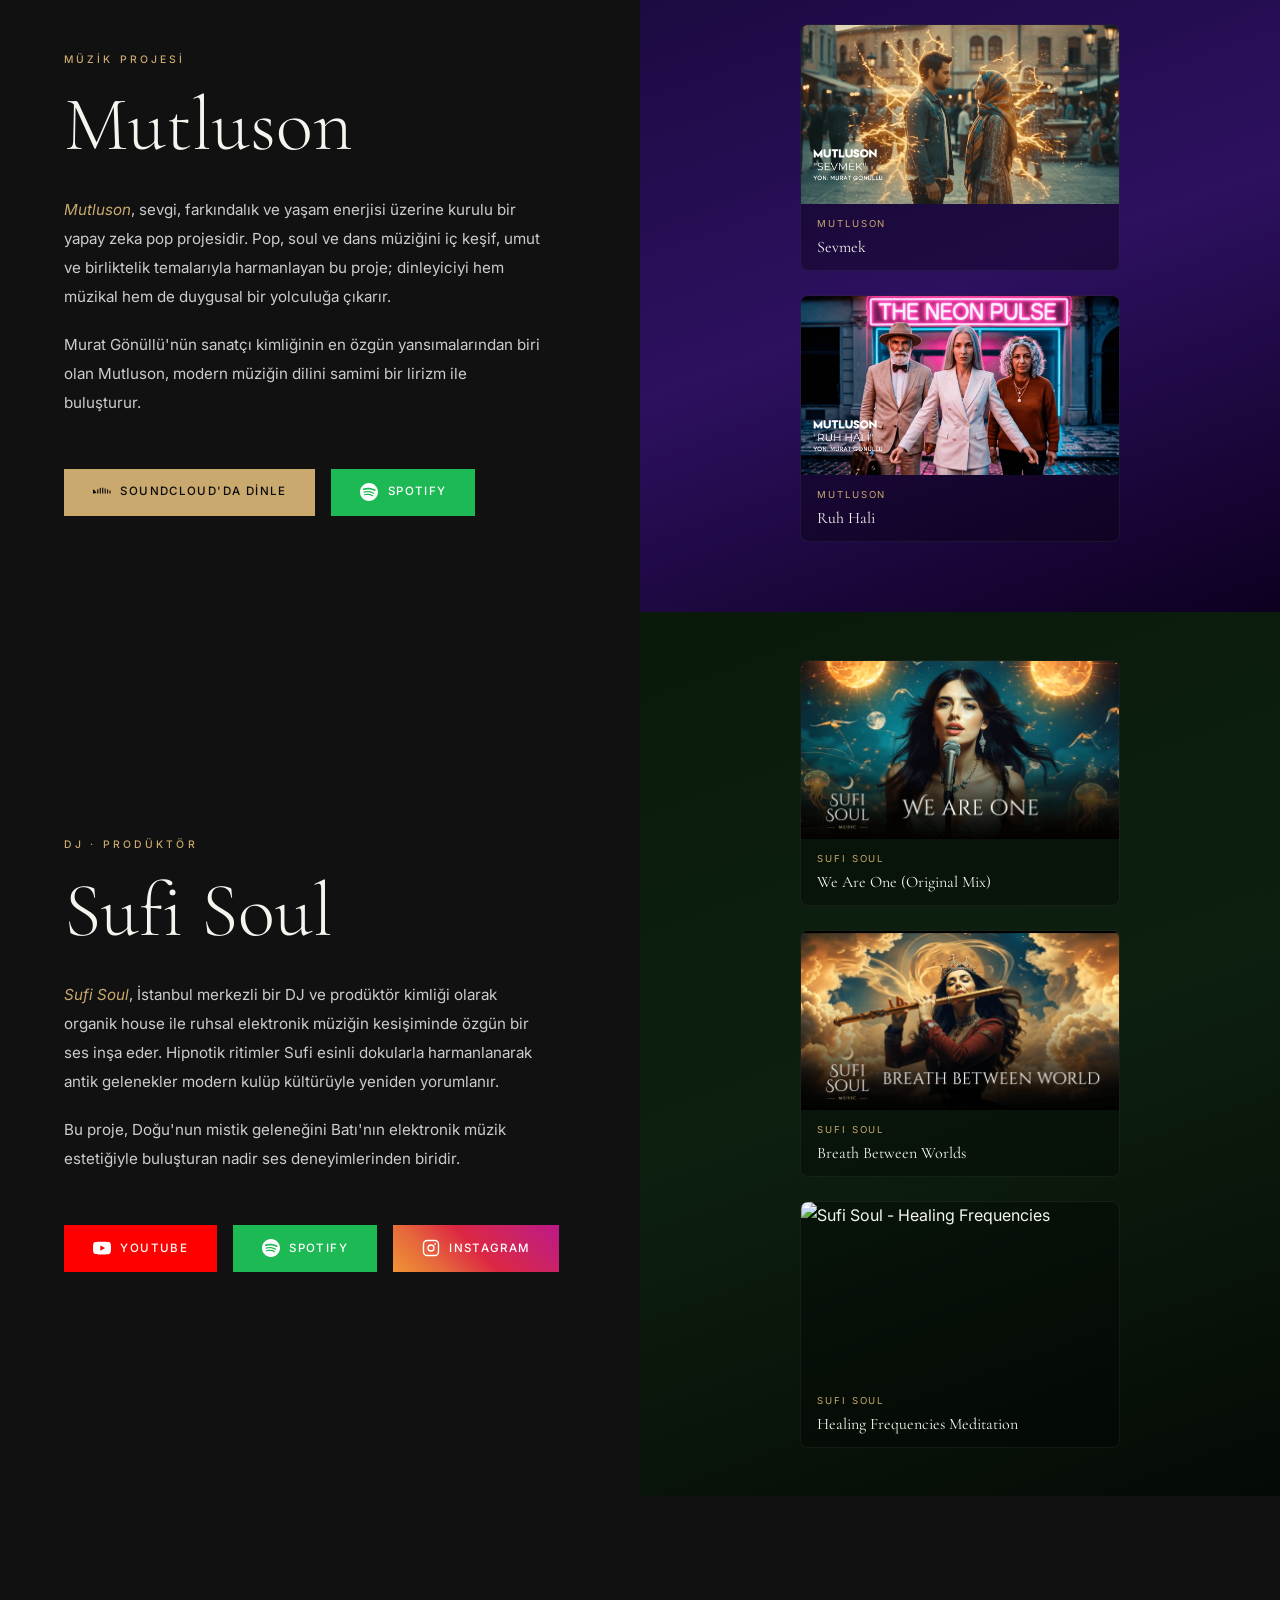
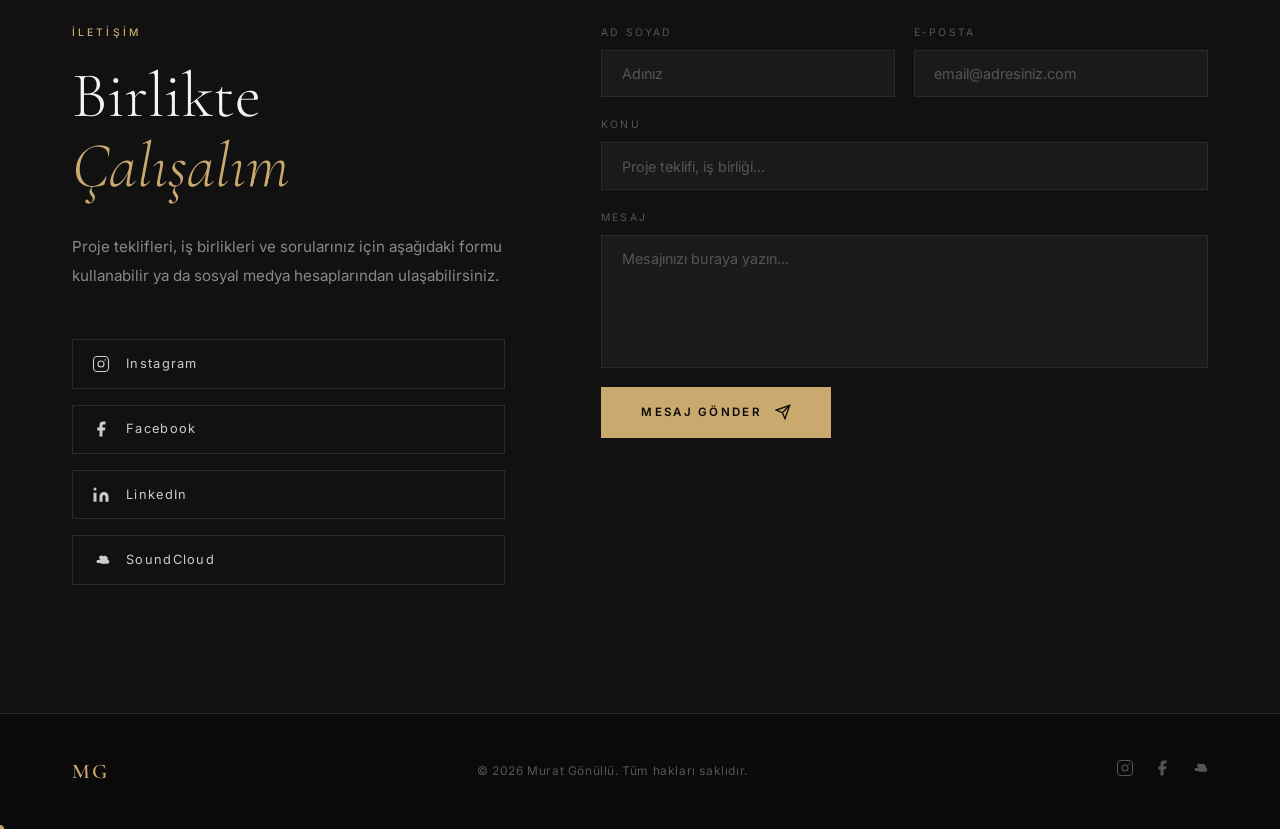
==== commit b1134931: "Use English uppercase I for Sufi Soul, Incognito, Portfolio, Spotify Mark English names with lang="e" ====
--- a/index.html
+++ b/index.html
@@ -177,7 +177,7 @@
       <li><a href="#about"    class="nav-link" data-i18n="nav-bio">Biyografi</a></li>
       <li><a href="#works"    class="nav-link" data-i18n="nav-works">Çalışmalar</a></li>
       <li><a href="#mutluson" class="nav-link">Mutluson</a></li>
-      <li><a href="#sufisoul" class="nav-link">Sufi Soul</a></li>
+      <li><a href="#sufisoul" class="nav-link" lang="en">Sufi Soul</a></li>
       <li><a href="#contact"  class="nav-link" data-i18n="nav-contact">İletişim</a></li>
     </ul>
 
@@ -301,7 +301,7 @@
   <!-- WORKS -->
   <section id="works">
     <div class="container">
-      <p class="section-label center">Portfolio</p>
+      <p class="section-label center" lang="en">Portfolio</p>
       <h2 class="section-title center" data-i18n-html="ads-title">Reklam<br/><em>Filmleri</em></h2>
       <p class="section-sub center" data-i18n="ads-sub">KARACA markası için yönetilen reklam filmleri.</p>
 
@@ -383,7 +383,7 @@
           <div class="work-thumb">
             <img src="img/incognito.png" alt="Incognito - Listen To The Music" loading="lazy" />
             <div class="play-btn"><svg viewBox="0 0 24 24" fill="white"><polygon points="5,3 19,12 5,21"/></svg></div>
-            <div class="work-overlay"><span class="work-year">Incognito</span></div>
+            <div class="work-overlay"><span class="work-year" lang="en">Incognito</span></div>
           </div>
           <div class="work-info">
             <h3 class="work-title">Listen To The Music</h3>
@@ -452,7 +452,7 @@
             <svg viewBox="0 0 24 24" fill="currentColor"><path d="M1.175 12.225c-.017 0-.034.002-.05.005C.393 12.302 0 12.87 0 13.44c0 .575.402 1.04.926 1.04h.25L1.175 12.225zM3.3 11.2c-.12 0-.24.01-.357.03-.29-1.49-1.575-2.62-3.12-2.62C-.177 8.61 0 8.686 0 8.79v4.65c0 .09.073.164.163.164h3.137c.638 0 1.155-.517 1.155-1.155v-.094c0-.638-.517-1.155-1.155-1.155zM6.45 8.05c-.408 0-.74.332-.74.74v4.66c0 .408.332.74.74.74s.74-.332.74-.74V8.79c0-.408-.332-.74-.74-.74zM9.7 6.3c-.408 0-.74.332-.74.74v6.41c0 .408.332.74.74.74s.74-.332.74-.74V7.04c0-.408-.332-.74-.74-.74zM12.95 5.9c-.408 0-.74.332-.74.74v6.81c0 .408.332.74.74.74s.74-.332.74-.74V6.64c0-.408-.332-.74-.74-.74zM16.2 7.1c-.408 0-.74.332-.74.74v5.61c0 .408.332.74.74.74s.74-.332.74-.74V7.84c0-.408-.332-.74-.74-.74zM19.45 8.3c-.408 0-.74.332-.74.74v4.41c0 .408.332.74.74.74s.74-.332.74-.74V9.04c0-.408-.332-.74-.74-.74zM22.7 9.5c-.408 0-.74.332-.74.74v3.21c0 .408.332.74.74.74s.74-.332.74-.74v-3.21c0-.408-.332-.74-.74-.74z"/></svg>
             <span data-i18n="sc-listen">SoundCloud'da Dinle</span>
           </a>
-          <a href="https://open.spotify.com/artist/4JnknNJkI9P8JTntnowNsp?si=knt9ZP47T4uu48htALA1ww" target="_blank" rel="noopener" class="project-link spotify">
+          <a href="https://open.spotify.com/artist/4JnknNJkI9P8JTntnowNsp?si=knt9ZP47T4uu48htALA1ww" target="_blank" rel="noopener" class="project-link spotify" lang="en">
             <svg viewBox="0 0 24 24" fill="currentColor"><path d="M12 0C5.4 0 0 5.4 0 12s5.4 12 12 12 12-5.4 12-12S18.66 0 12 0zm5.521 17.34c-.24.359-.66.48-1.021.24-2.82-1.74-6.36-2.101-10.561-1.141-.418.122-.779-.179-.899-.539-.12-.421.18-.78.54-.9 4.56-1.021 8.52-.6 11.64 1.32.42.18.479.659.301 1.02zm1.44-3.3c-.301.42-.841.6-1.262.3-3.239-1.98-8.159-2.58-11.939-1.38-.479.12-1.02-.12-1.14-.6-.12-.48.12-1.021.6-1.141C9.6 9.9 15 10.561 18.72 12.84c.361.181.54.78.241 1.2zm.12-3.36C15.24 8.4 8.82 8.16 5.16 9.301c-.6.179-1.2-.181-1.38-.721-.18-.601.18-1.2.72-1.381 4.26-1.26 11.28-1.02 15.721 1.621.539.3.719 1.02.419 1.56-.299.421-1.02.599-1.559.3z"/></svg>
             Spotify
           </a>
@@ -496,7 +496,7 @@
               <div class="vc-play"><svg viewBox="0 0 24 24" fill="white"><polygon points="5,3 19,12 5,21"/></svg></div>
             </div>
             <div class="vc-info">
-              <span class="vc-artist">Sufi Soul</span>
+              <span class="vc-artist" lang="en">Sufi Soul</span>
               <h4 class="vc-title">We Are One (Original Mix)</h4>
             </div>
           </div>
@@ -506,7 +506,7 @@
               <div class="vc-play"><svg viewBox="0 0 24 24" fill="white"><polygon points="5,3 19,12 5,21"/></svg></div>
             </div>
             <div class="vc-info">
-              <span class="vc-artist">Sufi Soul</span>
+              <span class="vc-artist" lang="en">Sufi Soul</span>
               <h4 class="vc-title">Breath Between Worlds</h4>
             </div>
           </div>
@@ -516,7 +516,7 @@
               <div class="vc-play"><svg viewBox="0 0 24 24" fill="white"><polygon points="5,3 19,12 5,21"/></svg></div>
             </div>
             <div class="vc-info">
-              <span class="vc-artist">Sufi Soul</span>
+              <span class="vc-artist" lang="en">Sufi Soul</span>
               <h4 class="vc-title">Healing Frequencies Meditation</h4>
             </div>
           </div>
@@ -536,7 +536,7 @@
             <svg viewBox="0 0 24 24" fill="currentColor"><path d="M23.5 6.2a3 3 0 00-2.1-2.1C19.5 3.5 12 3.5 12 3.5s-7.5 0-9.4.6A3 3 0 00.5 6.2C0 8.1 0 12 0 12s0 3.9.5 5.8a3 3 0 002.1 2.1c1.9.6 9.4.6 9.4.6s7.5 0 9.4-.6a3 3 0 002.1-2.1c.5-1.9.5-5.8.5-5.8s0-3.9-.5-5.8zM9.8 15.5V8.5l6.3 3.5-6.3 3.5z"/></svg>
             YouTube
           </a>
-          <a href="https://open.spotify.com/artist/20jzctNs8afjBbH9PQrhSs?si=gu-q4zkZSsqgoE0EekVSuQ" target="_blank" rel="noopener" class="project-link spotify">
+          <a href="https://open.spotify.com/artist/20jzctNs8afjBbH9PQrhSs?si=gu-q4zkZSsqgoE0EekVSuQ" target="_blank" rel="noopener" class="project-link spotify" lang="en">
             <svg viewBox="0 0 24 24" fill="currentColor"><path d="M12 0C5.4 0 0 5.4 0 12s5.4 12 12 12 12-5.4 12-12S18.66 0 12 0zm5.521 17.34c-.24.359-.66.48-1.021.24-2.82-1.74-6.36-2.101-10.561-1.141-.418.122-.779-.179-.899-.539-.12-.421.18-.78.54-.9 4.56-1.021 8.52-.6 11.64 1.32.42.18.479.659.301 1.02zm1.44-3.3c-.301.42-.841.6-1.262.3-3.239-1.98-8.159-2.58-11.939-1.38-.479.12-1.02-.12-1.14-.6-.12-.48.12-1.021.6-1.141C9.6 9.9 15 10.561 18.72 12.84c.361.181.54.78.241 1.2zm.12-3.36C15.24 8.4 8.82 8.16 5.16 9.301c-.6.179-1.2-.181-1.38-.721-.18-.601.18-1.2.72-1.381 4.26-1.26 11.28-1.02 15.721 1.621.539.3.719 1.02.419 1.56-.299.421-1.02.599-1.559.3z"/></svg>
             Spotify
           </a>
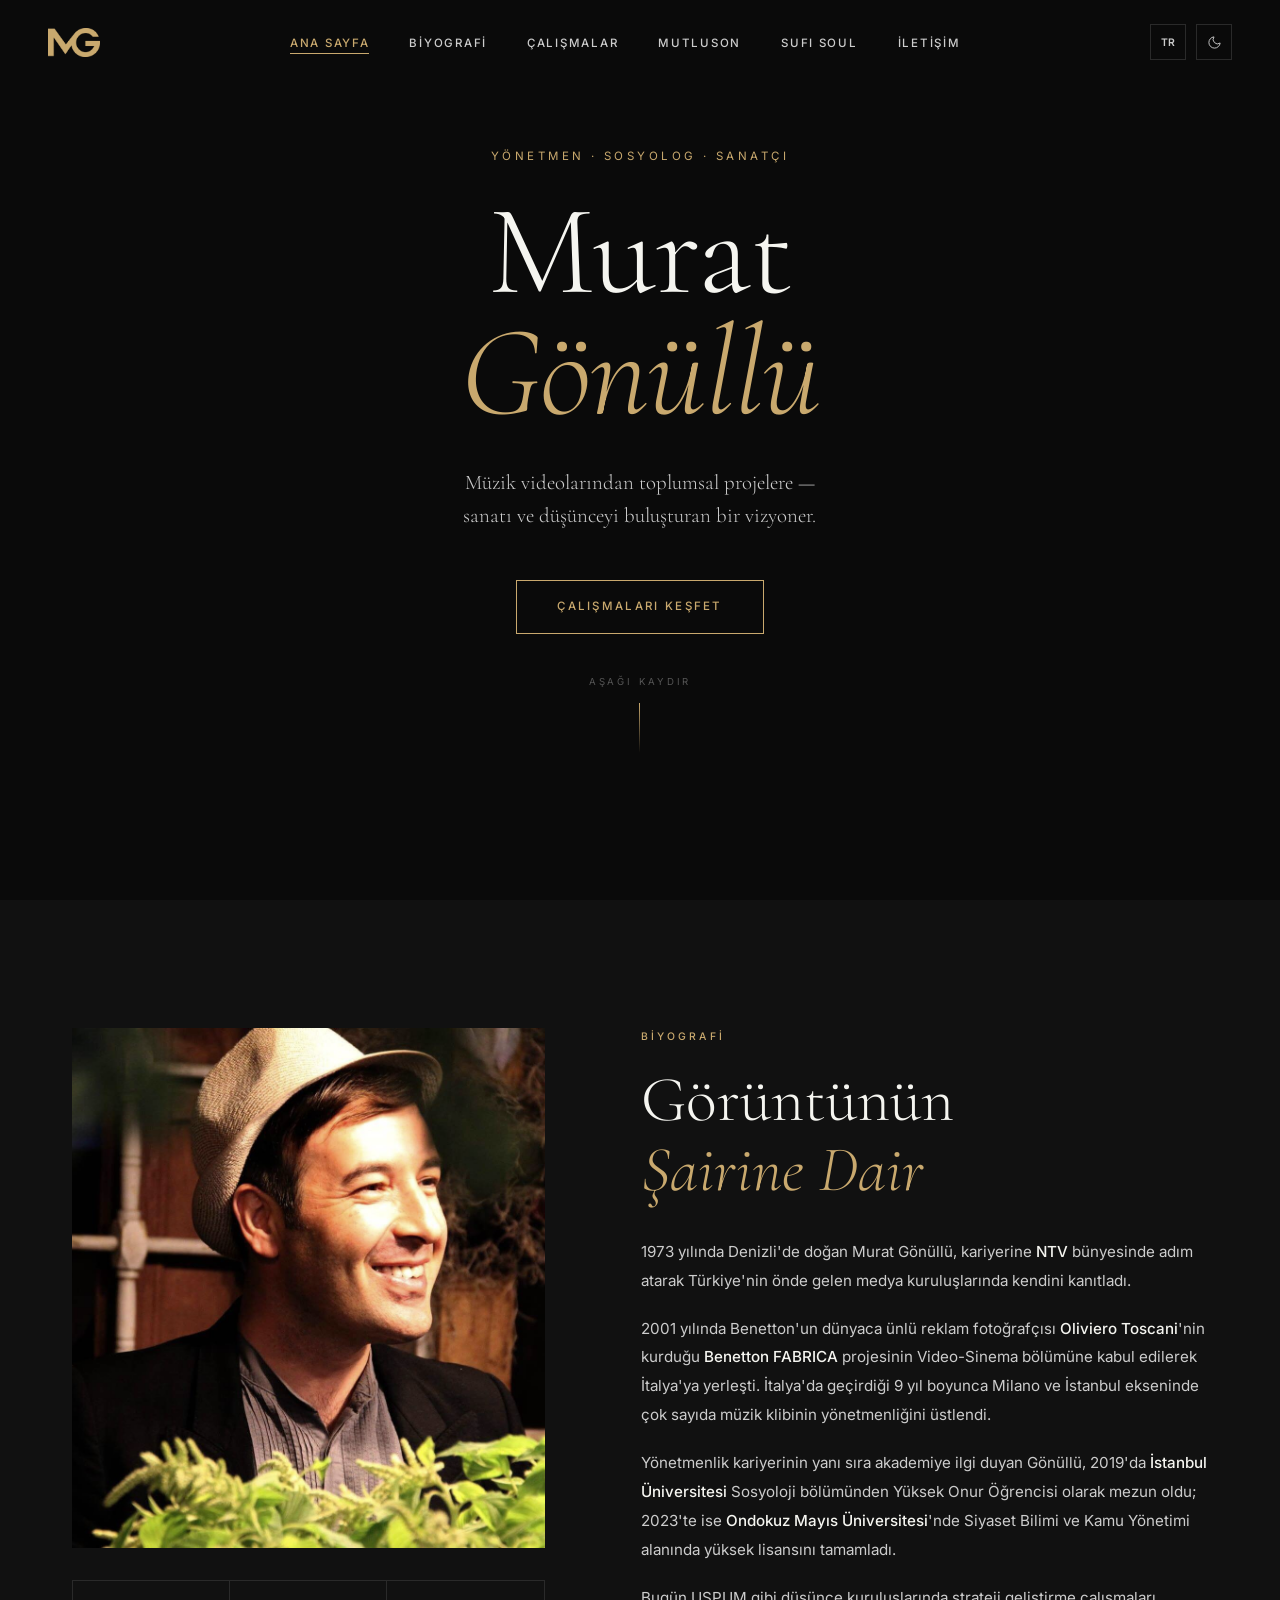
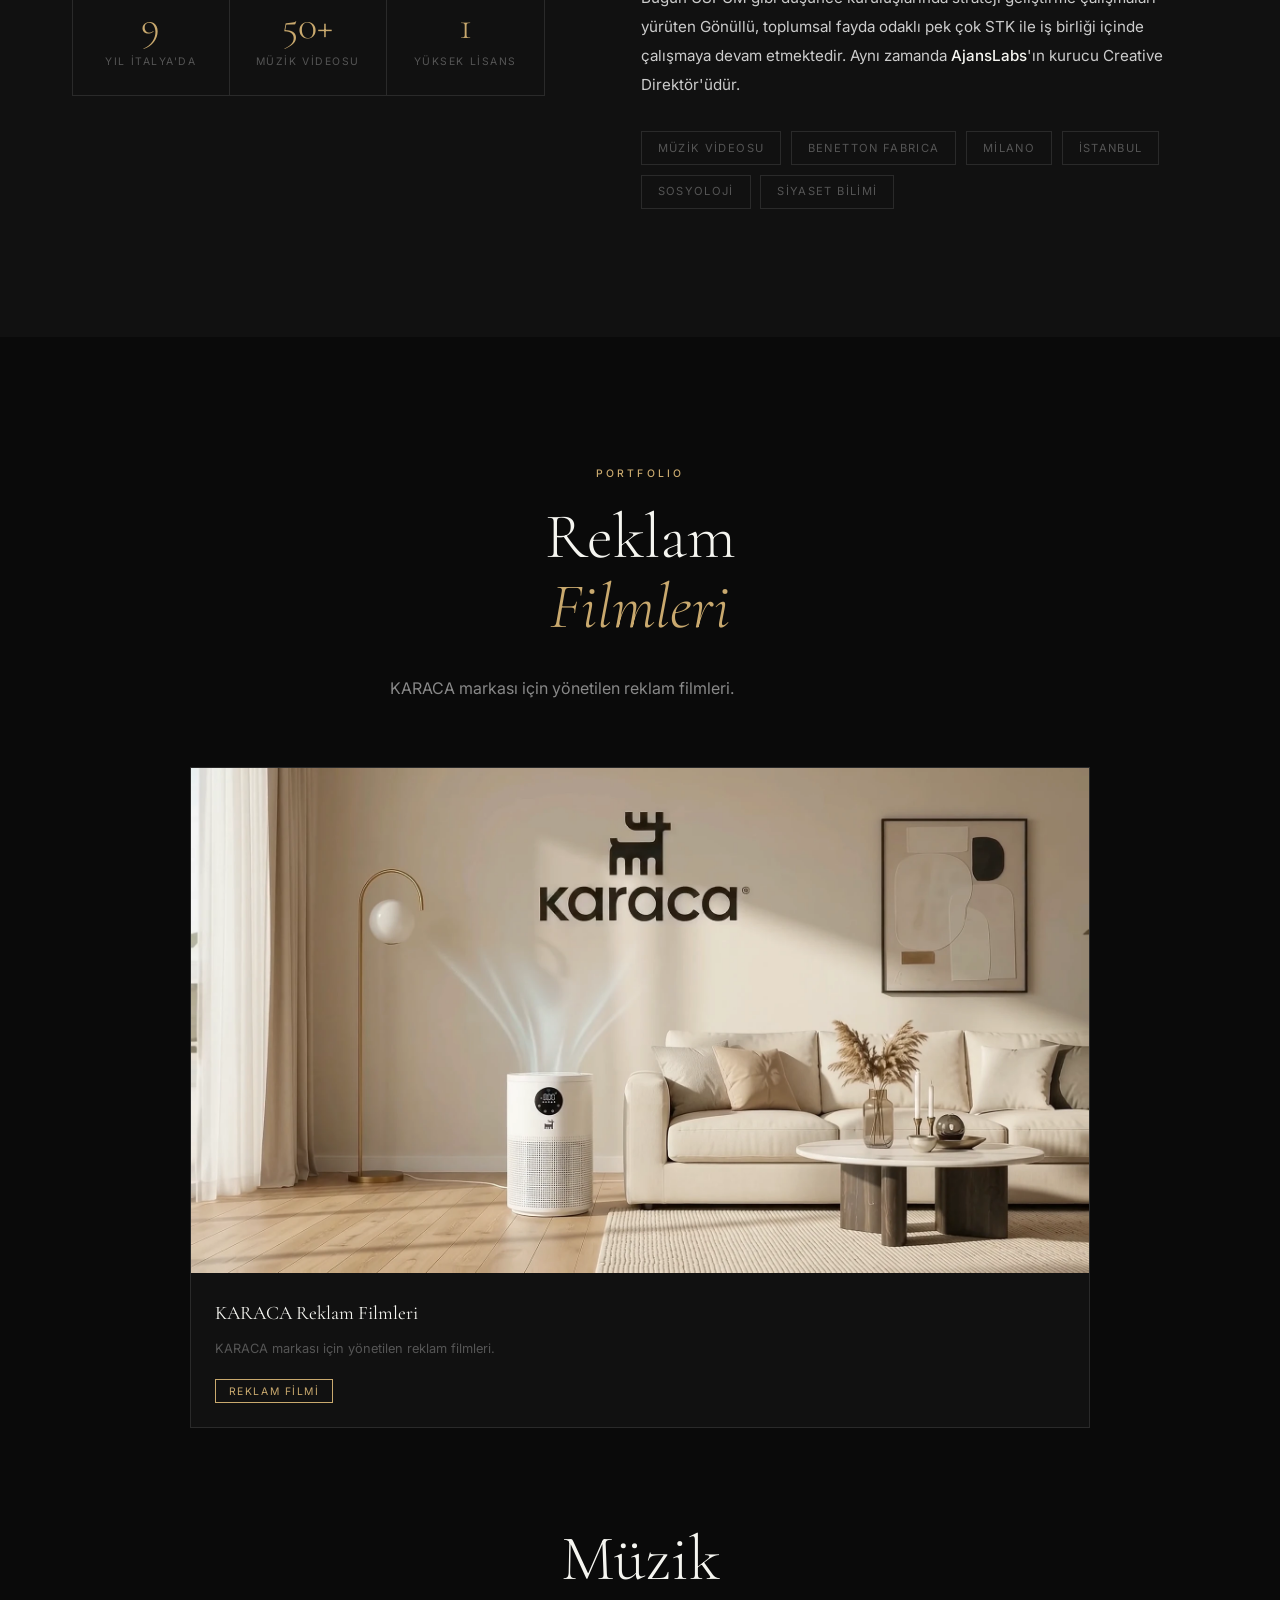
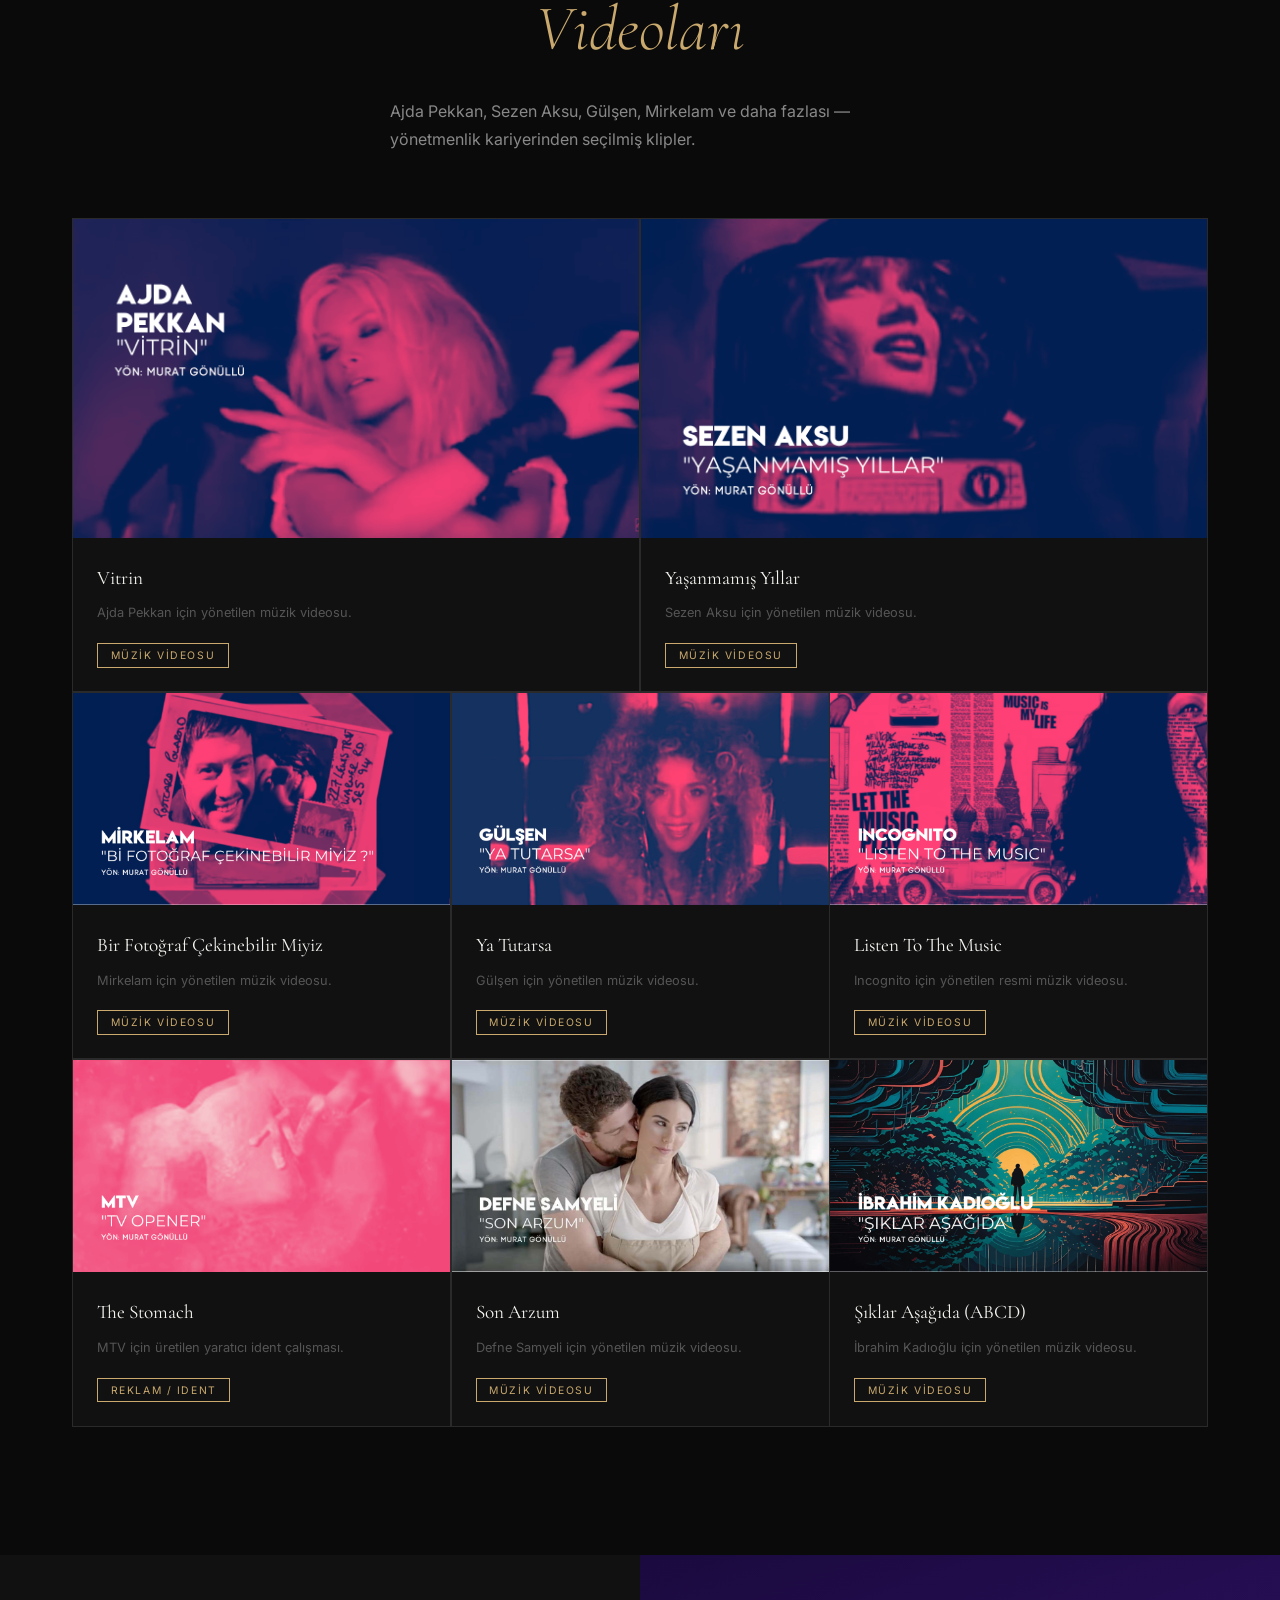
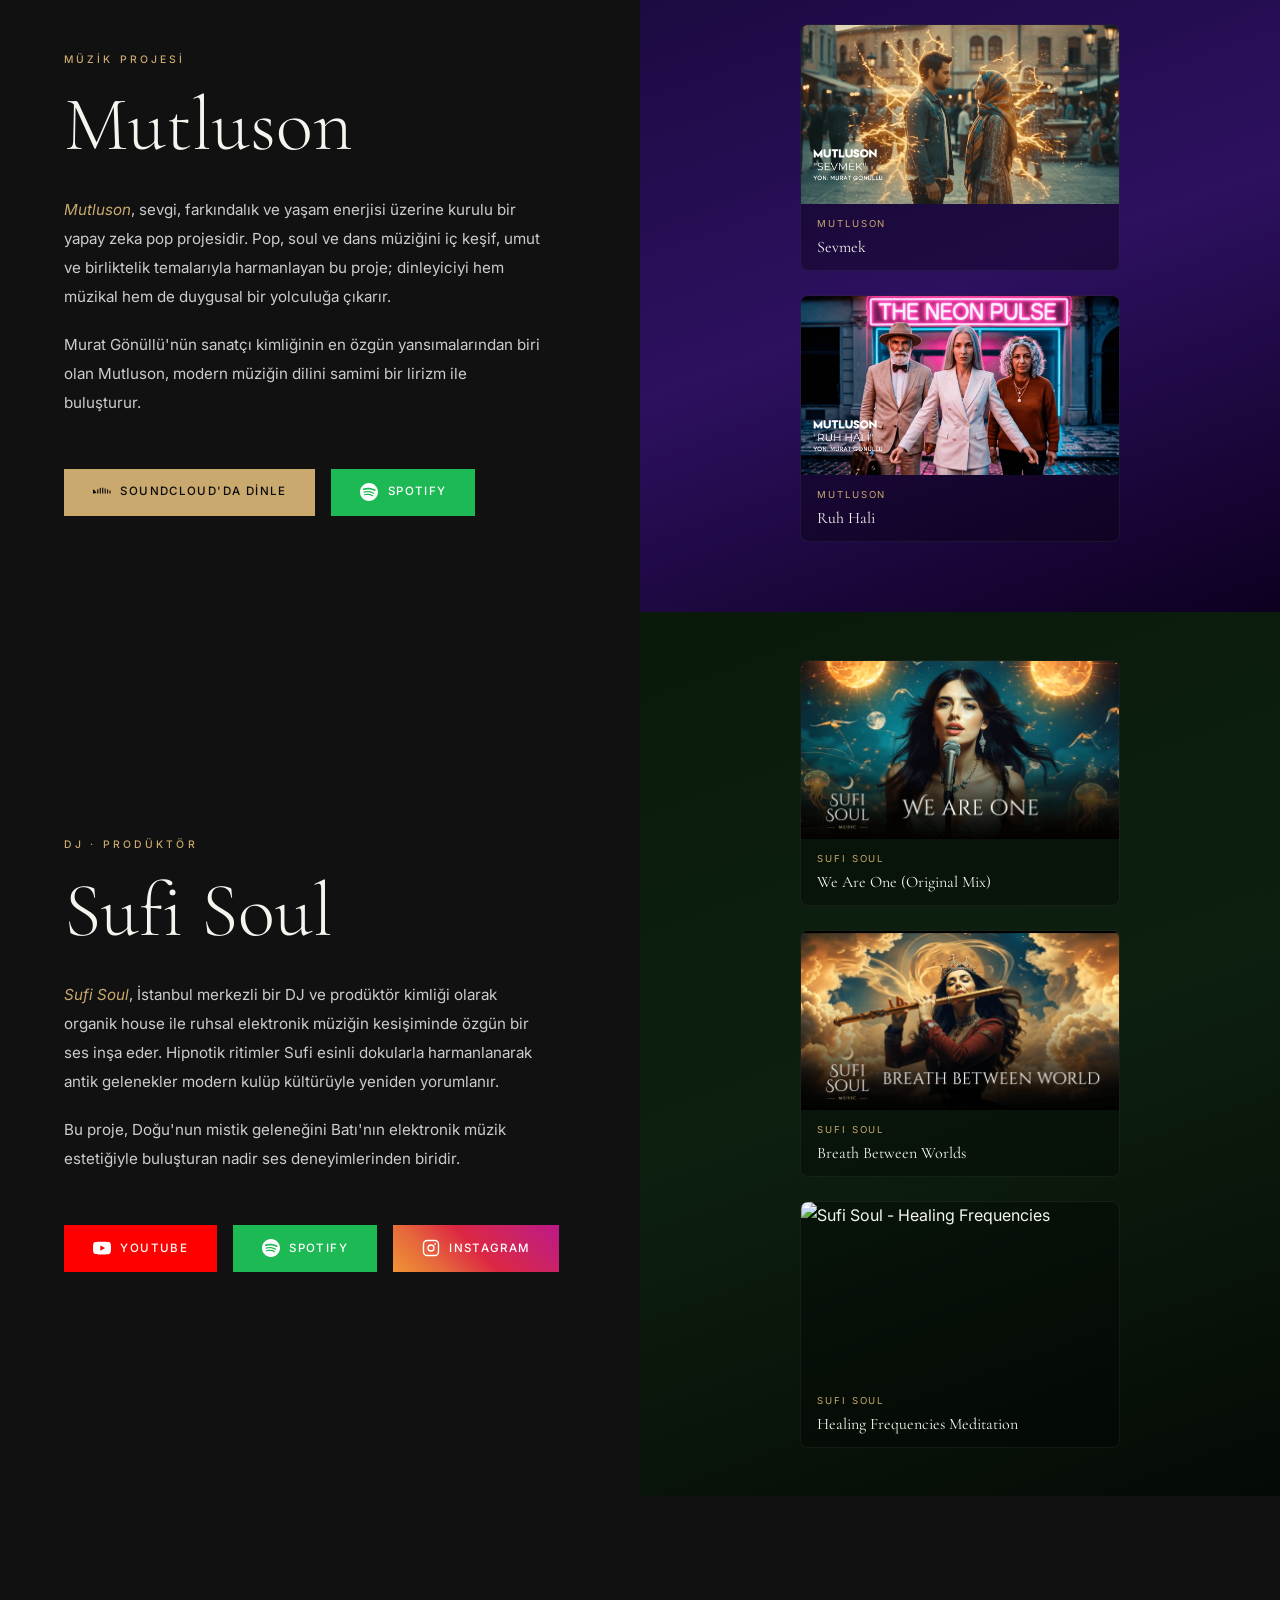
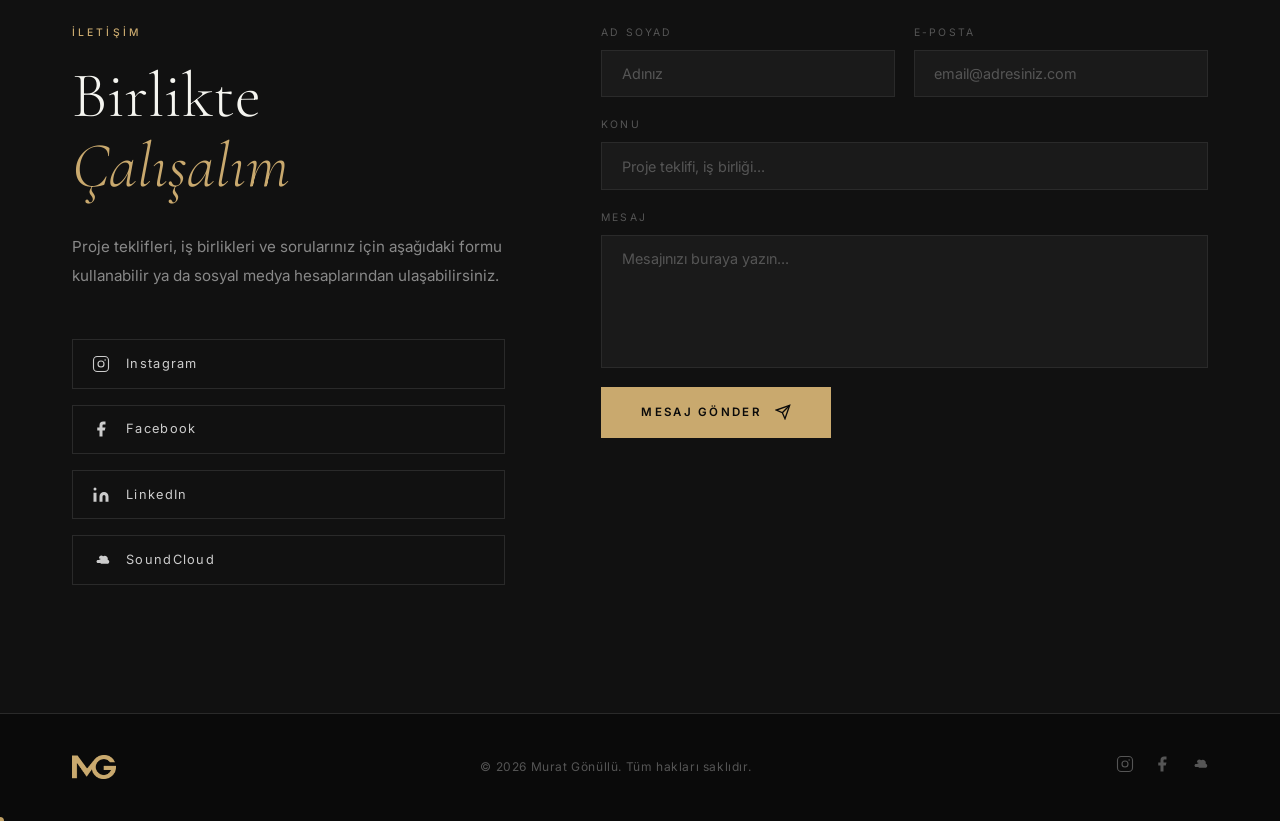
==== commit 627832fb: "Replace text "MG" wordmark with MG logo image Use the MG logo artwork for the navbar and footer mark" ====
--- a/index.html
+++ b/index.html
@@ -151,6 +151,7 @@
   <!-- ═══════════════════════════════
        PERFORMANS
   ═══════════════════════════════ -->
+  <link rel="preload" as="image" href="img/mg-logo.png" />
   <link rel="preload" as="image" href="img/murat-gonullu-profil.jpg" />
   <link rel="dns-prefetch" href="https://www.youtube.com" />
   <link rel="dns-prefetch" href="https://img.youtube.com" />
@@ -159,7 +160,11 @@
   <!-- ═══════════════════════════════
        FAVICON
   ═══════════════════════════════ -->
-  <link rel="icon" type="image/svg+xml" href="data:image/svg+xml,<svg xmlns='http://www.w3.org/2000/svg' viewBox='0 0 100 100'><rect width='100' height='100' fill='%230a0a0a'/><text y='.9em' font-size='60' font-family='Georgia,serif' fill='%23c9a96e' x='50' text-anchor='middle' dominant-baseline='middle' dy='0.1em'>MG</text></svg>" />
+  <link rel="icon" href="favicon.ico" sizes="any" />
+  <link rel="icon" type="image/png" sizes="16x16" href="img/favicon-16.png" />
+  <link rel="icon" type="image/png" sizes="32x32" href="img/favicon-32.png" />
+  <link rel="icon" type="image/png" sizes="192x192" href="img/favicon-192.png" />
+  <link rel="apple-touch-icon" sizes="180x180" href="img/apple-touch-icon.png" />
 
   <link rel="stylesheet" href="style.css" />
   <link rel="preconnect" href="https://fonts.googleapis.com" />
@@ -170,7 +175,7 @@
 
   <!-- NAV -->
   <nav id="navbar">
-    <a href="#hero" class="nav-logo">MG</a>
+    <a href="#hero" class="nav-logo" aria-label="Murat Gönüllü — Ana Sayfa"><span class="sr-only">Murat Gönüllü</span></a>
 
     <ul class="nav-links" id="navLinks">
       <li><a href="#hero"     class="nav-link" data-i18n="nav-home">Ana Sayfa</a></li>
@@ -327,7 +332,7 @@
 
       <div class="works-grid mv-grid">
 
-        <div class="work-card featured" data-vid="TplUGC9g0NI" data-title="Vitrin" data-artist="Ajda Pekkan">
+        <div class="work-card featured" data-vid="uVA4RAQGs6w" data-title="Vitrin" data-artist="Ajda Pekkan">
           <div class="work-thumb">
             <img src="img/ajda-pekkan.png" alt="Ajda Pekkan - Vitrin" loading="lazy" />
             <div class="play-btn"><svg viewBox="0 0 24 24" fill="white"><polygon points="5,3 19,12 5,21"/></svg></div>
@@ -379,7 +384,7 @@
           </div>
         </div>
 
-        <div class="work-card" data-vid="tV_1S-VZ1ZQ" data-title="Listen To The Music" data-artist="Incognito">
+        <div class="work-card" data-vid="tV_1S-VZ1ZQ" data-title="Listen To The Music" data-artist="Incognito" data-lang="en">
           <div class="work-thumb">
             <img src="img/incognito.png" alt="Incognito - Listen To The Music" loading="lazy" />
             <div class="play-btn"><svg viewBox="0 0 24 24" fill="white"><polygon points="5,3 19,12 5,21"/></svg></div>
@@ -490,7 +495,7 @@
     <div class="project-split sufisoul-split reverse">
       <div class="project-visual sufisoul-visual">
         <div class="video-cards-stack">
-          <div class="vc-card" data-vid="L75_buKVTh8" data-title="We Are One (Original Mix)" data-artist="Sufi Soul">
+          <div class="vc-card" data-vid="L75_buKVTh8" data-title="We Are One (Original Mix)" data-artist="Sufi Soul" data-lang="en">
             <div class="vc-thumb">
               <img src="img/sufisoul-we-are-one.png" alt="Sufi Soul - We Are One" loading="lazy" />
               <div class="vc-play"><svg viewBox="0 0 24 24" fill="white"><polygon points="5,3 19,12 5,21"/></svg></div>
@@ -500,7 +505,7 @@
               <h4 class="vc-title">We Are One (Original Mix)</h4>
             </div>
           </div>
-          <div class="vc-card" data-vid="15drM2dB3UI" data-title="Breath Between Worlds" data-artist="Sufi Soul">
+          <div class="vc-card" data-vid="15drM2dB3UI" data-title="Breath Between Worlds" data-artist="Sufi Soul" data-lang="en">
             <div class="vc-thumb">
               <img src="img/sufisoul-breath-between-worlds.png" alt="Sufi Soul - Breath Between Worlds" loading="lazy" />
               <div class="vc-play"><svg viewBox="0 0 24 24" fill="white"><polygon points="5,3 19,12 5,21"/></svg></div>
@@ -510,7 +515,7 @@
               <h4 class="vc-title">Breath Between Worlds</h4>
             </div>
           </div>
-          <div class="vc-card" data-vid="qmx7iZL5yFs" data-title="Healing Frequencies Meditation" data-artist="Sufi Soul">
+          <div class="vc-card" data-vid="qmx7iZL5yFs" data-title="Healing Frequencies Meditation" data-artist="Sufi Soul" data-lang="en">
             <div class="vc-thumb">
               <img src="https://img.youtube.com/vi/qmx7iZL5yFs/maxresdefault.jpg" alt="Sufi Soul - Healing Frequencies" loading="lazy" />
               <div class="vc-play"><svg viewBox="0 0 24 24" fill="white"><polygon points="5,3 19,12 5,21"/></svg></div>
@@ -613,7 +618,7 @@
   <!-- FOOTER -->
   <footer id="footer">
     <div class="container footer-inner">
-      <div class="footer-logo">MG</div>
+      <div class="footer-logo" role="img" aria-label="Murat Gönüllü"></div>
       <p class="footer-copy" data-i18n="footer-copy">© 2026 Murat Gönüllü. Tüm hakları saklıdır.</p>
       <div class="footer-socials">
         <a href="https://www.instagram.com/muratgonullu/" target="_blank" rel="noopener" aria-label="Instagram">
--- a/style.css
+++ b/style.css
@@ -97,16 +97,31 @@
 }
 
 .nav-logo {
-  font-family: var(--font-serif);
-  font-size: 1.6rem;
-  font-weight: 600;
-  letter-spacing: 0.15em;
-  color: var(--gold);
+  display: block;
+  flex: none;
+  width: 52px;
+  height: 29px;
+  background: url("img/mg-logo.png") no-repeat left center;
+  background-size: contain;
   text-decoration: none;
   transition: opacity 0.2s;
 }
 
+body.theme-light .nav-logo { background-image: url("img/mg-logo-light.png"); }
+
 .nav-logo:hover { opacity: 0.75; }
+
+/* Görsel olarak gizli, ekran okuyucular için açık metin */
+.sr-only {
+  position: absolute;
+  width: 1px; height: 1px;
+  padding: 0; margin: -1px;
+  overflow: hidden;
+  clip: rect(0 0 0 0);
+  clip-path: inset(50%);
+  white-space: nowrap;
+  border: 0;
+}
 
 .nav-links {
   list-style: none;
@@ -1084,12 +1099,13 @@
 }
 
 .footer-logo {
-  font-family: var(--font-serif);
-  font-size: 1.3rem;
-  font-weight: 600;
-  letter-spacing: 0.1em;
-  color: var(--gold);
-}
+  width: 44px;
+  height: 25px;
+  background: url("img/mg-logo.png") no-repeat center;
+  background-size: contain;
+}
+
+body.theme-light .footer-logo { background-image: url("img/mg-logo-light.png"); }
 
 .footer-copy {
   font-size: 0.75rem;
